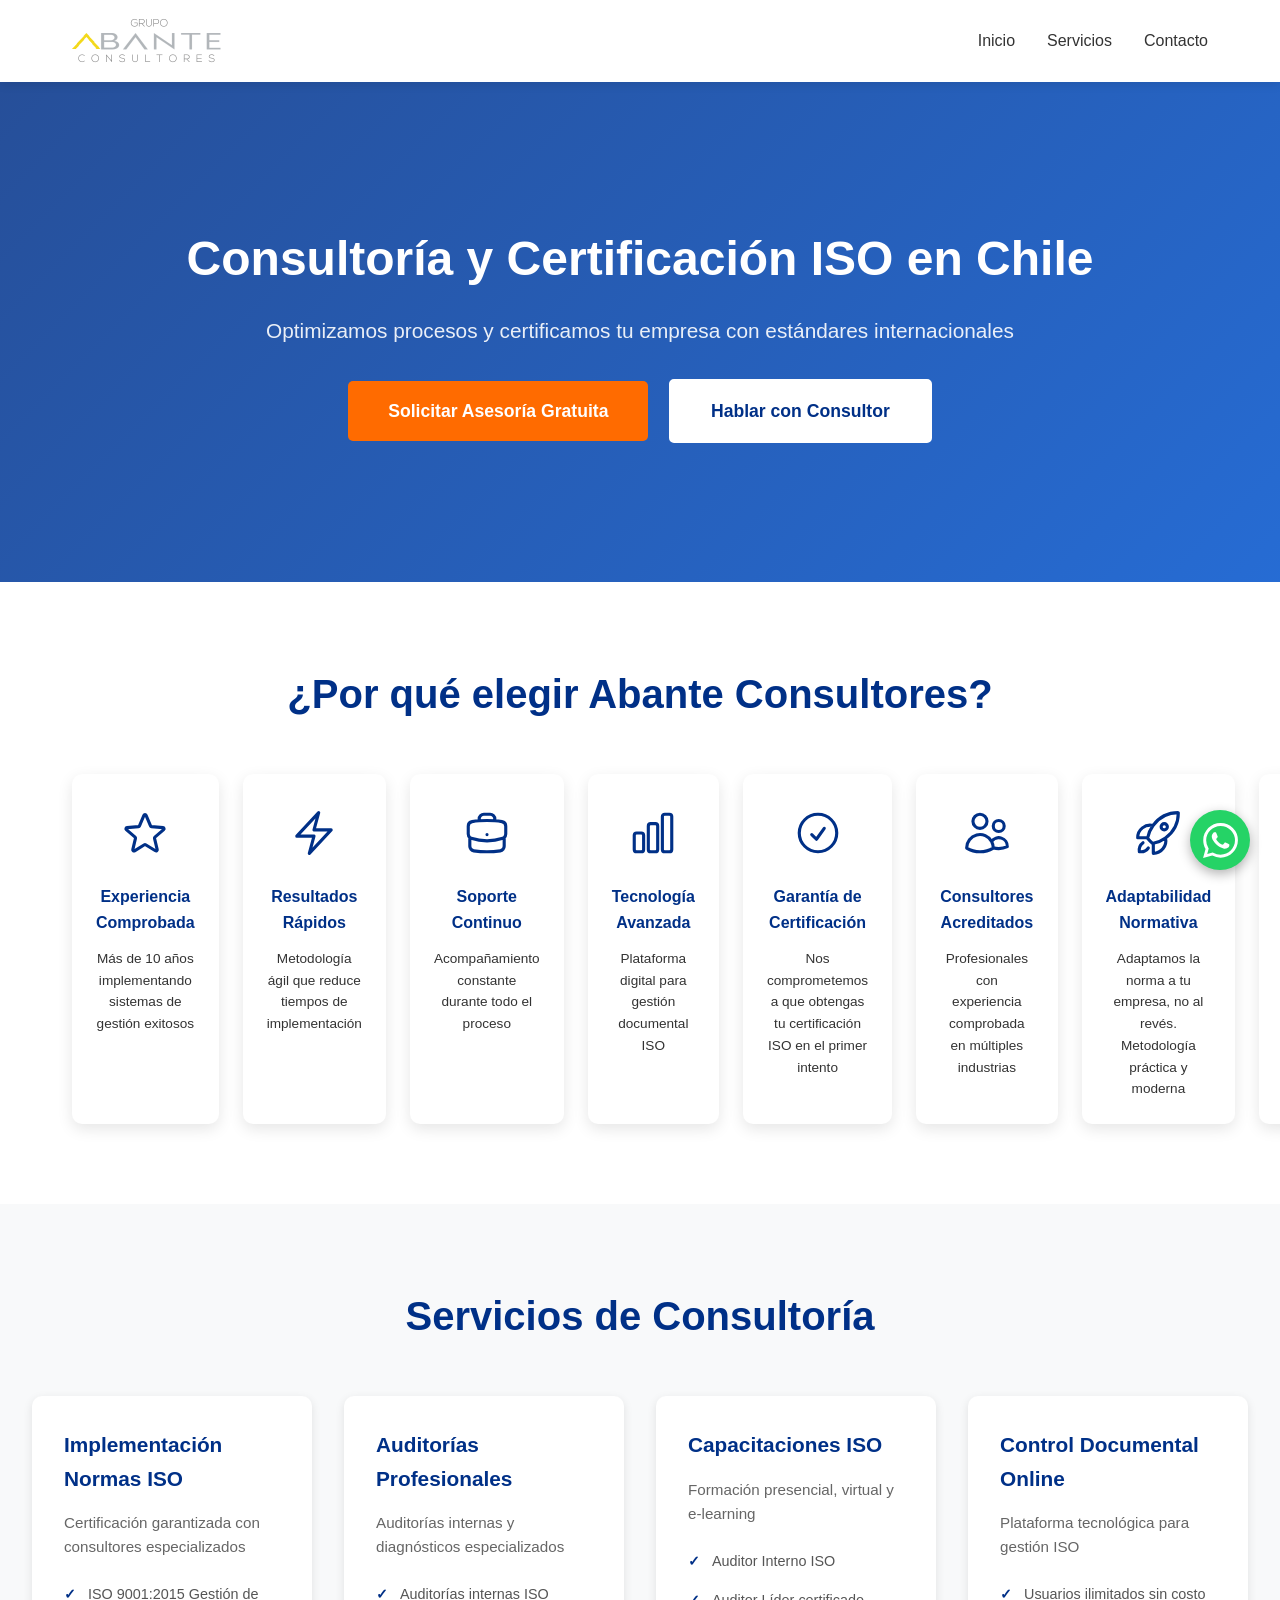
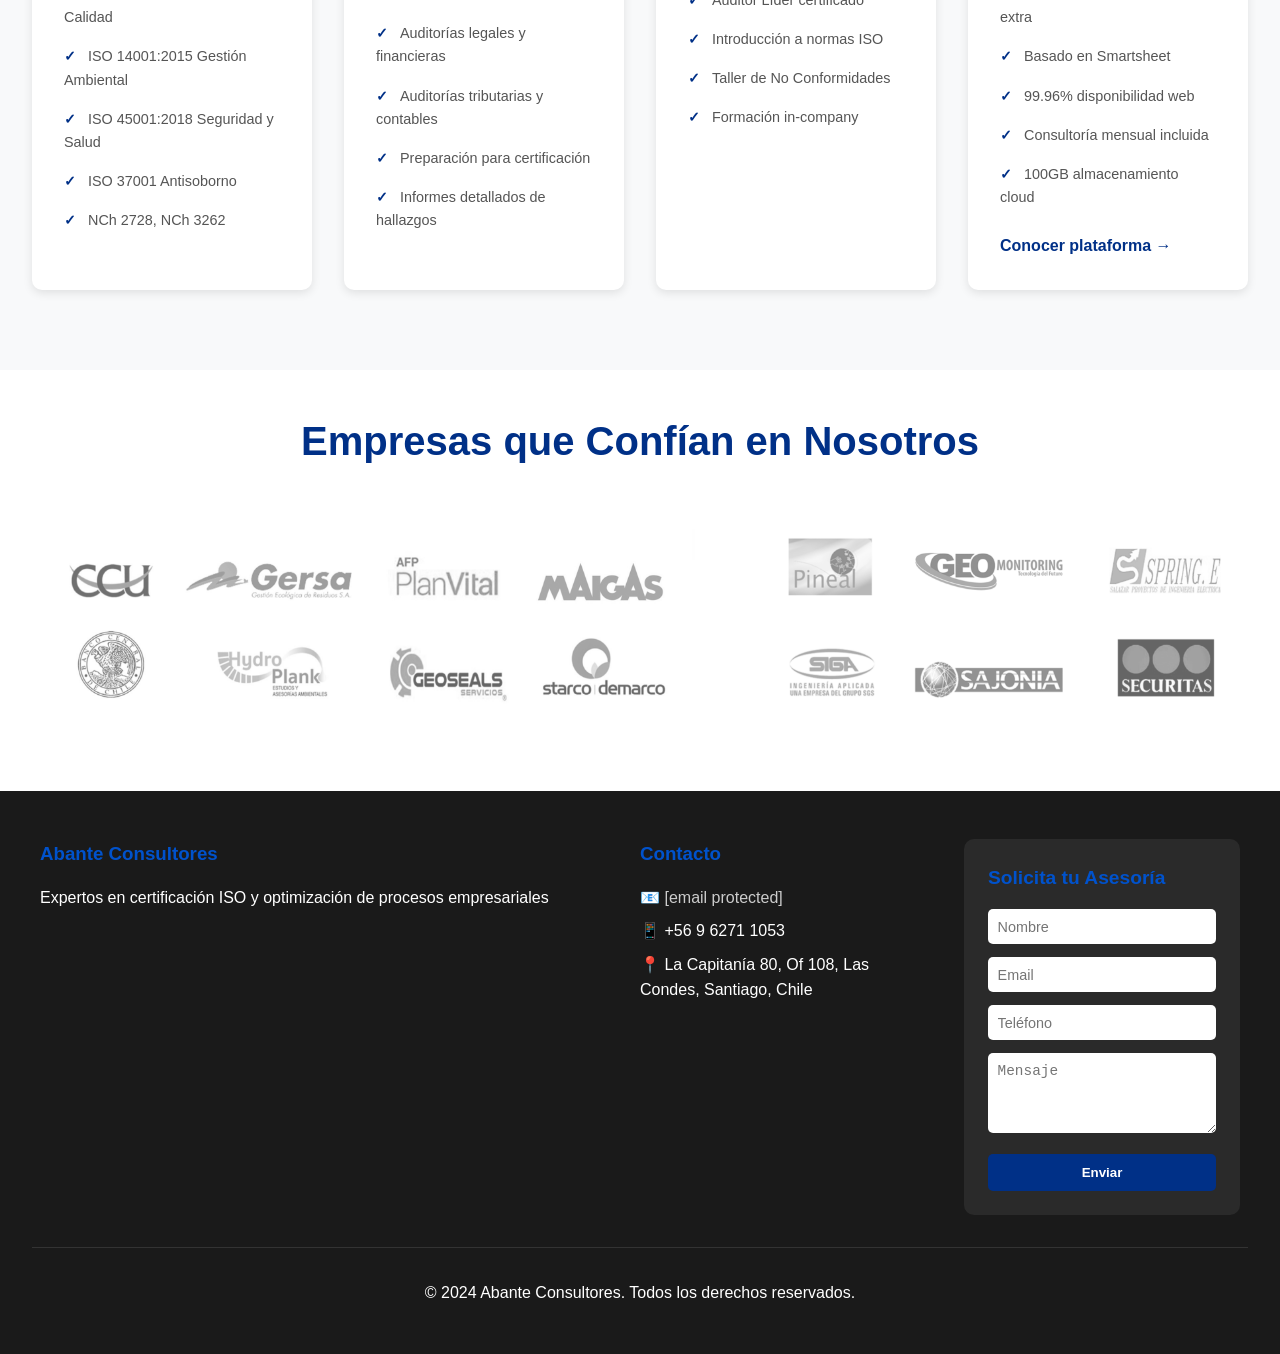
==== index.html @ 7c0e5fa6 "Update index.html" ====
<!DOCTYPE html>
<html lang="es">
<head>
    <meta charset="UTF-8">
    <meta name="viewport" content="width=device-width, initial-scale=1.0">
    
    <!-- SEO Meta Tags -->
    <title>Consultoría ISO Chile | Certificación ISO 9001, 14001, 45001 | Grupo Abante</title>
    <meta name="description" content="Consultoría y certificación ISO en Chile. Implementación garantizada de ISO 9001, 14001, 45001, 37001. Control documental online con usuarios ilimitados. Presencia en todo Chile.">
    <meta name="keywords" content="certificación ISO Chile, consultoría ISO, ISO 9001 Chile, ISO 14001, ISO 45001, control documental ISO, auditoría ISO, capacitación ISO, implementación normas ISO">
    <meta name="author" content="Grupo Abante">
    <meta name="robots" content="index, follow">
    <link rel="canonical" href="https://www.grupoabante.com/">
    
    <!-- Open Graph / Facebook -->
    <meta property="og:type" content="website">
    <meta property="og:url" content="https://www.grupoabante.com/">
    <meta property="og:title" content="Consultoría ISO Chile | Certificación ISO 9001, 14001, 45001 | Grupo Abante">
    <meta property="og:description" content="Consultoría y certificación ISO en Chile. Implementación garantizada de ISO 9001, 14001, 45001, 37001. Control documental online con usuarios ilimitados.">
    <meta property="og:image" content="https://www.grupoabante.com/images/logoabante.png">
    
    <!-- Twitter -->
    <meta property="twitter:card" content="summary_large_image">
    <meta property="twitter:url" content="https://www.grupoabante.com/">
    <meta property="twitter:title" content="Consultoría ISO Chile | Certificación ISO 9001, 14001, 45001 | Grupo Abante">
    <meta property="twitter:description" content="Consultoría y certificación ISO en Chile. Implementación garantizada de ISO 9001, 14001, 45001, 37001. Control documental online con usuarios ilimitados.">
    <meta property="twitter:image" content="https://www.grupoabante.com/images/logoabante.png">
    
    <!-- Geo Tags -->
    <meta name="geo.region" content="CL-RM">
    <meta name="geo.placename" content="Santiago, Chile">
    <meta name="geo.position" content="-33.4372;-70.6506">
    <meta name="ICBM" content="-33.4372, -70.6506">
    
    <!-- Schema.org Structured Data -->
    <script type="application/ld+json">
    {
      "@context": "https://schema.org",
      "@type": "ProfessionalService",
      "name": "Grupo Abante",
      "image": "https://www.grupoabante.com/images/logoabante.png",
      "url": "https://www.grupoabante.com",
      "telephone": "+56962711053",
      "email": "info@grupoabante.com",
      "address": {
        "@type": "PostalAddress",
        "streetAddress": "La Capitanía 80, Of 108",
        "addressLocality": "Las Condes",
        "addressRegion": "Santiago",
        "addressCountry": "CL"
      },
      "geo": {
        "@type": "GeoCoordinates",
        "latitude": -33.4372,
        "longitude": -70.6506
      },
      "priceRange": "$$",
      "description": "Consultoría y certificación ISO en Chile. Implementación garantizada de ISO 9001, 14001, 45001, 37001. Control documental online.",
      "areaServed": {
        "@type": "Country",
        "name": "Chile"
      },
      "serviceType": ["Consultoría ISO", "Certificación ISO", "Auditorías ISO", "Capacitación ISO", "Control Documental"],
      "aggregateRating": {
        "@type": "AggregateRating",
        "ratingValue": "4.8",
        "reviewCount": "127"
      }
    }
    </script>
    
    <style>
        * {
            margin: 0;
            padding: 0;
            box-sizing: border-box;
        }

        body {
            font-family: 'Segoe UI', Tahoma, Geneva, Verdana, sans-serif;
            line-height: 1.6;
            color: #333;
            overflow-x: hidden;
        }

        /* Animaciones */
        @keyframes fadeInUp {
            from {
                opacity: 0;
                transform: translateY(30px);
            }
            to {
                opacity: 1;
                transform: translateY(0);
            }
        }

        @keyframes fadeIn {
            from {
                opacity: 0;
            }
            to {
                opacity: 1;
            }
        }

        .fade-in-up {
            animation: fadeInUp 0.8s ease-out forwards;
        }

        .animate-on-scroll {
            opacity: 0;
            transform: translateY(30px);
            transition: opacity 0.8s ease-out, transform 0.8s ease-out;
        }

        .animate-on-scroll.visible {
            opacity: 1;
            transform: translateY(0);
        }

        /* Header */
        header {
            background: white;
            box-shadow: 0 2px 10px rgba(0,0,0,0.1);
            position: sticky;
            top: 0;
            z-index: 1000;
            animation: fadeIn 0.5s ease-out;
        }

        nav {
            max-width: 1200px;
            margin: 0 auto;
            display: flex;
            justify-content: space-between;
            align-items: center;
            padding: 1rem 2rem;
        }

        .logo {
            height: 50px;
            cursor: pointer;
        }

        .nav-links {
            display: flex;
            list-style: none;
            gap: 2rem;
        }

        .nav-links a {
            text-decoration: none;
            color: #333;
            font-weight: 500;
            transition: color 0.3s, transform 0.3s;
            display: inline-block;
        }

        .nav-links a:hover {
            color: #003087;
            transform: translateY(-2px);
        }

        /* Hero Section con Video */
        .hero {
            position: relative;
            color: white;
            padding: 6rem 2rem;
            text-align: center;
            overflow: hidden;
            min-height: 500px;
            display: flex;
            align-items: center;
            justify-content: center;
        }

        .hero-video {
            position: absolute;
            top: 0;
            left: 0;
            width: 100%;
            height: 100%;
            object-fit: cover;
            z-index: 0;
        }

        .hero-overlay {
            position: absolute;
            top: 0;
            left: 0;
            width: 100%;
            height: 100%;
            background: linear-gradient(135deg, rgba(0,48,135,0.85) 0%, rgba(0,82,204,0.85) 100%);
            z-index: 1;
        }

        .hero-content {
            position: relative;
            z-index: 2;
        }

        .hero h1 {
            font-size: 3rem;
            margin-bottom: 1rem;
            animation: fadeInUp 0.8s ease-out 0.2s backwards;
        }

        .hero p {
            font-size: 1.3rem;
            margin-bottom: 2rem;
            opacity: 0.9;
            animation: fadeInUp 0.8s ease-out 0.4s backwards;
        }

        .cta-button {
            background: #FF6B00;
            color: white;
            padding: 1rem 2.5rem;
            border: none;
            border-radius: 5px;
            font-size: 1.1rem;
            font-weight: bold;
            cursor: pointer;
            transition: transform 0.3s, box-shadow 0.3s;
            animation: fadeInUp 0.8s ease-out 0.6s backwards;
            text-decoration: none;
            display: inline-block;
        }

        .cta-button:hover {
            transform: translateY(-3px);
            box-shadow: 0 10px 20px rgba(255, 107, 0, 0.3);
        }

        .cta-button-secondary {
            background: white;
            color: #003087;
            padding: 1rem 2.5rem;
            border: 2px solid white;
            border-radius: 5px;
            font-size: 1.1rem;
            font-weight: bold;
            cursor: pointer;
            transition: transform 0.3s, box-shadow 0.3s;
            animation: fadeInUp 0.8s ease-out 0.6s backwards;
            text-decoration: none;
            display: inline-block;
            margin-left: 1rem;
        }

        .cta-button-secondary:hover {
            transform: translateY(-3px);
            box-shadow: 0 10px 20px rgba(255, 255, 255, 0.3);
        }

        /* Features Section */
        .features {
            padding: 5rem 2rem;
            max-width: 1200px;
            margin: 0 auto;
        }

        .features h2 {
            text-align: center;
            font-size: 2.5rem;
            color: #003087;
            margin-bottom: 3rem;
        }

        .features-grid {
            display: grid;
            grid-template-columns: repeat(8, 1fr);
            gap: 1.5rem;
        }

        .feature-card {
            text-align: center;
            padding: 1.5rem;
            background: white;
            border-radius: 10px;
            box-shadow: 0 5px 15px rgba(0,0,0,0.1);
            transition: transform 0.3s, box-shadow 0.3s;
        }

        .feature-card:hover {
            transform: translateY(-10px);
            box-shadow: 0 15px 30px rgba(0,0,0,0.15);
        }

        .feature-icon {
            width: 70px;
            height: 70px;
            margin: 0 auto 1rem;
            display: flex;
            align-items: center;
            justify-content: center;
        }

        .feature-icon svg {
            width: 50px;
            height: 50px;
            stroke: #003087;
            transition: transform 0.3s;
        }

        .feature-card:hover .feature-icon svg {
            transform: scale(1.1);
        }

        .feature-card h3 {
            color: #003087;
            margin-bottom: 0.8rem;
            font-size: 1rem;
        }

        .feature-card p {
            font-size: 0.85rem;
        }

        /* Services Section */
        .services {
            position: relative;
            padding: 5rem 2rem;
            overflow: hidden;
        }

        .services-video {
            position: absolute;
            top: 0;
            left: 0;
            width: 100%;
            height: 100%;
            object-fit: cover;
            z-index: 0;
        }

        .services-overlay {
            position: absolute;
            top: 0;
            left: 0;
            width: 100%;
            height: 100%;
            background: rgba(248, 249, 250, 0.92);
            z-index: 1;
        }

        .services-container {
            max-width: 1400px;
            margin: 0 auto;
            position: relative;
            z-index: 2;
        }

        .services h2 {
            text-align: center;
            font-size: 2.5rem;
            color: #003087;
            margin-bottom: 3rem;
        }

        .services-grid {
            display: grid;
            grid-template-columns: repeat(4, 1fr);
            gap: 2rem;
        }

        .service-card {
            background: white;
            padding: 2rem;
            border-radius: 10px;
            box-shadow: 0 3px 10px rgba(0,0,0,0.1);
            transition: transform 0.3s, box-shadow 0.3s;
        }

        .service-card:hover {
            transform: translateY(-5px);
            box-shadow: 0 8px 20px rgba(0,0,0,0.15);
        }

        .service-card h3 {
            color: #003087;
            margin-bottom: 1rem;
            font-size: 1.3rem;
        }

        .service-card p {
            color: #666;
            margin-bottom: 1rem;
            font-size: 0.95rem;
        }

        .service-card ul {
            list-style: none;
            padding: 0;
        }

        .service-card ul li {
            padding: 0.5rem 0;
            color: #555;
            font-size: 0.9rem;
        }

        .service-card ul li::before {
            content: "✓ ";
            color: #003087;
            font-weight: bold;
            margin-right: 0.5rem;
        }

        .service-link {
            display: inline-block;
            margin-top: 1rem;
            color: #003087;
            text-decoration: none;
            font-weight: 600;
            transition: transform 0.3s;
        }

        .service-link:hover {
            transform: translateX(5px);
        }

        /* Clients Section */
        .clients {
            padding: 2.4rem 2rem;
            max-width: 100%;
            margin: 0 auto;
            text-align: center;
            overflow: hidden;
            position: relative;
        }

        .clients h2 {
            font-size: 2.5rem;
            color: #003087;
            margin-bottom: 1.6rem;
            position: relative;
            z-index: 10;
        }

        .clients-carousel {
            position: relative;
            width: 100%;
            overflow: hidden;
            padding: 0.8rem 0;
        }

        .clients-track {
            display: flex;
            gap: 3rem;
            animation: scroll 42s linear infinite;
            width: fit-content;
        }

        .clients-track:hover {
            animation-play-state: paused;
        }

        @keyframes scroll {
            0% {
                transform: translateX(0);
            }
            100% {
                transform: translateX(-50%);
            }
        }

        .client-logo {
            flex-shrink: 0;
            padding: 0.8rem;
            filter: grayscale(100%);
            opacity: 0.6;
            transition: all 0.3s, transform 0.3s;
            display: flex;
            align-items: center;
            justify-content: center;
            min-height: 160px;
        }

        .client-logo:hover {
            filter: grayscale(0%);
            opacity: 1;
            transform: scale(1.05);
        }

        .client-logo img {
            max-width: 650px;
            max-height: 390px;
            height: auto;
            width: auto;
            object-fit: contain;
        }

        /* Contact Section */
        .contact {
            background: linear-gradient(135deg, #003087 0%, #0052CC 100%);
            color: white;
            padding: 5rem 2rem;
        }

        .contact-container {
            max-width: 800px;
            margin: 0 auto;
            text-align: center;
        }

        .contact h2 {
            font-size: 2.5rem;
            margin-bottom: 2rem;
        }

        .contact-form {
            display: grid;
            gap: 1.5rem;
            margin-top: 2rem;
        }

        .form-group {
            display: flex;
            flex-direction: column;
            text-align: left;
        }

        .form-group label {
            margin-bottom: 0.5rem;
            font-weight: 500;
        }

        .form-group input,
        .form-group textarea {
            padding: 0.8rem;
            border: none;
            border-radius: 5px;
            font-size: 1rem;
            transition: transform 0.2s;
        }

        .form-group input:focus,
        .form-group textarea:focus {
            transform: scale(1.02);
            outline: 2px solid #0052CC;
        }

        .form-group textarea {
            resize: vertical;
            min-height: 120px;
        }

        /* Footer */
        footer {
            background: #1a1a1a;
            color: white;
            padding: 3rem 2rem;
        }

        .footer-content {
            max-width: 1200px;
            margin: 0 auto;
            display: grid;
            grid-template-columns: 2fr 1fr 1fr;
            gap: 3rem;
            align-items: start;
        }

        .footer-section h3 {
            margin-bottom: 1rem;
            color: #0052CC;
        }

        .footer-section ul {
            list-style: none;
        }

        .footer-section ul li {
            margin-bottom: 0.5rem;
        }

        .footer-section a {
            color: #ccc;
            text-decoration: none;
            transition: color 0.3s;
        }

        .footer-section a:hover {
            color: white;
        }

        .footer-form {
            background: #2a2a2a;
            padding: 1.5rem;
            border-radius: 10px;
        }

        .footer-form h3 {
            font-size: 1.2rem;
            margin-bottom: 1rem;
        }

        .footer-form input {
            width: 100%;
            padding: 0.6rem;
            margin-bottom: 0.8rem;
            border: none;
            border-radius: 5px;
            font-size: 0.9rem;
        }

        .footer-form textarea {
            width: 100%;
            padding: 0.6rem;
            margin-bottom: 0.8rem;
            border: none;
            border-radius: 5px;
            font-size: 0.9rem;
            min-height: 80px;
            resize: vertical;
        }

        .footer-form button {
            width: 100%;
            padding: 0.7rem;
            background: #003087;
            color: white;
            border: none;
            border-radius: 5px;
            cursor: pointer;
            font-weight: bold;
            transition: background 0.3s;
        }

        .footer-form button:hover {
            background: #0052CC;
        }

        .footer-bottom {
            text-align: center;
            margin-top: 2rem;
            padding-top: 2rem;
            border-top: 1px solid #333;
        }

        .whatsapp-float {
            position: fixed;
            bottom: 30px;
            right: 30px;
            background: #25D366;
            color: white;
            width: 60px;
            height: 60px;
            border-radius: 50%;
            display: flex;
            align-items: center;
            justify-content: center;
            font-size: 30px;
            box-shadow: 0 4px 12px rgba(0,0,0,0.3);
            z-index: 1000;
            transition: transform 0.3s, box-shadow 0.3s;
            text-decoration: none;
        }

        .whatsapp-float:hover {
            transform: scale(1.1);
            box-shadow: 0 6px 20px rgba(0,0,0,0.4);
        }

        @media (max-width: 968px) {
            .services-grid {
                grid-template-columns: repeat(2, 1fr);
            }

            .features-grid {
                grid-template-columns: repeat(4, 1fr);
            }
        }

        @media (max-width: 768px) {
            .hero h1 {
                font-size: 2rem;
            }

            .nav-links {
                display: none;
            }

            .services-grid {
                grid-template-columns: 1fr;
            }

            .features-grid {
                grid-template-columns: repeat(2, 1fr);
            }

            .footer-content {
                grid-template-columns: 1fr;
            }

            .cta-button-secondary {
                margin-left: 0;
                margin-top: 1rem;
            }
        }
    </style>
</head>
<body>
    <!-- WhatsApp Float Button -->
    <a href="https://wa.me/56962711053" class="whatsapp-float" target="_blank" title="Contáctanos por WhatsApp">
        <svg xmlns="http://www.w3.org/2000/svg" viewBox="0 0 24 24" fill="currentColor" width="35" height="35">
            <path d="M17.472 14.382c-.297-.149-1.758-.867-2.03-.967-.273-.099-.471-.148-.67.15-.197.297-.767.966-.94 1.164-.173.199-.347.223-.644.075-.297-.15-1.255-.463-2.39-1.475-.883-.788-1.48-1.761-1.653-2.059-.173-.297-.018-.458.13-.606.134-.133.298-.347.446-.52.149-.174.198-.298.298-.497.099-.198.05-.371-.025-.52-.075-.149-.669-1.612-.916-2.207-.242-.579-.487-.5-.669-.51-.173-.008-.371-.01-.57-.01-.198 0-.52.074-.792.372-.272.297-1.04 1.016-1.04 2.479 0 1.462 1.065 2.875 1.213 3.074.149.198 2.096 3.2 5.077 4.487.709.306 1.262.489 1.694.625.712.227 1.36.195 1.871.118.571-.085 1.758-.719 2.006-1.413.248-.694.248-1.289.173-1.413-.074-.124-.272-.198-.57-.347m-5.421 7.403h-.004a9.87 9.87 0 01-5.031-1.378l-.361-.214-3.741.982.998-3.648-.235-.374a9.86 9.86 0 01-1.51-5.26c.001-5.45 4.436-9.884 9.888-9.884 2.64 0 5.122 1.03 6.988 2.898a9.825 9.825 0 012.893 6.994c-.003 5.45-4.437 9.884-9.885 9.884m8.413-18.297A11.815 11.815 0 0012.05 0C5.495 0 .16 5.335.157 11.892c0 2.096.547 4.142 1.588 5.945L.057 24l6.305-1.654a11.882 11.882 0 005.683 1.448h.005c6.554 0 11.89-5.335 11.893-11.893a11.821 11.821 0 00-3.48-8.413Z"/>
        </svg>
    </a>

    <!-- Header -->
    <header>
        <nav>
            <img src="images/logoabante.png" alt="Grupo Abante" class="logo" style="height: 50px;">
            <ul class="nav-links">
                <li><a href="#inicio">Inicio</a></li>
                <li><a href="#servicios">Servicios</a></li>
                <li><a href="#contacto">Contacto</a></li>
            </ul>
        </nav>
    </header>

    <!-- Hero Section con Video -->
    <section class="hero" id="inicio">
        <video class="hero-video" autoplay loop muted playsinline>
            <source src="images/video1.mp4" type="video/mp4">
        </video>
        <div class="hero-overlay"></div>
        <div class="hero-content">
            <h1>Consultoría y Certificación ISO en Chile</h1>
            <p>Optimizamos procesos y certificamos tu empresa con estándares internacionales</p>
            <div>
                <a href="#contacto" class="cta-button">Solicitar Asesoría Gratuita</a>
                <a href="https://wa.me/56962711053?text=Hola,%20quiero%20hablar%20con%20un%20consultor" class="cta-button-secondary" target="_blank">Hablar con Consultor</a>
            </div>
        </div>
    </section>

    <!-- Features Section -->
    <section class="features">
        <h2 class="animate-on-scroll">¿Por qué elegir Abante Consultores?</h2>
        <div class="features-grid">
            <div class="feature-card animate-on-scroll">
                <div class="feature-icon">
                    <svg xmlns="http://www.w3.org/2000/svg" fill="none" viewBox="0 0 24 24" stroke-width="1.5" stroke="currentColor">
                        <path stroke-linecap="round" stroke-linejoin="round" d="M11.48 3.499a.562.562 0 011.04 0l2.125 5.111a.563.563 0 00.475.345l5.518.442c.499.04.701.663.321.988l-4.204 3.602a.563.563 0 00-.182.557l1.285 5.385a.562.562 0 01-.84.61l-4.725-2.885a.563.563 0 00-.586 0L6.982 20.54a.562.562 0 01-.84-.61l1.285-5.386a.562.562 0 00-.182-.557l-4.204-3.602a.563.563 0 01.321-.988l5.518-.442a.563.563 0 00.475-.345L11.48 3.5z" />
                    </svg>
                </div>
                <h3>Experiencia Comprobada</h3>
                <p>Más de 10 años implementando sistemas de gestión exitosos</p>
            </div>
            <div class="feature-card animate-on-scroll">
                <div class="feature-icon">
                    <svg xmlns="http://www.w3.org/2000/svg" fill="none" viewBox="0 0 24 24" stroke-width="1.5" stroke="currentColor">
                        <path stroke-linecap="round" stroke-linejoin="round" d="M3.75 13.5l10.5-11.25L12 10.5h8.25L9.75 21.75 12 13.5H3.75z" />
                    </svg>
                </div>
                <h3>Resultados Rápidos</h3>
                <p>Metodología ágil que reduce tiempos de implementación</p>
            </div>
            <div class="feature-card animate-on-scroll">
                <div class="feature-icon">
                    <svg xmlns="http://www.w3.org/2000/svg" fill="none" viewBox="0 0 24 24" stroke-width="1.5" stroke="currentColor">
                        <path stroke-linecap="round" stroke-linejoin="round" d="M20.25 14.15v4.25c0 1.094-.787 2.036-1.872 2.18-2.087.277-4.216.42-6.378.42s-4.291-.143-6.378-.42c-1.085-.144-1.872-1.086-1.872-2.18v-4.25m16.5 0a2.18 2.18 0 00.75-1.661V8.706c0-1.081-.768-2.015-1.837-2.175a48.114 48.114 0 00-3.413-.387m4.5 8.006c-.194.165-.42.295-.673.38A23.978 23.978 0 0112 15.75c-2.648 0-5.195-.429-7.577-1.22a2.016 2.016 0 01-.673-.38m0 0A2.18 2.18 0 013 12.489V8.706c0-1.081.768-2.015 1.837-2.175a48.111 48.111 0 013.413-.387m7.5 0V5.25A2.25 2.25 0 0013.5 3h-3a2.25 2.25 0 00-2.25 2.25v.894m7.5 0a48.667 48.667 0 00-7.5 0M12 12.75h.008v.008H12v-.008z" />
                    </svg>
                </div>
                <h3>Soporte Continuo</h3>
                <p>Acompañamiento constante durante todo el proceso</p>
            </div>
            <div class="feature-card animate-on-scroll">
                <div class="feature-icon">
                    <svg xmlns="http://www.w3.org/2000/svg" fill="none" viewBox="0 0 24 24" stroke-width="1.5" stroke="currentColor">
                        <path stroke-linecap="round" stroke-linejoin="round" d="M3 13.125C3 12.504 3.504 12 4.125 12h2.25c.621 0 1.125.504 1.125 1.125v6.75C7.5 20.496 6.996 21 6.375 21h-2.25A1.125 1.125 0 013 19.875v-6.75zM9.75 8.625c0-.621.504-1.125 1.125-1.125h2.25c.621 0 1.125.504 1.125 1.125v11.25c0 .621-.504 1.125-1.125 1.125h-2.25a1.125 1.125 0 01-1.125-1.125V8.625zM16.5 4.125c0-.621.504-1.125 1.125-1.125h2.25C20.496 3 21 3.504 21 4.125v15.75c0 .621-.504 1.125-1.125 1.125h-2.25a1.125 1.125 0 01-1.125-1.125V4.125z" />
                    </svg>
                </div>
                <h3>Tecnología Avanzada</h3>
                <p>Plataforma digital para gestión documental ISO</p>
            </div>
            <div class="feature-card animate-on-scroll">
                <div class="feature-icon">
                    <svg xmlns="http://www.w3.org/2000/svg" fill="none" viewBox="0 0 24 24" stroke-width="1.5" stroke="currentColor">
                        <path stroke-linecap="round" stroke-linejoin="round" d="M9 12.75L11.25 15 15 9.75M21 12a9 9 0 11-18 0 9 9 0 0118 0z" />
                    </svg>
                </div>
                <h3>Garantía de Certificación</h3>
                <p>Nos comprometemos a que obtengas tu certificación ISO en el primer intento</p>
            </div>
            <div class="feature-card animate-on-scroll">
                <div class="feature-icon">
                    <svg xmlns="http://www.w3.org/2000/svg" fill="none" viewBox="0 0 24 24" stroke-width="1.5" stroke="currentColor">
                        <path stroke-linecap="round" stroke-linejoin="round" d="M15 19.128a9.38 9.38 0 002.625.372 9.337 9.337 0 004.121-.952 4.125 4.125 0 00-7.533-2.493M15 19.128v-.003c0-1.113-.285-2.16-.786-3.07M15 19.128v.106A12.318 12.318 0 018.624 21c-2.331 0-4.512-.645-6.374-1.766l-.001-.109a6.375 6.375 0 0111.964-3.07M12 6.375a3.375 3.375 0 11-6.75 0 3.375 3.375 0 016.75 0zm8.25 2.25a2.625 2.625 0 11-5.25 0 2.625 2.625 0 015.25 0z" />
                    </svg>
                </div>
                <h3>Consultores Acreditados</h3>
                <p>Profesionales con experiencia comprobada en múltiples industrias</p>
            </div>
            <div class="feature-card animate-on-scroll">
                <div class="feature-icon">
                    <svg xmlns="http://www.w3.org/2000/svg" fill="none" viewBox="0 0 24 24" stroke-width="1.5" stroke="currentColor">
                        <path stroke-linecap="round" stroke-linejoin="round" d="M15.59 14.37a6 6 0 01-5.84 7.38v-4.8m5.84-2.58a14.98 14.98 0 006.16-12.12A14.98 14.98 0 009.631 8.41m5.96 5.96a14.926 14.926 0 01-5.841 2.58m-.119-8.54a6 6 0 00-7.381 5.84h4.8m2.581-5.84a14.927 14.927 0 00-2.58 5.84m2.699 2.7c-.103.021-.207.041-.311.06a15.09 15.09 0 01-2.448-2.448 14.9 14.9 0 01.06-.312m-2.24 2.39a4.493 4.493 0 00-1.757 4.306 4.493 4.493 0 004.306-1.758M16.5 9a1.5 1.5 0 11-3 0 1.5 1.5 0 013 0z" />
                    </svg>
                </div>
                <h3>Adaptabilidad Normativa</h3>
                <p>Adaptamos la norma a tu empresa, no al revés. Metodología práctica y moderna</p>
            </div>
            <div class="feature-card animate-on-scroll">
                <div class="feature-icon">
                    <svg xmlns="http://www.w3.org/2000/svg" fill="none" viewBox="0 0 24 24" stroke-width="1.5" stroke="currentColor">
                        <path stroke-linecap="round" stroke-linejoin="round" d="M15 10.5a3 3 0 11-6 0 3 3 0 016 0z" />
                        <path stroke-linecap="round" stroke-linejoin="round" d="M19.5 10.5c0 7.142-7.5 11.25-7.5 11.25S4.5 17.642 4.5 10.5a7.5 7.5 0 1115 0z" />
                    </svg>
                </div>
                <h3>Presencia Nacional</h3>
                <p>Cobertura en todo Chile con oficinas en múltiples regiones</p>
            </div>
        </div>
    </section>

    <!-- Services Section -->
    <section class="services" id="servicios">
        <video class="services-video" autoplay loop muted playsinline>
            <source src="images/video2.mp4" type="video/mp4">
        </video>
        <div class="services-overlay"></div>
        <div class="services-container">
            <h2 class="animate-on-scroll">Servicios de Consultoría</h2>
            <div class="services-grid">
                <div class="service-card animate-on-scroll">
                    <h3>Implementación Normas ISO</h3>
                    <p>Certificación garantizada con consultores especializados</p>
                    <ul>
                        <li>ISO 9001:2015 Gestión de Calidad</li>
                        <li>ISO 14001:2015 Gestión Ambiental</li>
                        <li>ISO 45001:2018 Seguridad y Salud</li>
                        <li>ISO 37001 Antisoborno</li>
                        <li>NCh 2728, NCh 3262</li>
                    </ul>
                </div>
                <div class="service-card animate-on-scroll">
                    <h3>Auditorías Profesionales</h3>
                    <p>Auditorías internas y diagnósticos especializados</p>
                    <ul>
                        <li>Auditorías internas ISO</li>
                        <li>Auditorías legales y financieras</li>
                        <li>Auditorías tributarias y contables</li>
                        <li>Preparación para certificación</li>
                        <li>Informes detallados de hallazgos</li>
                    </ul>
                </div>
                <div class="service-card animate-on-scroll">
                    <h3>Capacitaciones ISO</h3>
                    <p>Formación presencial, virtual y e-learning</p>
                    <ul>
                        <li>Auditor Interno ISO</li>
                        <li>Auditor Líder certificado</li>
                        <li>Introducción a normas ISO</li>
                        <li>Taller de No Conformidades</li>
                        <li>Formación in-company</li>
                    </ul>
                </div>
                <div class="service-card animate-on-scroll">
                    <h3>Control Documental Online</h3>
                    <p>Plataforma tecnológica para gestión ISO</p>
                    <ul>
                        <li>Usuarios ilimitados sin costo extra</li>
                        <li>Basado en Smartsheet</li>
                        <li>99.96% disponibilidad web</li>
                        <li>Consultoría mensual incluida</li>
                        <li>100GB almacenamiento cloud</li>
                    </ul>
                    <a href="https://app.smartsheet.com/b/publish?EQBCT=b848cd99309d4bd2897c81e75253a9c5" class="service-link" target="_blank">Conocer plataforma →</a>
                </div>
            </div>
        </div>
    </section>

    <!-- Clients Section -->
    <section class="clients">
        <h2 class="animate-on-scroll">Empresas que Confían en Nosotros</h2>
        <div class="clients-carousel">
            <div class="clients-track">
                <div class="client-logo">
                    <img src="images/c1.jpg" alt="Cliente 1">
                </div>
                <div class="client-logo">
                    <img src="images/c2.png" alt="Cliente 2">
                </div>
                <div class="client-logo">
                    <img src="images/c3.png" alt="Cliente 3">
                </div>
                <!-- Duplicado para efecto infinito -->
                <div class="client-logo">
                    <img src="images/c1.jpg" alt="Cliente 1">
                </div>
                <div class="client-logo">
                    <img src="images/c2.png" alt="Cliente 2">
                </div>
                <div class="client-logo">
                    <img src="images/c3.png" alt="Cliente 3">
                </div>
            </div>
        </div>
    </section>

    <!-- Footer -->
    <footer id="contacto">
        <div class="footer-content">
            <div class="footer-section">
                <h3>Abante Consultores</h3>
                <p>Expertos en certificación ISO y optimización de procesos empresariales</p>
            </div>
            <div class="footer-section">
                <h3>Contacto</h3>
                <ul>
                    <li>📧 <a href="/cdn-cgi/l/email-protection" class="__cf_email__" data-cfemail="ed84838b82ad8a9f989d828c8f8c839988c38e8280">[email&#160;protected]</a></li>
                    <li>📱 +56 9 6271 1053</li>
                    <li>📍 La Capitanía 80, Of 108, Las Condes, Santiago, Chile</li>
                </ul>
            </div>
            <div class="footer-section">
                <div class="footer-form">
                    <h3>Solicita tu Asesoría</h3>
                    <form action="https://formsubmit.co/mrosas@grupoabante.com" method="POST">
                        <input type="hidden" name="_subject" value="Consulta Footer - Landing Abante">
                        <input type="hidden" name="_captcha" value="false">
                        <input type="text" name="nombre" placeholder="Nombre" required>
                        <input type="email" name="email" placeholder="Email" required>
                        <input type="tel" name="telefono" placeholder="Teléfono" required>
                        <textarea name="mensaje" placeholder="Mensaje" required></textarea>
                        <button type="submit">Enviar</button>
                    </form>
                </div>
            </div>
        </div>
        <div class="footer-bottom">
            <p>&copy; 2024 Abante Consultores. Todos los derechos reservados.</p>
        </div>
    </footer>

    <script>
        // Animaciones al hacer scroll
        const observerOptions = {
            threshold: 0.1,
            rootMargin: '0px 0px -50px 0px'
        };

        const observer = new IntersectionObserver((entries) => {
            entries.forEach(entry => {
                if (entry.isIntersecting) {
                    entry.target.classList.add('visible');
                }
            });
        }, observerOptions);

        document.querySelectorAll('.animate-on-scroll').forEach(el => {
            observer.observe(el);
        });
    </script>
</body>
</html>
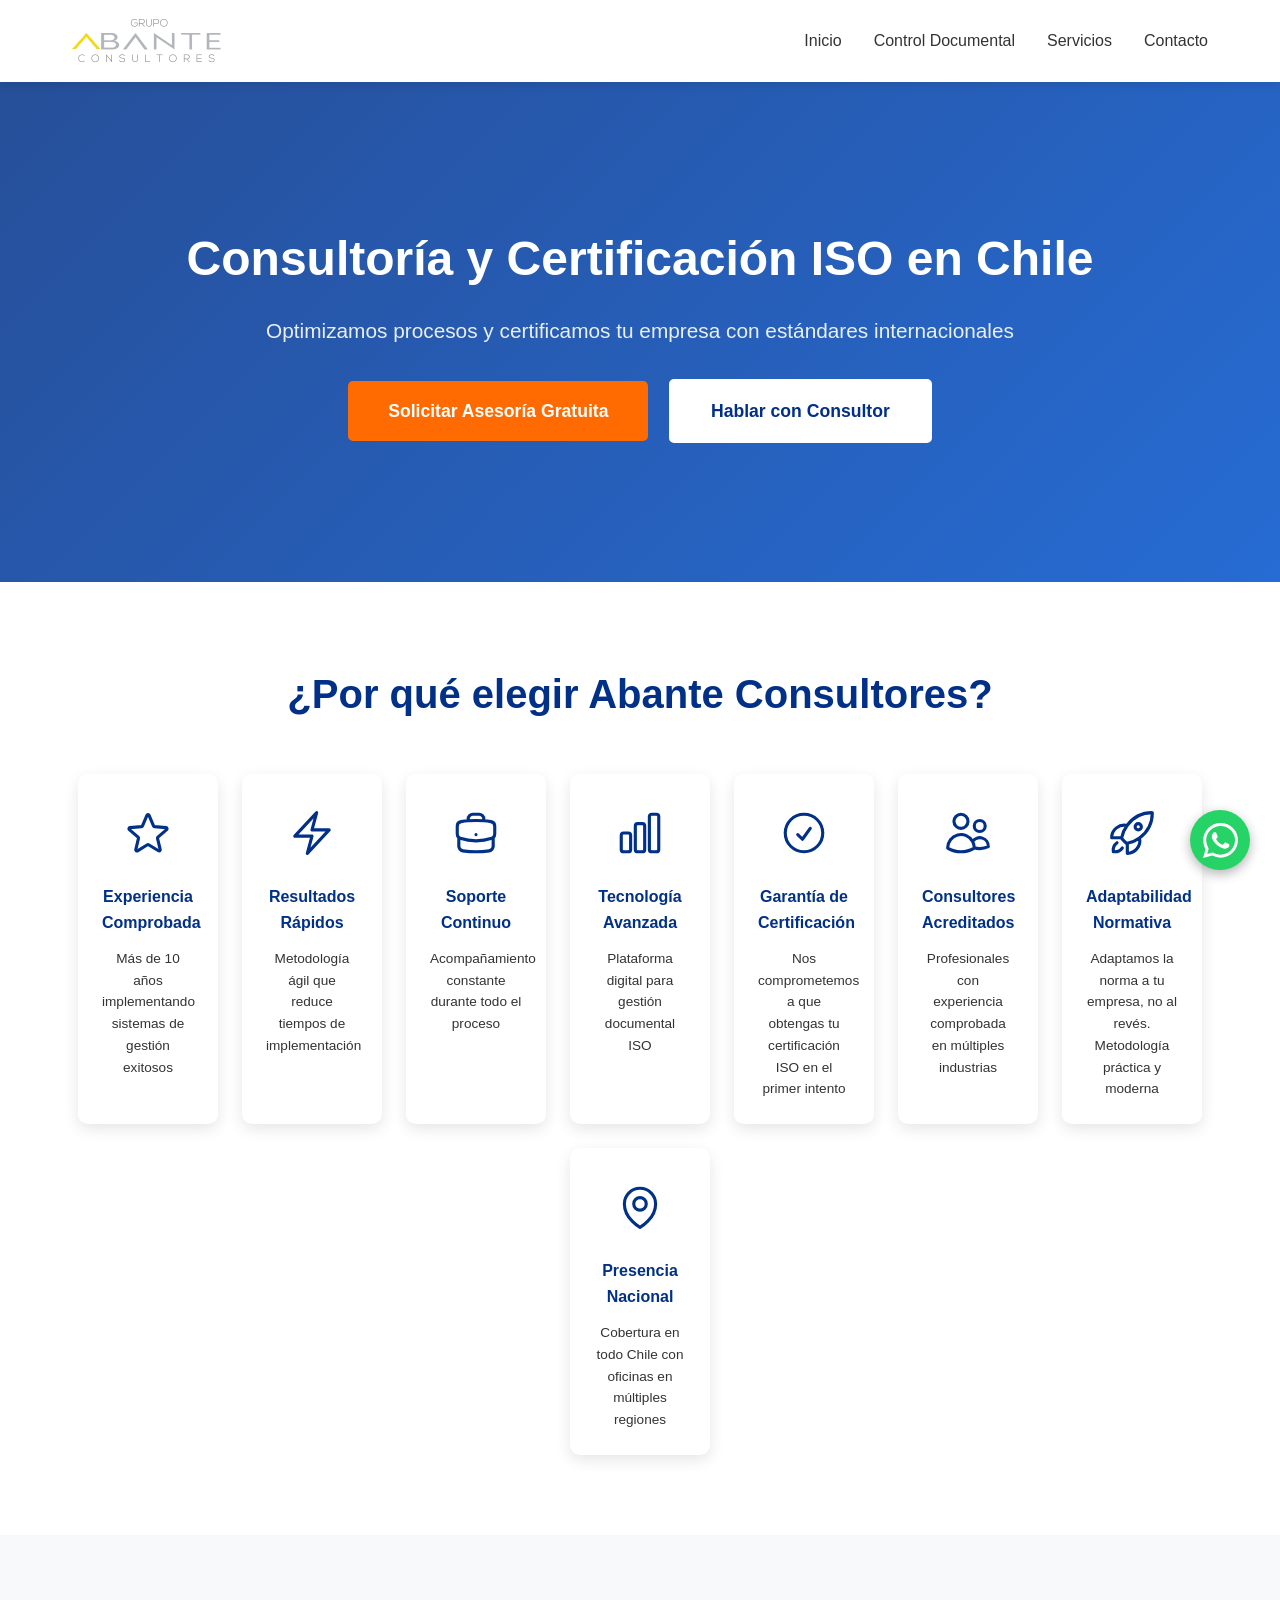
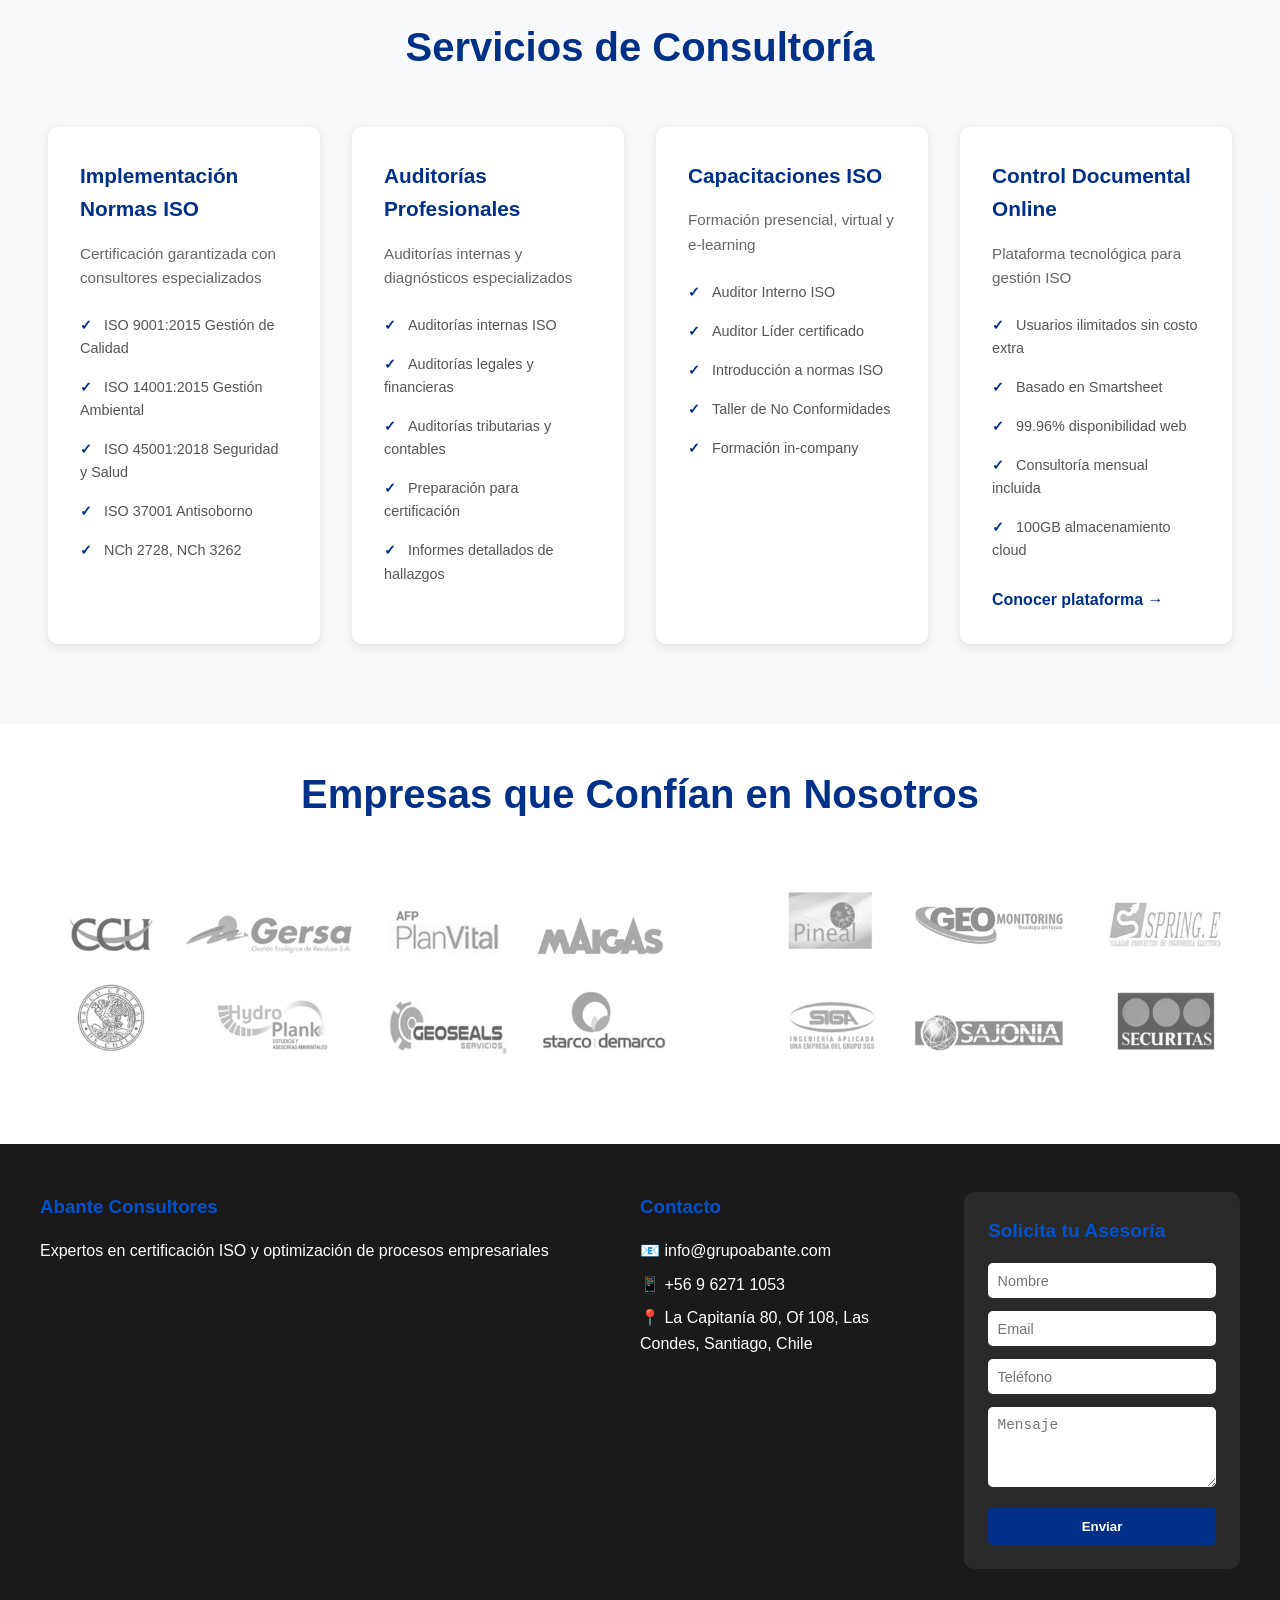
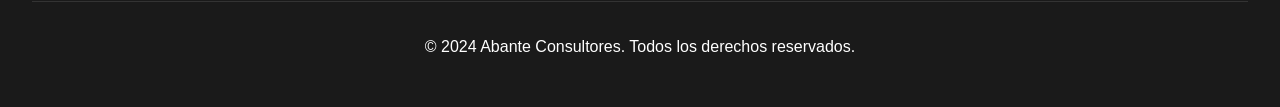
==== commit 67d821e4: "Update index.html" ====
--- a/index.html
+++ b/index.html
@@ -269,9 +269,11 @@
         }
 
         .features-grid {
-            display: grid;
-            grid-template-columns: repeat(8, 1fr);
+            display: flex;
+            justify-content: center;
+            flex-wrap: wrap;
             gap: 1.5rem;
+            max-width: 100%;
         }
 
         .feature-card {
@@ -281,6 +283,8 @@
             border-radius: 10px;
             box-shadow: 0 5px 15px rgba(0,0,0,0.1);
             transition: transform 0.3s, box-shadow 0.3s;
+            flex: 0 1 calc(12.5% - 1.5rem);
+            min-width: 140px;
         }
 
         .feature-card:hover {
@@ -360,9 +364,11 @@
         }
 
         .services-grid {
-            display: grid;
-            grid-template-columns: repeat(4, 1fr);
+            display: flex;
+            justify-content: center;
+            flex-wrap: wrap;
             gap: 2rem;
+            max-width: 100%;
         }
 
         .service-card {
@@ -371,6 +377,8 @@
             border-radius: 10px;
             box-shadow: 0 3px 10px rgba(0,0,0,0.1);
             transition: transform 0.3s, box-shadow 0.3s;
+            flex: 0 1 calc(25% - 2rem);
+            min-width: 250px;
         }
 
         .service-card:hover {
@@ -449,7 +457,7 @@
         .clients-track {
             display: flex;
             gap: 3rem;
-            animation: scroll 42s linear infinite;
+            animation: scroll 55s linear infinite;
             width: fit-content;
         }
 
@@ -665,12 +673,12 @@
         }
 
         @media (max-width: 968px) {
-            .services-grid {
-                grid-template-columns: repeat(2, 1fr);
-            }
-
-            .features-grid {
-                grid-template-columns: repeat(4, 1fr);
+            .services-grid .service-card {
+                flex: 0 1 calc(50% - 2rem);
+            }
+
+            .features-grid .feature-card {
+                flex: 0 1 calc(25% - 1.5rem);
             }
         }
 
@@ -683,12 +691,12 @@
                 display: none;
             }
 
-            .services-grid {
-                grid-template-columns: 1fr;
-            }
-
-            .features-grid {
-                grid-template-columns: repeat(2, 1fr);
+            .services-grid .service-card {
+                flex: 0 1 100%;
+            }
+
+            .features-grid .feature-card {
+                flex: 0 1 calc(50% - 1.5rem);
             }
 
             .footer-content {
@@ -716,6 +724,7 @@
             <img src="images/logoabante.png" alt="Grupo Abante" class="logo" style="height: 50px;">
             <ul class="nav-links">
                 <li><a href="#inicio">Inicio</a></li>
+                <li><a href="landing.html">Control Documental</a></li>
                 <li><a href="#servicios">Servicios</a></li>
                 <li><a href="#contacto">Contacto</a></li>
             </ul>
@@ -914,7 +923,7 @@
             <div class="footer-section">
                 <h3>Contacto</h3>
                 <ul>
-                    <li>📧 <a href="/cdn-cgi/l/email-protection" class="__cf_email__" data-cfemail="ed84838b82ad8a9f989d828c8f8c839988c38e8280">[email&#160;protected]</a></li>
+                    <li>📧 info@grupoabante.com</li>
                     <li>📱 +56 9 6271 1053</li>
                     <li>📍 La Capitanía 80, Of 108, Las Condes, Santiago, Chile</li>
                 </ul>
@@ -960,4 +969,3 @@
     </script>
 </body>
 </html>
-                    
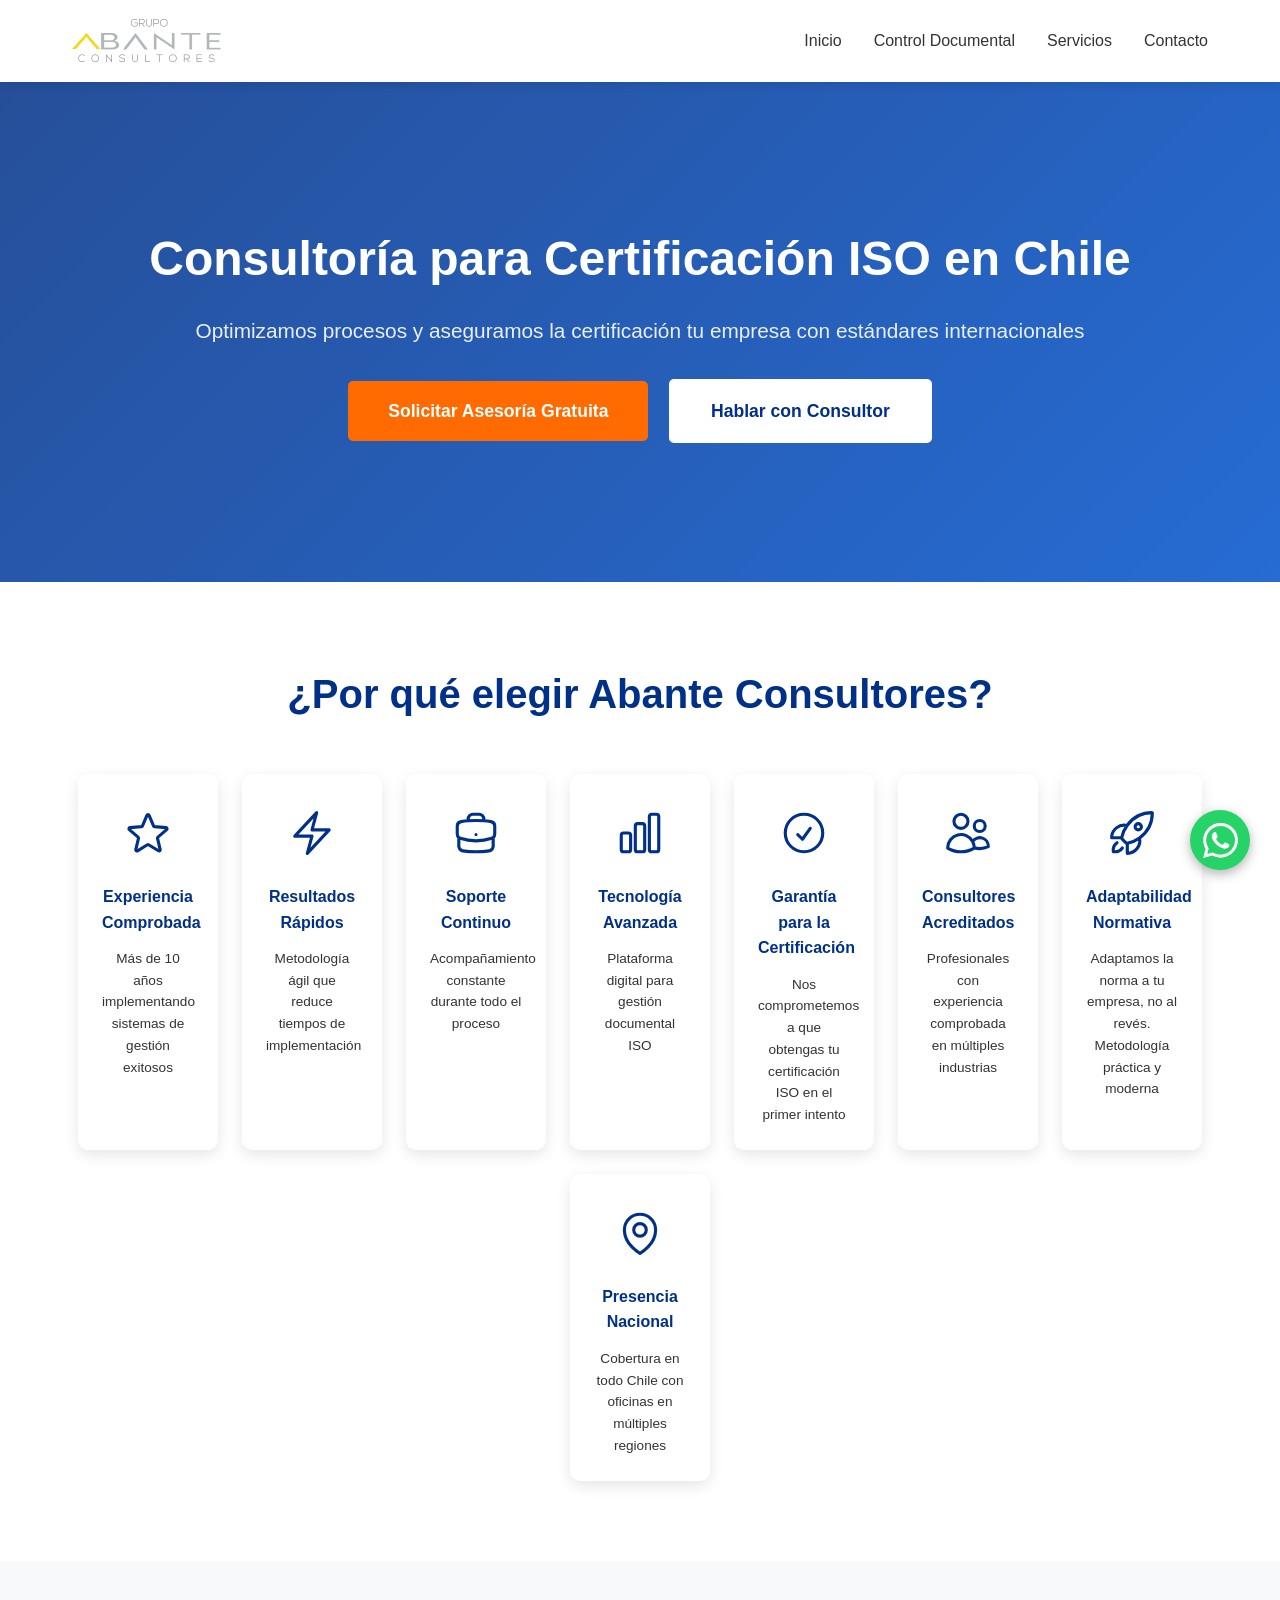
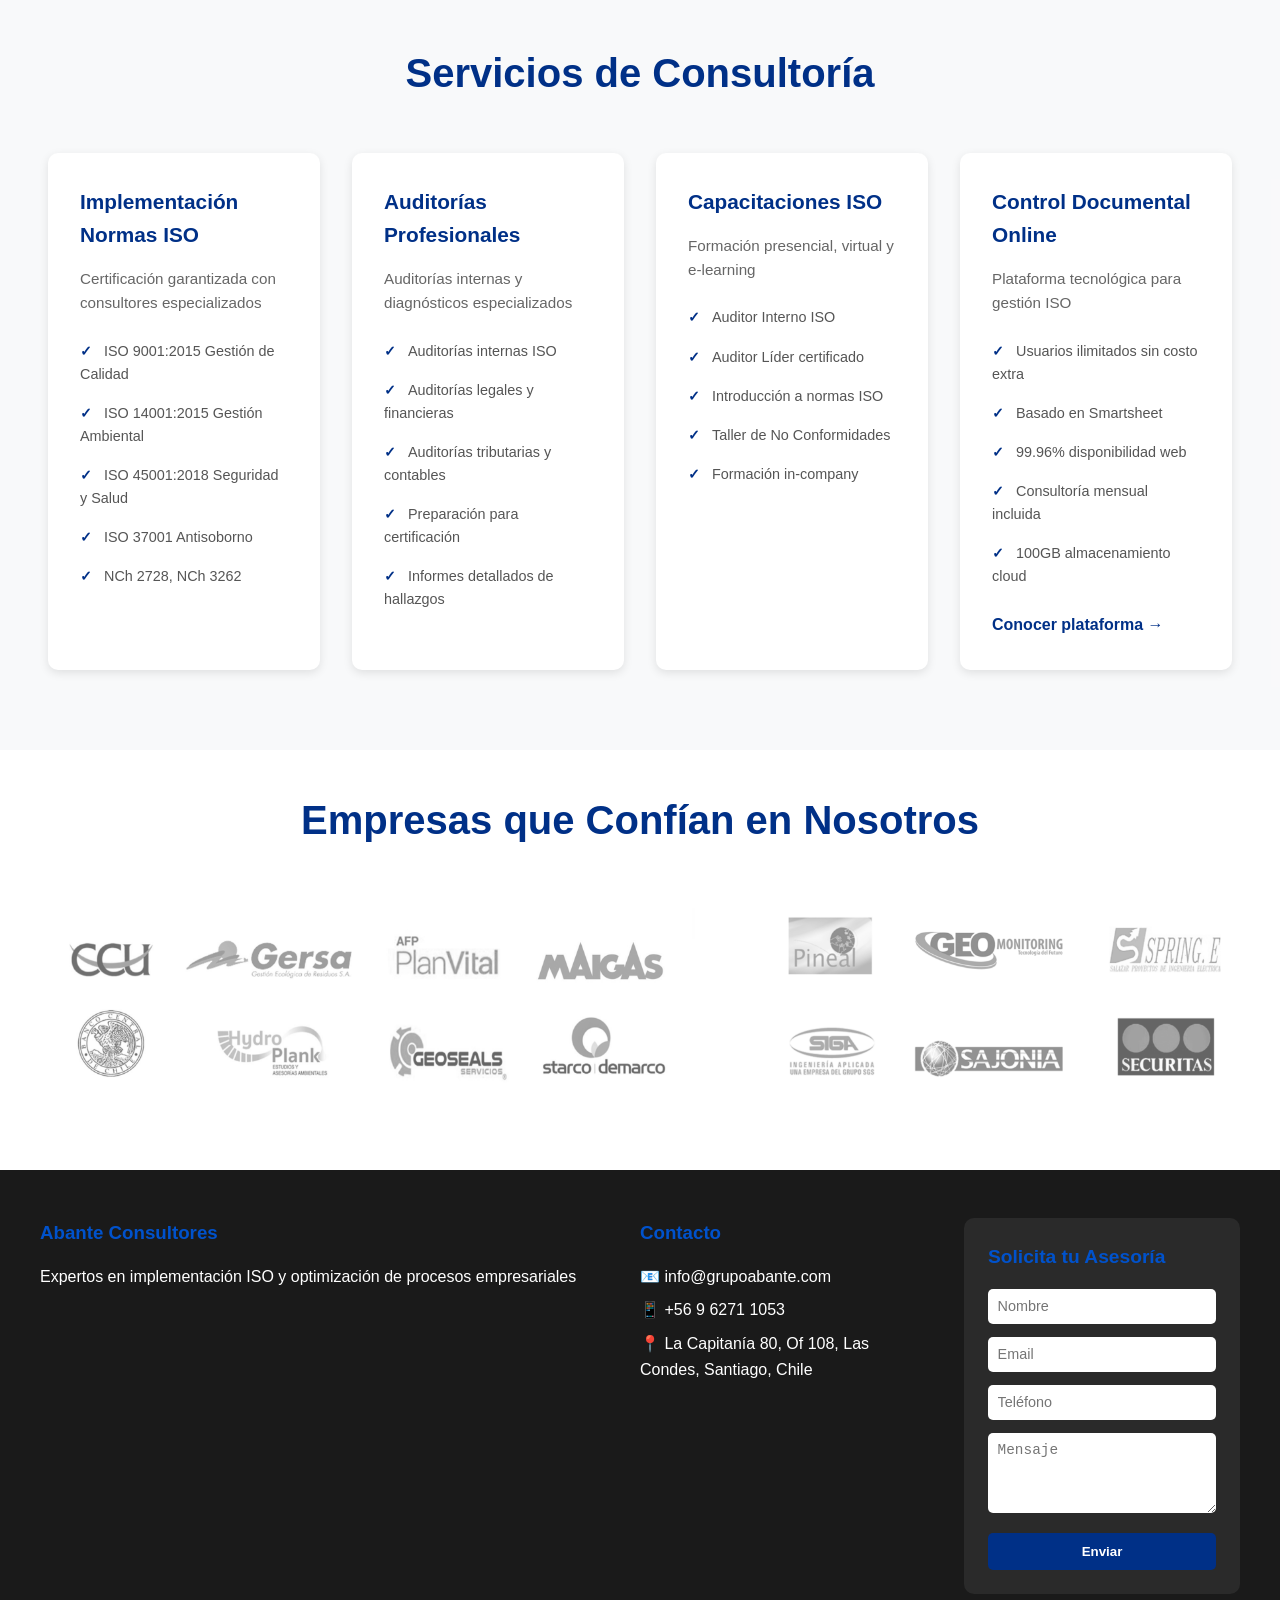
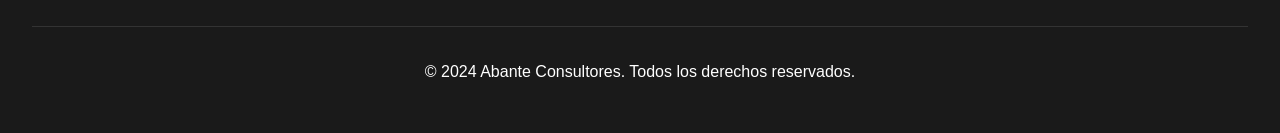
==== commit 8bca35b6: "Update index.html" ====
--- a/index.html
+++ b/index.html
@@ -6,8 +6,8 @@
     
     <!-- SEO Meta Tags -->
     <title>Consultoría ISO Chile | Certificación ISO 9001, 14001, 45001 | Grupo Abante</title>
-    <meta name="description" content="Consultoría y certificación ISO en Chile. Implementación garantizada de ISO 9001, 14001, 45001, 37001. Control documental online con usuarios ilimitados. Presencia en todo Chile.">
-    <meta name="keywords" content="certificación ISO Chile, consultoría ISO, ISO 9001 Chile, ISO 14001, ISO 45001, control documental ISO, auditoría ISO, capacitación ISO, implementación normas ISO">
+    <meta name="description" content="Consultoría para certificación ISO en Chile. Implementación garantizada de ISO 9001, 14001, 45001, 37001. Control documental online con usuarios ilimitados. Presencia en todo Chile.">
+    <meta name="keywords" content="sistema de gestión ISO Chile, consultoría ISO, ISO 9001 Chile, ISO 14001, ISO 45001, control documental ISO, auditoría ISO, capacitación ISO, implementación normas ISO">
     <meta name="author" content="Grupo Abante">
     <meta name="robots" content="index, follow">
     <link rel="canonical" href="https://www.grupoabante.com/">
@@ -15,15 +15,15 @@
     <!-- Open Graph / Facebook -->
     <meta property="og:type" content="website">
     <meta property="og:url" content="https://www.grupoabante.com/">
-    <meta property="og:title" content="Consultoría ISO Chile | Certificación ISO 9001, 14001, 45001 | Grupo Abante">
-    <meta property="og:description" content="Consultoría y certificación ISO en Chile. Implementación garantizada de ISO 9001, 14001, 45001, 37001. Control documental online con usuarios ilimitados.">
+    <meta property="og:title" content="Consultoría ISO Chile | Implementación ISO 9001, 14001, 45001 | Grupo Abante">
+    <meta property="og:description" content="Consultoría para certificación ISO en Chile. Implementación garantizada de ISO 9001, 14001, 45001, 37001. Control documental online con usuarios ilimitados.">
     <meta property="og:image" content="https://www.grupoabante.com/images/logoabante.png">
     
     <!-- Twitter -->
     <meta property="twitter:card" content="summary_large_image">
     <meta property="twitter:url" content="https://www.grupoabante.com/">
-    <meta property="twitter:title" content="Consultoría ISO Chile | Certificación ISO 9001, 14001, 45001 | Grupo Abante">
-    <meta property="twitter:description" content="Consultoría y certificación ISO en Chile. Implementación garantizada de ISO 9001, 14001, 45001, 37001. Control documental online con usuarios ilimitados.">
+    <meta property="twitter:title" content="Consultoría ISO Chile | Implementación ISO 9001, 14001, 45001 | Grupo Abante">
+    <meta property="twitter:description" content="Consultoría para certificación ISO en Chile. Implementación garantizada de ISO 9001, 14001, 45001, 37001. Control documental online con usuarios ilimitados.">
     <meta property="twitter:image" content="https://www.grupoabante.com/images/logoabante.png">
     
     <!-- Geo Tags -->
@@ -55,12 +55,12 @@
         "longitude": -70.6506
       },
       "priceRange": "$$",
-      "description": "Consultoría y certificación ISO en Chile. Implementación garantizada de ISO 9001, 14001, 45001, 37001. Control documental online.",
+      "description": "Consultoría para certificación ISO en Chile. Implementación garantizada de ISO 9001, 14001, 45001, 37001. Control documental online.",
       "areaServed": {
         "@type": "Country",
         "name": "Chile"
       },
-      "serviceType": ["Consultoría ISO", "Certificación ISO", "Auditorías ISO", "Capacitación ISO", "Control Documental"],
+      "serviceType": ["Consultoría ISO", "Implementacion ISO", "Auditorías ISO", "Capacitación ISO", "Control Documental"],
       "aggregateRating": {
         "@type": "AggregateRating",
         "ratingValue": "4.8",
@@ -738,8 +738,8 @@
         </video>
         <div class="hero-overlay"></div>
         <div class="hero-content">
-            <h1>Consultoría y Certificación ISO en Chile</h1>
-            <p>Optimizamos procesos y certificamos tu empresa con estándares internacionales</p>
+            <h1>Consultoría para Certificación ISO en Chile</h1>
+            <p>Optimizamos procesos y aseguramos la certificación tu empresa con estándares internacionales</p>
             <div>
                 <a href="#contacto" class="cta-button">Solicitar Asesoría Gratuita</a>
                 <a href="https://wa.me/56962711053?text=Hola,%20quiero%20hablar%20con%20un%20consultor" class="cta-button-secondary" target="_blank">Hablar con Consultor</a>
@@ -793,7 +793,7 @@
                         <path stroke-linecap="round" stroke-linejoin="round" d="M9 12.75L11.25 15 15 9.75M21 12a9 9 0 11-18 0 9 9 0 0118 0z" />
                     </svg>
                 </div>
-                <h3>Garantía de Certificación</h3>
+                <h3>Garantía para la Certificación</h3>
                 <p>Nos comprometemos a que obtengas tu certificación ISO en el primer intento</p>
             </div>
             <div class="feature-card animate-on-scroll">
@@ -918,7 +918,7 @@
         <div class="footer-content">
             <div class="footer-section">
                 <h3>Abante Consultores</h3>
-                <p>Expertos en certificación ISO y optimización de procesos empresariales</p>
+                <p>Expertos en implementación ISO y optimización de procesos empresariales</p>
             </div>
             <div class="footer-section">
                 <h3>Contacto</h3>
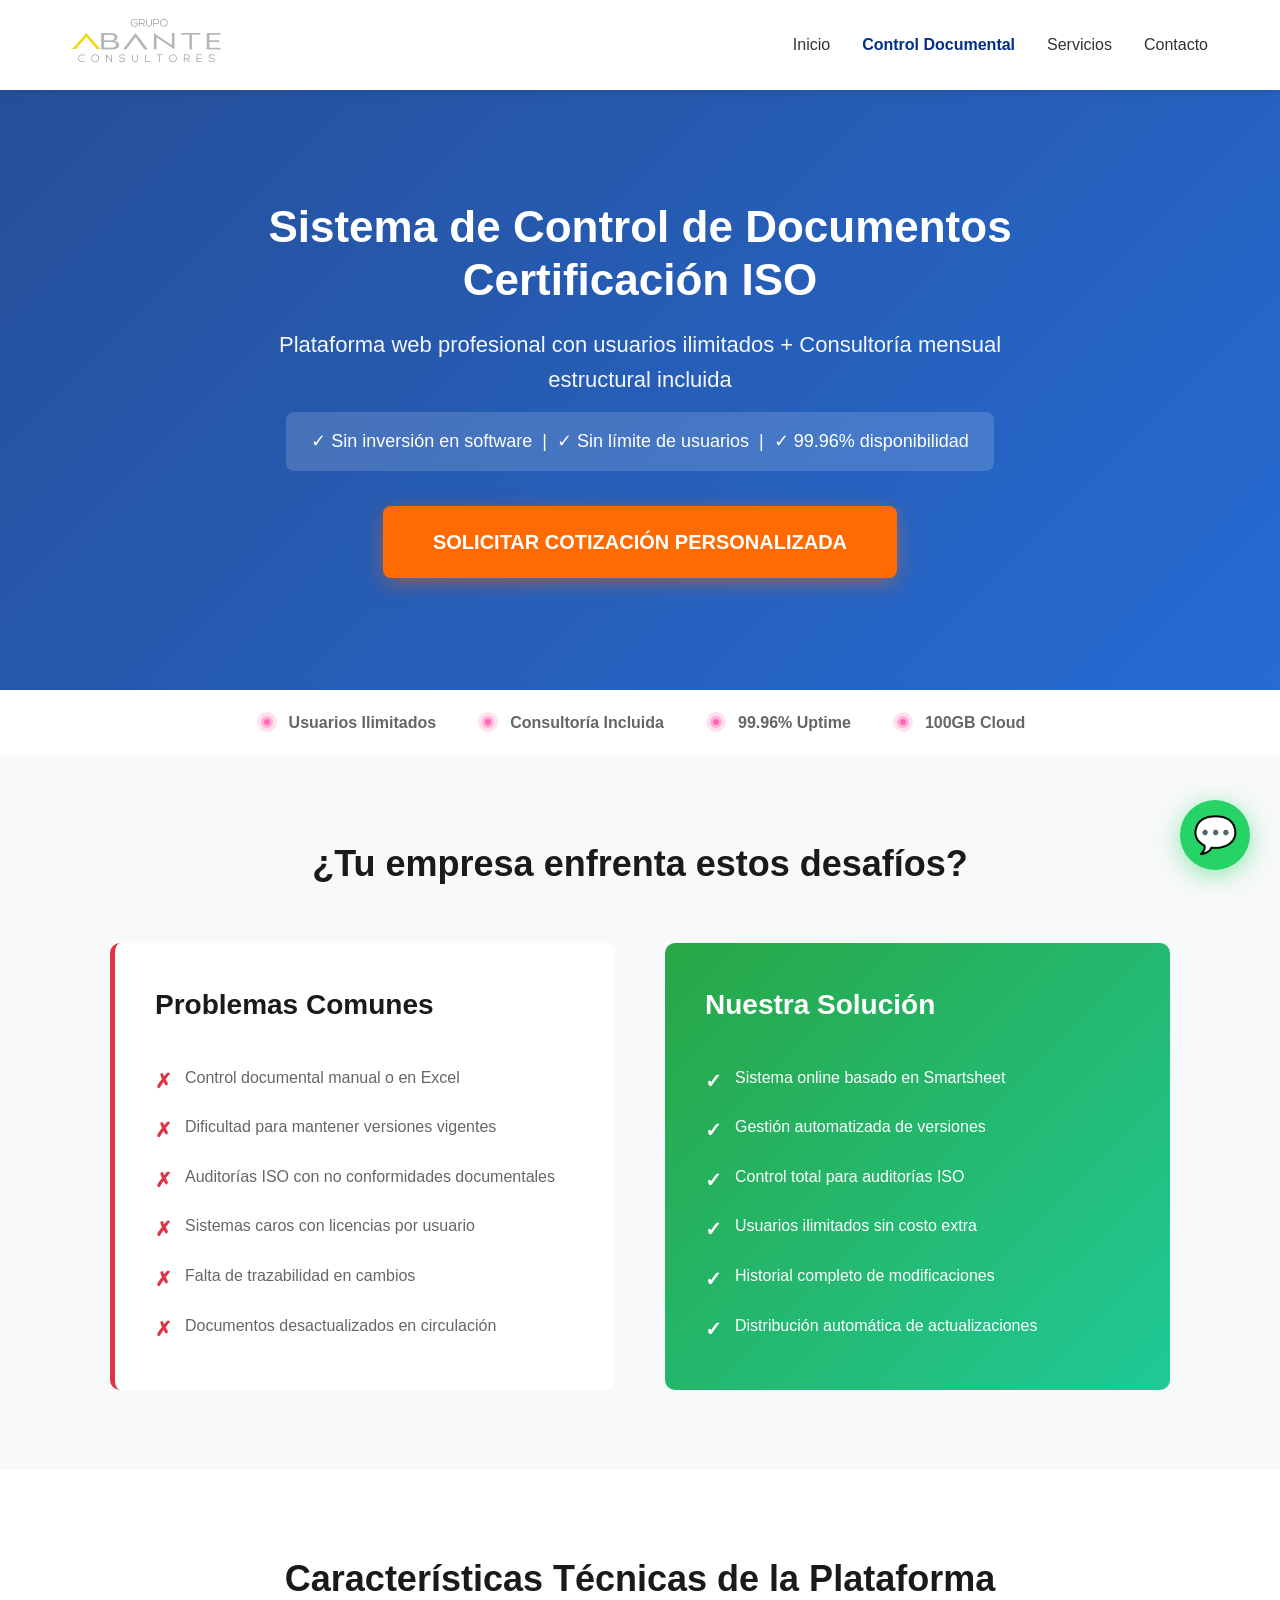
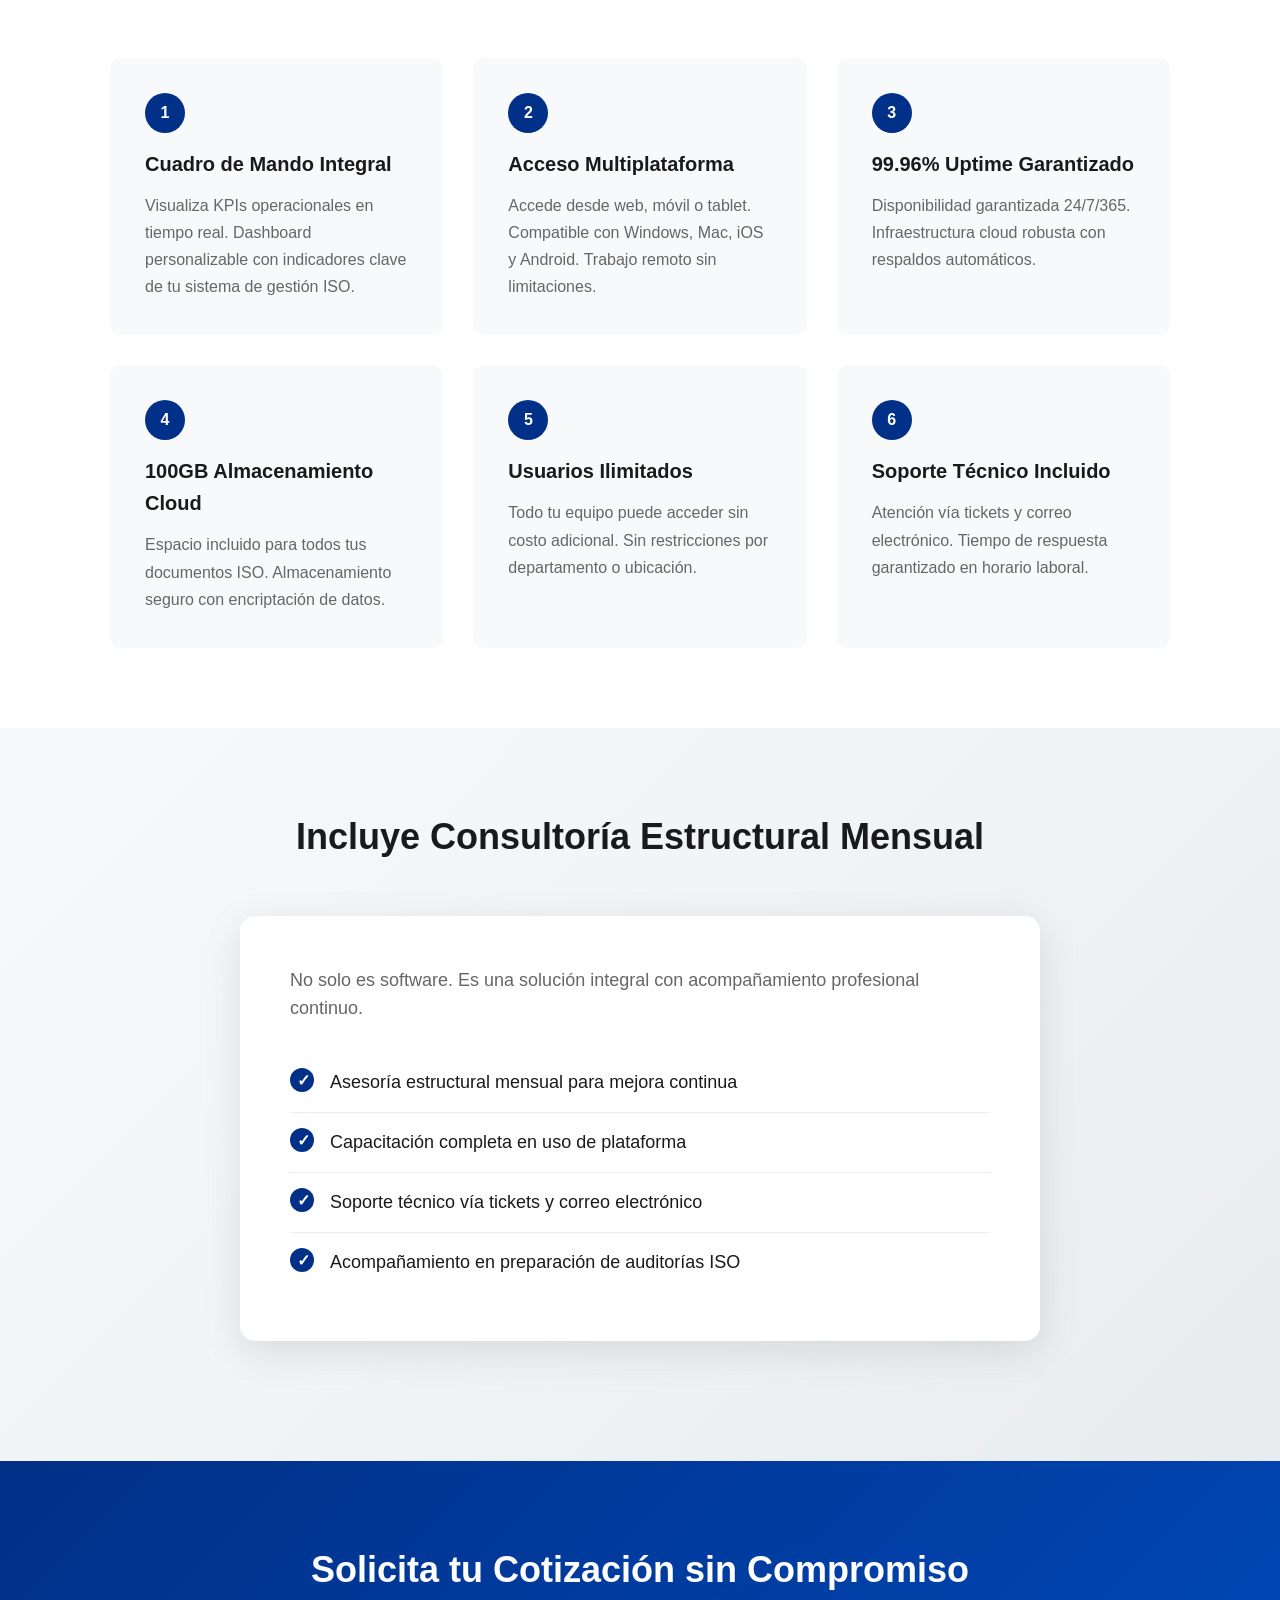
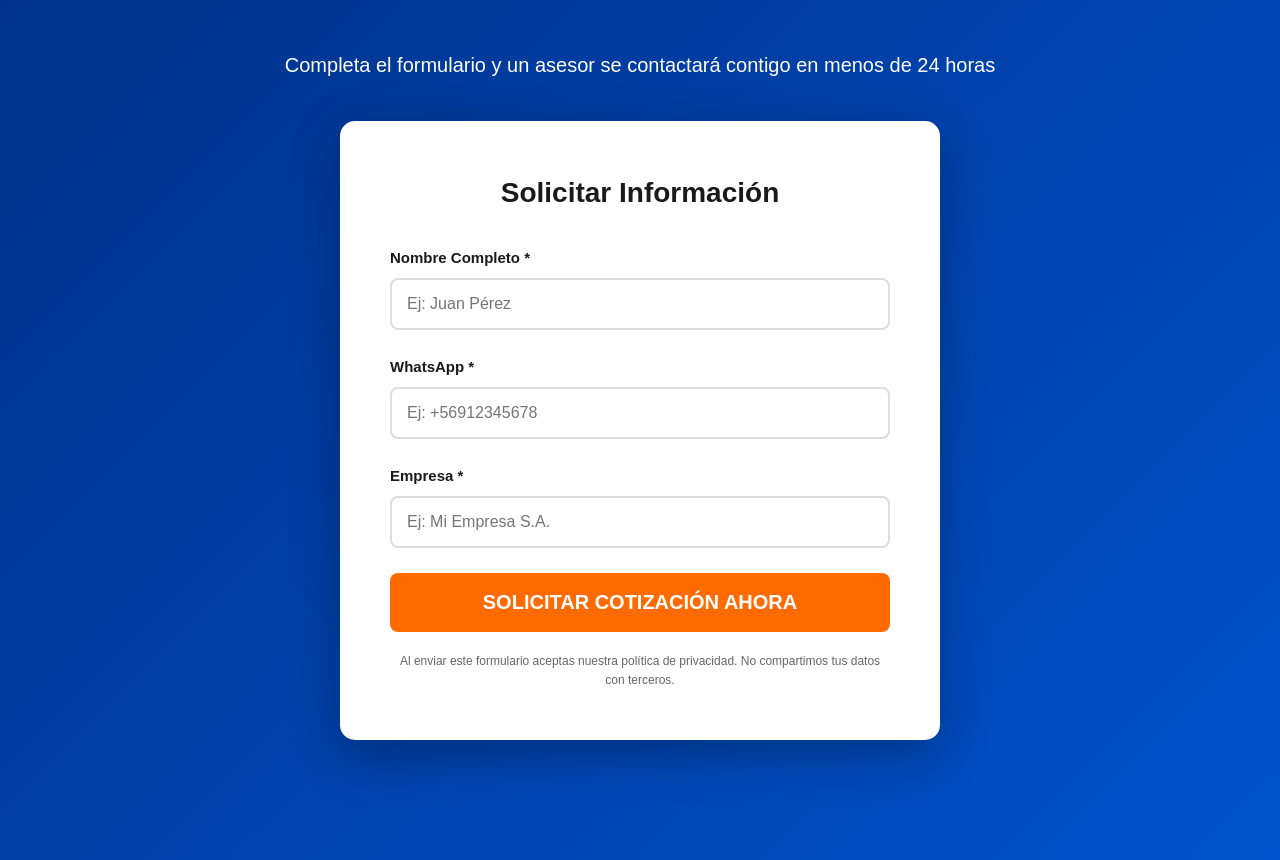
==== commit 99565a51: "Update index.html" ====
--- a/index.html
+++ b/index.html
@@ -5,67 +5,58 @@
     <meta name="viewport" content="width=device-width, initial-scale=1.0">
     
     <!-- SEO Meta Tags -->
-    <title>Consultoría ISO Chile | Certificación ISO 9001, 14001, 45001 | Grupo Abante</title>
-    <meta name="description" content="Consultoría para certificación ISO en Chile. Implementación garantizada de ISO 9001, 14001, 45001, 37001. Control documental online con usuarios ilimitados. Presencia en todo Chile.">
-    <meta name="keywords" content="sistema de gestión ISO Chile, consultoría ISO, ISO 9001 Chile, ISO 14001, ISO 45001, control documental ISO, auditoría ISO, capacitación ISO, implementación normas ISO">
+    <title>Control Documental ISO Chile | Plataforma Usuarios Ilimitados + Consultoría | Grupo Abante</title>
+    <meta name="description" content="Sistema control documental ISO con usuarios ilimitados, 99.96% disponibilidad y consultoría mensual incluida. Plataforma Smartsheet para certificación ISO en Chile. Solicita cotización sin compromiso.">
+    <meta name="keywords" content="control documental ISO Chile, sistema gestión documentos ISO, plataforma control documental, Smartsheet ISO, usuarios ilimitados ISO, consultoría ISO incluida, certificación ISO Chile, gestión documental certificación">
     <meta name="author" content="Grupo Abante">
     <meta name="robots" content="index, follow">
-    <link rel="canonical" href="https://www.grupoabante.com/">
+    <link rel="canonical" href="https://www.grupoabante.com/landing.html">
     
     <!-- Open Graph / Facebook -->
     <meta property="og:type" content="website">
-    <meta property="og:url" content="https://www.grupoabante.com/">
-    <meta property="og:title" content="Consultoría ISO Chile | Implementación ISO 9001, 14001, 45001 | Grupo Abante">
-    <meta property="og:description" content="Consultoría para certificación ISO en Chile. Implementación garantizada de ISO 9001, 14001, 45001, 37001. Control documental online con usuarios ilimitados.">
+    <meta property="og:url" content="https://www.grupoabante.com/landing.html">
+    <meta property="og:title" content="Control Documental ISO | Usuarios Ilimitados + Consultoría Incluida">
+    <meta property="og:description" content="Plataforma web profesional para control documental ISO. Usuarios ilimitados, 99.96% disponibilidad, consultoría mensual estructural incluida. Solicita cotización.">
     <meta property="og:image" content="https://www.grupoabante.com/images/logoabante.png">
     
     <!-- Twitter -->
     <meta property="twitter:card" content="summary_large_image">
-    <meta property="twitter:url" content="https://www.grupoabante.com/">
-    <meta property="twitter:title" content="Consultoría ISO Chile | Implementación ISO 9001, 14001, 45001 | Grupo Abante">
-    <meta property="twitter:description" content="Consultoría para certificación ISO en Chile. Implementación garantizada de ISO 9001, 14001, 45001, 37001. Control documental online con usuarios ilimitados.">
+    <meta property="twitter:url" content="https://www.grupoabante.com/landing.html">
+    <meta property="twitter:title" content="Control Documental ISO | Usuarios Ilimitados + Consultoría">
+    <meta property="twitter:description" content="Sistema control documental ISO con usuarios ilimitados y consultoría mensual incluida. Plataforma Smartsheet 99.96% disponibilidad.">
     <meta property="twitter:image" content="https://www.grupoabante.com/images/logoabante.png">
     
     <!-- Geo Tags -->
-    <meta name="geo.region" content="CL-RM">
-    <meta name="geo.placename" content="Santiago, Chile">
-    <meta name="geo.position" content="-33.4372;-70.6506">
-    <meta name="ICBM" content="-33.4372, -70.6506">
+    <meta name="geo.region" content="CL">
+    <meta name="geo.placename" content="Chile">
     
     <!-- Schema.org Structured Data -->
     <script type="application/ld+json">
     {
       "@context": "https://schema.org",
-      "@type": "ProfessionalService",
-      "name": "Grupo Abante",
-      "image": "https://www.grupoabante.com/images/logoabante.png",
-      "url": "https://www.grupoabante.com",
-      "telephone": "+56962711053",
-      "email": "info@grupoabante.com",
-      "address": {
-        "@type": "PostalAddress",
-        "streetAddress": "La Capitanía 80, Of 108",
-        "addressLocality": "Las Condes",
-        "addressRegion": "Santiago",
-        "addressCountry": "CL"
+      "@type": "SoftwareApplication",
+      "name": "Control Documental ISO - Grupo Abante",
+      "applicationCategory": "BusinessApplication",
+      "offers": {
+        "@type": "Offer",
+        "price": "0",
+        "priceCurrency": "CLP",
+        "availability": "https://schema.org/InStock",
+        "description": "Cotización gratuita para sistema de control documental ISO"
       },
-      "geo": {
-        "@type": "GeoCoordinates",
-        "latitude": -33.4372,
-        "longitude": -70.6506
-      },
-      "priceRange": "$$",
-      "description": "Consultoría para certificación ISO en Chile. Implementación garantizada de ISO 9001, 14001, 45001, 37001. Control documental online.",
-      "areaServed": {
-        "@type": "Country",
-        "name": "Chile"
-      },
-      "serviceType": ["Consultoría ISO", "Implementacion ISO", "Auditorías ISO", "Capacitación ISO", "Control Documental"],
       "aggregateRating": {
         "@type": "AggregateRating",
         "ratingValue": "4.8",
-        "reviewCount": "127"
-      }
+        "reviewCount": "89"
+      },
+      "provider": {
+        "@type": "Organization",
+        "name": "Grupo Abante",
+        "url": "https://www.grupoabante.com",
+        "telephone": "+56962711053",
+        "email": "info@grupoabante.com"
+      },
+      "featureList": "Usuarios ilimitados, Consultoría mensual incluida, 99.96% disponibilidad, 100GB almacenamiento cloud, Basado en Smartsheet"
     }
     </script>
     
@@ -75,104 +66,38 @@
             padding: 0;
             box-sizing: border-box;
         }
-
+        
+        :root {
+            --primary: #003087;
+            --secondary: #FF6B00;
+            --success: #28a745;
+            --dark: #1a1a1a;
+            --gray: #666;
+            --light: #f8f9fa;
+        }
+        
         body {
             font-family: 'Segoe UI', Tahoma, Geneva, Verdana, sans-serif;
             line-height: 1.6;
-            color: #333;
-            overflow-x: hidden;
-        }
-
-        /* Animaciones */
-        @keyframes fadeInUp {
-            from {
-                opacity: 0;
-                transform: translateY(30px);
-            }
-            to {
-                opacity: 1;
-                transform: translateY(0);
-            }
-        }
-
-        @keyframes fadeIn {
-            from {
-                opacity: 0;
-            }
-            to {
-                opacity: 1;
-            }
-        }
-
-        .fade-in-up {
-            animation: fadeInUp 0.8s ease-out forwards;
-        }
-
-        .animate-on-scroll {
-            opacity: 0;
-            transform: translateY(30px);
-            transition: opacity 0.8s ease-out, transform 0.8s ease-out;
-        }
-
-        .animate-on-scroll.visible {
-            opacity: 1;
-            transform: translateY(0);
-        }
-
-        /* Header */
-        header {
-            background: white;
-            box-shadow: 0 2px 10px rgba(0,0,0,0.1);
-            position: sticky;
-            top: 0;
-            z-index: 1000;
-            animation: fadeIn 0.5s ease-out;
-        }
-
-        nav {
-            max-width: 1200px;
+            color: var(--dark);
+        }
+        
+        .container {
+            max-width: 1100px;
             margin: 0 auto;
-            display: flex;
-            justify-content: space-between;
-            align-items: center;
-            padding: 1rem 2rem;
-        }
-
-        .logo {
-            height: 50px;
-            cursor: pointer;
-        }
-
-        .nav-links {
-            display: flex;
-            list-style: none;
-            gap: 2rem;
-        }
-
-        .nav-links a {
-            text-decoration: none;
-            color: #333;
-            font-weight: 500;
-            transition: color 0.3s, transform 0.3s;
-            display: inline-block;
-        }
-
-        .nav-links a:hover {
-            color: #003087;
-            transform: translateY(-2px);
-        }
-
-        /* Hero Section con Video */
+            padding: 0 20px;
+        }
+        
+        /* Hero Section */
         .hero {
             position: relative;
             color: white;
-            padding: 6rem 2rem;
+            padding: 60px 20px;
             text-align: center;
-            overflow: hidden;
-            min-height: 500px;
+            min-height: 600px;
             display: flex;
             align-items: center;
-            justify-content: center;
+            overflow: hidden;
         }
 
         .hero-video {
@@ -194,778 +119,612 @@
             background: linear-gradient(135deg, rgba(0,48,135,0.85) 0%, rgba(0,82,204,0.85) 100%);
             z-index: 1;
         }
-
+        
         .hero-content {
+            max-width: 800px;
+            margin: 0 auto;
             position: relative;
             z-index: 2;
         }
-
+        
         .hero h1 {
-            font-size: 3rem;
-            margin-bottom: 1rem;
-            animation: fadeInUp 0.8s ease-out 0.2s backwards;
-        }
-
-        .hero p {
-            font-size: 1.3rem;
-            margin-bottom: 2rem;
-            opacity: 0.9;
-            animation: fadeInUp 0.8s ease-out 0.4s backwards;
-        }
-
-        .cta-button {
-            background: #FF6B00;
+            font-size: 44px;
+            font-weight: 700;
+            margin-bottom: 20px;
+            line-height: 1.2;
+        }
+        
+        .hero-subtitle {
+            font-size: 22px;
+            margin-bottom: 15px;
+            opacity: 0.95;
+        }
+        
+        .hero-benefit {
+            font-size: 18px;
+            margin-bottom: 35px;
+            font-weight: 500;
+            background: rgba(255,255,255,0.15);
+            padding: 15px 25px;
+            border-radius: 8px;
+            display: inline-block;
+        }
+        
+        .cta-primary {
+            background: var(--secondary);
             color: white;
-            padding: 1rem 2.5rem;
+            padding: 20px 50px;
+            font-size: 20px;
+            font-weight: 700;
             border: none;
-            border-radius: 5px;
-            font-size: 1.1rem;
-            font-weight: bold;
+            border-radius: 8px;
             cursor: pointer;
-            transition: transform 0.3s, box-shadow 0.3s;
-            animation: fadeInUp 0.8s ease-out 0.6s backwards;
             text-decoration: none;
             display: inline-block;
-        }
-
-        .cta-button:hover {
+            transition: all 0.3s;
+            box-shadow: 0 5px 20px rgba(255, 107, 0, 0.4);
+        }
+        
+        .cta-primary:hover {
+            background: #ff7700;
             transform: translateY(-3px);
-            box-shadow: 0 10px 20px rgba(255, 107, 0, 0.3);
-        }
-
-        .cta-button-secondary {
+            box-shadow: 0 8px 30px rgba(255, 107, 0, 0.5);
+        }
+        
+        /* Trust Bar */
+        .trust-bar {
             background: white;
-            color: #003087;
-            padding: 1rem 2.5rem;
-            border: 2px solid white;
-            border-radius: 5px;
-            font-size: 1.1rem;
+            padding: 20px;
+            box-shadow: 0 2px 10px rgba(0,0,0,0.1);
+            text-align: center;
+        }
+        
+        .trust-items {
+            display: flex;
+            justify-content: center;
+            align-items: center;
+            gap: 40px;
+            flex-wrap: wrap;
+        }
+        
+        .trust-item {
+            display: flex;
+            align-items: center;
+            gap: 10px;
+            font-weight: 600;
+            color: var(--gray);
+        }
+        
+        .trust-icon {
+            width: 24px;
+            height: 24px;
+            fill: var(--success);
+        }
+        
+        /* Problem-Solution Section */
+        .problem-solution {
+            padding: 80px 20px;
+            background: var(--light);
+        }
+        
+        .two-columns {
+            display: grid;
+            grid-template-columns: 1fr 1fr;
+            gap: 50px;
+            margin-top: 40px;
+        }
+        
+        .problem-box, .solution-box {
+            padding: 40px;
+            border-radius: 10px;
+        }
+        
+        .problem-box {
+            background: white;
+            border-left: 5px solid #dc3545;
+        }
+        
+        .solution-box {
+            background: linear-gradient(135deg, #28a745 0%, #20c997 100%);
+            color: white;
+        }
+        
+        .problem-box h3, .solution-box h3 {
+            font-size: 28px;
+            margin-bottom: 25px;
+        }
+        
+        .problem-box ul, .solution-box ul {
+            list-style: none;
+        }
+        
+        .problem-box li {
+            padding: 12px 0;
+            padding-left: 30px;
+            position: relative;
+            color: var(--gray);
+        }
+        
+        .problem-box li:before {
+            content: "✗";
+            position: absolute;
+            left: 0;
+            color: #dc3545;
             font-weight: bold;
-            cursor: pointer;
-            transition: transform 0.3s, box-shadow 0.3s;
-            animation: fadeInUp 0.8s ease-out 0.6s backwards;
-            text-decoration: none;
-            display: inline-block;
-            margin-left: 1rem;
-        }
-
-        .cta-button-secondary:hover {
-            transform: translateY(-3px);
-            box-shadow: 0 10px 20px rgba(255, 255, 255, 0.3);
-        }
-
+            font-size: 20px;
+        }
+        
+        .solution-box li {
+            padding: 12px 0;
+            padding-left: 30px;
+            position: relative;
+        }
+        
+        .solution-box li:before {
+            content: "✓";
+            position: absolute;
+            left: 0;
+            font-weight: bold;
+            font-size: 20px;
+        }
+        
         /* Features Section */
         .features {
-            padding: 5rem 2rem;
-            max-width: 1200px;
-            margin: 0 auto;
-        }
-
-        .features h2 {
+            padding: 80px 20px;
+            background: white;
+        }
+        
+        .section-title {
             text-align: center;
-            font-size: 2.5rem;
-            color: #003087;
-            margin-bottom: 3rem;
-        }
-
+            font-size: 36px;
+            margin-bottom: 50px;
+            color: var(--dark);
+        }
+        
         .features-grid {
-            display: flex;
-            justify-content: center;
-            flex-wrap: wrap;
-            gap: 1.5rem;
-            max-width: 100%;
-        }
-
+            display: grid;
+            grid-template-columns: repeat(auto-fit, minmax(300px, 1fr));
+            gap: 30px;
+            margin-top: 40px;
+        }
+        
         .feature-card {
+            background: var(--light);
+            padding: 35px;
+            border-radius: 10px;
+            transition: all 0.3s;
+        }
+        
+        .feature-card:hover {
+            transform: translateY(-5px);
+            box-shadow: 0 10px 30px rgba(0,0,0,0.1);
+        }
+        
+        .feature-number {
+            display: inline-block;
+            width: 40px;
+            height: 40px;
+            background: var(--primary);
+            color: white;
+            border-radius: 50%;
             text-align: center;
-            padding: 1.5rem;
+            line-height: 40px;
+            font-weight: 700;
+            margin-bottom: 15px;
+        }
+        
+        .feature-card h4 {
+            font-size: 20px;
+            margin-bottom: 12px;
+            color: var(--dark);
+        }
+        
+        .feature-card p {
+            color: var(--gray);
+            line-height: 1.7;
+        }
+        
+        /* Consulting Section */
+        .consulting {
+            padding: 80px 20px;
+            background: linear-gradient(135deg, #f8f9fa 0%, #e9ecef 100%);
+        }
+        
+        .consulting-content {
+            max-width: 800px;
+            margin: 40px auto;
             background: white;
-            border-radius: 10px;
-            box-shadow: 0 5px 15px rgba(0,0,0,0.1);
-            transition: transform 0.3s, box-shadow 0.3s;
-            flex: 0 1 calc(12.5% - 1.5rem);
-            min-width: 140px;
-        }
-
-        .feature-card:hover {
-            transform: translateY(-10px);
-            box-shadow: 0 15px 30px rgba(0,0,0,0.15);
-        }
-
-        .feature-icon {
-            width: 70px;
-            height: 70px;
-            margin: 0 auto 1rem;
+            padding: 50px;
+            border-radius: 15px;
+            box-shadow: 0 10px 40px rgba(0,0,0,0.1);
+        }
+        
+        .consulting-list {
+            list-style: none;
+            margin-top: 30px;
+        }
+        
+        .consulting-list li {
+            padding: 15px 0;
+            padding-left: 40px;
+            position: relative;
+            font-size: 18px;
+            border-bottom: 1px solid #eee;
+        }
+        
+        .consulting-list li:last-child {
+            border-bottom: none;
+        }
+        
+        .consulting-list li:before {
+            content: "";
+            position: absolute;
+            left: 0;
+            width: 24px;
+            height: 24px;
+            background: var(--primary);
+            border-radius: 50%;
             display: flex;
             align-items: center;
             justify-content: center;
         }
-
-        .feature-icon svg {
-            width: 50px;
-            height: 50px;
-            stroke: #003087;
-            transition: transform 0.3s;
-        }
-
-        .feature-card:hover .feature-icon svg {
-            transform: scale(1.1);
-        }
-
-        .feature-card h3 {
-            color: #003087;
-            margin-bottom: 0.8rem;
-            font-size: 1rem;
-        }
-
-        .feature-card p {
-            font-size: 0.85rem;
-        }
-
-        /* Services Section */
-        .services {
-            position: relative;
-            padding: 5rem 2rem;
-            overflow: hidden;
-        }
-
-        .services-video {
+        
+        .consulting-list li:after {
+            content: "✓";
             position: absolute;
-            top: 0;
-            left: 0;
-            width: 100%;
-            height: 100%;
-            object-fit: cover;
-            z-index: 0;
-        }
-
-        .services-overlay {
-            position: absolute;
-            top: 0;
-            left: 0;
-            width: 100%;
-            height: 100%;
-            background: rgba(248, 249, 250, 0.92);
-            z-index: 1;
-        }
-
-        .services-container {
-            max-width: 1400px;
-            margin: 0 auto;
-            position: relative;
-            z-index: 2;
-        }
-
-        .services h2 {
-            text-align: center;
-            font-size: 2.5rem;
-            color: #003087;
-            margin-bottom: 3rem;
-        }
-
-        .services-grid {
-            display: flex;
-            justify-content: center;
-            flex-wrap: wrap;
-            gap: 2rem;
-            max-width: 100%;
-        }
-
-        .service-card {
-            background: white;
-            padding: 2rem;
-            border-radius: 10px;
-            box-shadow: 0 3px 10px rgba(0,0,0,0.1);
-            transition: transform 0.3s, box-shadow 0.3s;
-            flex: 0 1 calc(25% - 2rem);
-            min-width: 250px;
-        }
-
-        .service-card:hover {
-            transform: translateY(-5px);
-            box-shadow: 0 8px 20px rgba(0,0,0,0.15);
-        }
-
-        .service-card h3 {
-            color: #003087;
-            margin-bottom: 1rem;
-            font-size: 1.3rem;
-        }
-
-        .service-card p {
-            color: #666;
-            margin-bottom: 1rem;
-            font-size: 0.95rem;
-        }
-
-        .service-card ul {
-            list-style: none;
-            padding: 0;
-        }
-
-        .service-card ul li {
-            padding: 0.5rem 0;
-            color: #555;
-            font-size: 0.9rem;
-        }
-
-        .service-card ul li::before {
-            content: "✓ ";
-            color: #003087;
+            left: 7px;
+            top: 15px;
+            color: white;
+            font-size: 16px;
             font-weight: bold;
-            margin-right: 0.5rem;
-        }
-
-        .service-link {
-            display: inline-block;
-            margin-top: 1rem;
-            color: #003087;
-            text-decoration: none;
-            font-weight: 600;
-            transition: transform 0.3s;
-        }
-
-        .service-link:hover {
-            transform: translateX(5px);
-        }
-
-        /* Clients Section */
-        .clients {
-            padding: 2.4rem 2rem;
-            max-width: 100%;
-            margin: 0 auto;
-            text-align: center;
-            overflow: hidden;
-            position: relative;
-        }
-
-        .clients h2 {
-            font-size: 2.5rem;
-            color: #003087;
-            margin-bottom: 1.6rem;
-            position: relative;
-            z-index: 10;
-        }
-
-        .clients-carousel {
-            position: relative;
-            width: 100%;
-            overflow: hidden;
-            padding: 0.8rem 0;
-        }
-
-        .clients-track {
-            display: flex;
-            gap: 3rem;
-            animation: scroll 55s linear infinite;
-            width: fit-content;
-        }
-
-        .clients-track:hover {
-            animation-play-state: paused;
-        }
-
-        @keyframes scroll {
-            0% {
-                transform: translateX(0);
-            }
-            100% {
-                transform: translateX(-50%);
-            }
-        }
-
-        .client-logo {
-            flex-shrink: 0;
-            padding: 0.8rem;
-            filter: grayscale(100%);
-            opacity: 0.6;
-            transition: all 0.3s, transform 0.3s;
-            display: flex;
-            align-items: center;
-            justify-content: center;
-            min-height: 160px;
-        }
-
-        .client-logo:hover {
-            filter: grayscale(0%);
-            opacity: 1;
-            transform: scale(1.05);
-        }
-
-        .client-logo img {
-            max-width: 650px;
-            max-height: 390px;
-            height: auto;
-            width: auto;
-            object-fit: contain;
-        }
-
-        /* Contact Section */
-        .contact {
+        }
+        
+        /* CTA Form Section */
+        .cta-form-section {
+            padding: 80px 20px;
             background: linear-gradient(135deg, #003087 0%, #0052CC 100%);
             color: white;
-            padding: 5rem 2rem;
-        }
-
-        .contact-container {
-            max-width: 800px;
-            margin: 0 auto;
+        }
+        
+        .form-container {
+            max-width: 600px;
+            margin: 40px auto;
+            background: white;
+            padding: 50px;
+            border-radius: 15px;
+            box-shadow: 0 15px 50px rgba(0,0,0,0.3);
+        }
+        
+        .form-container h3 {
+            color: var(--dark);
+            font-size: 28px;
+            margin-bottom: 30px;
             text-align: center;
         }
-
-        .contact h2 {
-            font-size: 2.5rem;
-            margin-bottom: 2rem;
-        }
-
-        .contact-form {
-            display: grid;
-            gap: 1.5rem;
-            margin-top: 2rem;
-        }
-
+        
         .form-group {
-            display: flex;
-            flex-direction: column;
-            text-align: left;
-        }
-
+            margin-bottom: 25px;
+        }
+        
         .form-group label {
-            margin-bottom: 0.5rem;
-            font-weight: 500;
-        }
-
-        .form-group input,
-        .form-group textarea {
-            padding: 0.8rem;
-            border: none;
-            border-radius: 5px;
-            font-size: 1rem;
-            transition: transform 0.2s;
-        }
-
-        .form-group input:focus,
-        .form-group textarea:focus {
-            transform: scale(1.02);
-            outline: 2px solid #0052CC;
-        }
-
-        .form-group textarea {
-            resize: vertical;
-            min-height: 120px;
-        }
-
-        /* Footer */
-        footer {
-            background: #1a1a1a;
-            color: white;
-            padding: 3rem 2rem;
-        }
-
-        .footer-content {
-            max-width: 1200px;
-            margin: 0 auto;
-            display: grid;
-            grid-template-columns: 2fr 1fr 1fr;
-            gap: 3rem;
-            align-items: start;
-        }
-
-        .footer-section h3 {
-            margin-bottom: 1rem;
-            color: #0052CC;
-        }
-
-        .footer-section ul {
-            list-style: none;
-        }
-
-        .footer-section ul li {
-            margin-bottom: 0.5rem;
-        }
-
-        .footer-section a {
-            color: #ccc;
-            text-decoration: none;
-            transition: color 0.3s;
-        }
-
-        .footer-section a:hover {
-            color: white;
-        }
-
-        .footer-form {
-            background: #2a2a2a;
-            padding: 1.5rem;
-            border-radius: 10px;
-        }
-
-        .footer-form h3 {
-            font-size: 1.2rem;
-            margin-bottom: 1rem;
-        }
-
-        .footer-form input {
+            display: block;
+            margin-bottom: 8px;
+            font-weight: 600;
+            color: var(--dark);
+            font-size: 15px;
+        }
+        
+        .form-group input {
             width: 100%;
-            padding: 0.6rem;
-            margin-bottom: 0.8rem;
-            border: none;
-            border-radius: 5px;
-            font-size: 0.9rem;
-        }
-
-        .footer-form textarea {
+            padding: 15px;
+            border: 2px solid #ddd;
+            border-radius: 8px;
+            font-size: 16px;
+            transition: all 0.3s;
+        }
+        
+        .form-group input:focus {
+            outline: none;
+            border-color: var(--primary);
+            box-shadow: 0 0 0 3px rgba(0, 48, 135, 0.1);
+        }
+        
+        .btn-submit {
             width: 100%;
-            padding: 0.6rem;
-            margin-bottom: 0.8rem;
-            border: none;
-            border-radius: 5px;
-            font-size: 0.9rem;
-            min-height: 80px;
-            resize: vertical;
-        }
-
-        .footer-form button {
-            width: 100%;
-            padding: 0.7rem;
-            background: #003087;
+            padding: 18px;
+            background: var(--secondary);
             color: white;
             border: none;
-            border-radius: 5px;
+            border-radius: 8px;
+            font-size: 20px;
+            font-weight: 700;
             cursor: pointer;
-            font-weight: bold;
-            transition: background 0.3s;
-        }
-
-        .footer-form button:hover {
-            background: #0052CC;
-        }
-
-        .footer-bottom {
+            transition: all 0.3s;
+        }
+        
+        .btn-submit:hover {
+            background: #ff7700;
+            transform: translateY(-2px);
+            box-shadow: 0 5px 20px rgba(255, 107, 0, 0.4);
+        }
+        
+        .form-privacy {
+            margin-top: 20px;
+            font-size: 12px;
+            color: var(--gray);
             text-align: center;
-            margin-top: 2rem;
-            padding-top: 2rem;
-            border-top: 1px solid #333;
-        }
-
+        }
+        
+        /* Trust Section */
+        .trust-section {
+            padding: 60px 20px;
+            background: white;
+            text-align: center;
+        }
+        
+        .coverage-text {
+            font-size: 16px;
+            color: var(--gray);
+            margin-top: 30px;
+            font-weight: 500;
+        }
+        
+        /* WhatsApp Float */
         .whatsapp-float {
             position: fixed;
             bottom: 30px;
             right: 30px;
             background: #25D366;
             color: white;
-            width: 60px;
-            height: 60px;
+            width: 70px;
+            height: 70px;
             border-radius: 50%;
             display: flex;
             align-items: center;
             justify-content: center;
-            font-size: 30px;
-            box-shadow: 0 4px 12px rgba(0,0,0,0.3);
-            z-index: 1000;
-            transition: transform 0.3s, box-shadow 0.3s;
+            font-size: 36px;
+            box-shadow: 0 5px 25px rgba(37, 211, 102, 0.5);
+            z-index: 999;
             text-decoration: none;
-        }
-
+            animation: pulse 2s infinite;
+        }
+        
+        @keyframes pulse {
+            0% { box-shadow: 0 5px 25px rgba(37, 211, 102, 0.5); }
+            50% { box-shadow: 0 5px 35px rgba(37, 211, 102, 0.7); }
+            100% { box-shadow: 0 5px 25px rgba(37, 211, 102, 0.5); }
+        }
+        
         .whatsapp-float:hover {
             transform: scale(1.1);
-            box-shadow: 0 6px 20px rgba(0,0,0,0.4);
-        }
-
-        @media (max-width: 968px) {
-            .services-grid .service-card {
-                flex: 0 1 calc(50% - 2rem);
-            }
-
-            .features-grid .feature-card {
-                flex: 0 1 calc(25% - 1.5rem);
-            }
-        }
-
+        }
+        
+        /* Responsive */
         @media (max-width: 768px) {
             .hero h1 {
-                font-size: 2rem;
+                font-size: 32px;
             }
-
-            .nav-links {
-                display: none;
+            
+            .hero-subtitle {
+                font-size: 18px;
             }
-
-            .services-grid .service-card {
-                flex: 0 1 100%;
-            }
-
-            .features-grid .feature-card {
-                flex: 0 1 calc(50% - 1.5rem);
-            }
-
-            .footer-content {
+            
+            .two-columns {
                 grid-template-columns: 1fr;
             }
-
-            .cta-button-secondary {
-                margin-left: 0;
-                margin-top: 1rem;
+            
+            .features-grid {
+                grid-template-columns: 1fr;
+            }
+            
+            .form-container,
+            .consulting-content {
+                padding: 30px 20px;
+            }
+            
+            .cta-primary {
+                padding: 18px 40px;
+                font-size: 18px;
             }
         }
     </style>
 </head>
 <body>
-    <!-- WhatsApp Float Button -->
-    <a href="https://wa.me/56962711053" class="whatsapp-float" target="_blank" title="Contáctanos por WhatsApp">
-        <svg xmlns="http://www.w3.org/2000/svg" viewBox="0 0 24 24" fill="currentColor" width="35" height="35">
-            <path d="M17.472 14.382c-.297-.149-1.758-.867-2.03-.967-.273-.099-.471-.148-.67.15-.197.297-.767.966-.94 1.164-.173.199-.347.223-.644.075-.297-.15-1.255-.463-2.39-1.475-.883-.788-1.48-1.761-1.653-2.059-.173-.297-.018-.458.13-.606.134-.133.298-.347.446-.52.149-.174.198-.298.298-.497.099-.198.05-.371-.025-.52-.075-.149-.669-1.612-.916-2.207-.242-.579-.487-.5-.669-.51-.173-.008-.371-.01-.57-.01-.198 0-.52.074-.792.372-.272.297-1.04 1.016-1.04 2.479 0 1.462 1.065 2.875 1.213 3.074.149.198 2.096 3.2 5.077 4.487.709.306 1.262.489 1.694.625.712.227 1.36.195 1.871.118.571-.085 1.758-.719 2.006-1.413.248-.694.248-1.289.173-1.413-.074-.124-.272-.198-.57-.347m-5.421 7.403h-.004a9.87 9.87 0 01-5.031-1.378l-.361-.214-3.741.982.998-3.648-.235-.374a9.86 9.86 0 01-1.51-5.26c.001-5.45 4.436-9.884 9.888-9.884 2.64 0 5.122 1.03 6.988 2.898a9.825 9.825 0 012.893 6.994c-.003 5.45-4.437 9.884-9.885 9.884m8.413-18.297A11.815 11.815 0 0012.05 0C5.495 0 .16 5.335.157 11.892c0 2.096.547 4.142 1.588 5.945L.057 24l6.305-1.654a11.882 11.882 0 005.683 1.448h.005c6.554 0 11.89-5.335 11.893-11.893a11.821 11.821 0 00-3.48-8.413Z"/>
-        </svg>
-    </a>
-
     <!-- Header -->
-    <header>
-        <nav>
-            <img src="images/logoabante.png" alt="Grupo Abante" class="logo" style="height: 50px;">
-            <ul class="nav-links">
-                <li><a href="#inicio">Inicio</a></li>
-                <li><a href="landing.html">Control Documental</a></li>
-                <li><a href="#servicios">Servicios</a></li>
-                <li><a href="#contacto">Contacto</a></li>
+    <header style="background: white; box-shadow: 0 2px 10px rgba(0,0,0,0.1); position: sticky; top: 0; z-index: 1000;">
+        <nav style="max-width: 1200px; margin: 0 auto; display: flex; justify-content: space-between; align-items: center; padding: 1rem 2rem;">
+            <a href="index.html"><img src="images/logoabante.png" alt="Grupo Abante" style="height: 50px; cursor: pointer;"></a>
+            <ul style="display: flex; list-style: none; gap: 2rem; margin: 0;">
+                <li><a href="index.html#inicio" style="text-decoration: none; color: #333; font-weight: 500;">Inicio</a></li>
+                <li><a href="landing.html" style="text-decoration: none; color: #003087; font-weight: 600;">Control Documental</a></li>
+                <li><a href="index.html#servicios" style="text-decoration: none; color: #333; font-weight: 500;">Servicios</a></li>
+                <li><a href="index.html#contacto" style="text-decoration: none; color: #333; font-weight: 500;">Contacto</a></li>
             </ul>
         </nav>
     </header>
 
-    <!-- Hero Section con Video -->
-    <section class="hero" id="inicio">
+    <!-- Hero Section -->
+    <section class="hero">
         <video class="hero-video" autoplay loop muted playsinline>
-            <source src="images/video1.mp4" type="video/mp4">
+            <source src="images/video3.mp4" type="video/mp4">
         </video>
         <div class="hero-overlay"></div>
         <div class="hero-content">
-            <h1>Consultoría para Certificación ISO en Chile</h1>
-            <p>Optimizamos procesos y aseguramos la certificación tu empresa con estándares internacionales</p>
-            <div>
-                <a href="#contacto" class="cta-button">Solicitar Asesoría Gratuita</a>
-                <a href="https://wa.me/56962711053?text=Hola,%20quiero%20hablar%20con%20un%20consultor" class="cta-button-secondary" target="_blank">Hablar con Consultor</a>
-            </div>
+            <h1>Sistema de Control de Documentos Certificación ISO</h1>
+            <p class="hero-subtitle">Plataforma web profesional con usuarios ilimitados + Consultoría mensual estructural incluida</p>
+            <div class="hero-benefit">
+                ✓ Sin inversión en software &nbsp;|&nbsp; ✓ Sin límite de usuarios &nbsp;|&nbsp; ✓ 99.96% disponibilidad
+            </div>
+            <a href="#formulario" class="cta-primary">SOLICITAR COTIZACIÓN PERSONALIZADA</a>
         </div>
     </section>
 
+    <!-- Trust Bar -->
+    <div class="trust-bar">
+        <div class="trust-items">
+            <div class="trust-item">
+                <svg class="trust-icon" viewBox="0 0 24 24" fill="none" xmlns="http://www.w3.org/2000/svg">
+                    <circle cx="12" cy="12" r="10" fill="#FF69B4" opacity="0.2"/>
+                    <circle cx="12" cy="12" r="6" fill="#FF69B4" opacity="0.4"/>
+                    <circle cx="12" cy="12" r="3" fill="#FF69B4"/>
+                </svg>
+                <span>Usuarios Ilimitados</span>
+            </div>
+            <div class="trust-item">
+                <svg class="trust-icon" viewBox="0 0 24 24" fill="none" xmlns="http://www.w3.org/2000/svg">
+                    <circle cx="12" cy="12" r="10" fill="#FF69B4" opacity="0.2"/>
+                    <circle cx="12" cy="12" r="6" fill="#FF69B4" opacity="0.4"/>
+                    <circle cx="12" cy="12" r="3" fill="#FF69B4"/>
+                </svg>
+                <span>Consultoría Incluida</span>
+            </div>
+            <div class="trust-item">
+                <svg class="trust-icon" viewBox="0 0 24 24" fill="none" xmlns="http://www.w3.org/2000/svg">
+                    <circle cx="12" cy="12" r="10" fill="#FF69B4" opacity="0.2"/>
+                    <circle cx="12" cy="12" r="6" fill="#FF69B4" opacity="0.4"/>
+                    <circle cx="12" cy="12" r="3" fill="#FF69B4"/>
+                </svg>
+                <span>99.96% Uptime</span>
+            </div>
+            <div class="trust-item">
+                <svg class="trust-icon" viewBox="0 0 24 24" fill="none" xmlns="http://www.w3.org/2000/svg">
+                    <circle cx="12" cy="12" r="10" fill="#FF69B4" opacity="0.2"/>
+                    <circle cx="12" cy="12" r="6" fill="#FF69B4" opacity="0.4"/>
+                    <circle cx="12" cy="12" r="3" fill="#FF69B4"/>
+                </svg>
+                <span>100GB Cloud</span>
+            </div>
+        </div>
+    </div>
+
+    <!-- Problem-Solution Section -->
+    <section class="problem-solution">
+        <div class="container">
+            <h2 class="section-title">¿Tu empresa enfrenta estos desafíos?</h2>
+            <div class="two-columns">
+                <div class="problem-box">
+                    <h3>Problemas Comunes</h3>
+                    <ul>
+                        <li>Control documental manual o en Excel</li>
+                        <li>Dificultad para mantener versiones vigentes</li>
+                        <li>Auditorías ISO con no conformidades documentales</li>
+                        <li>Sistemas caros con licencias por usuario</li>
+                        <li>Falta de trazabilidad en cambios</li>
+                        <li>Documentos desactualizados en circulación</li>
+                    </ul>
+                </div>
+                <div class="solution-box">
+                    <h3>Nuestra Solución</h3>
+                    <ul>
+                        <li>Sistema online basado en Smartsheet</li>
+                        <li>Gestión automatizada de versiones</li>
+                        <li>Control total para auditorías ISO</li>
+                        <li>Usuarios ilimitados sin costo extra</li>
+                        <li>Historial completo de modificaciones</li>
+                        <li>Distribución automática de actualizaciones</li>
+                    </ul>
+                </div>
+            </div>
+        </div>
+    </section>
+
     <!-- Features Section -->
     <section class="features">
-        <h2 class="animate-on-scroll">¿Por qué elegir Abante Consultores?</h2>
-        <div class="features-grid">
-            <div class="feature-card animate-on-scroll">
-                <div class="feature-icon">
-                    <svg xmlns="http://www.w3.org/2000/svg" fill="none" viewBox="0 0 24 24" stroke-width="1.5" stroke="currentColor">
-                        <path stroke-linecap="round" stroke-linejoin="round" d="M11.48 3.499a.562.562 0 011.04 0l2.125 5.111a.563.563 0 00.475.345l5.518.442c.499.04.701.663.321.988l-4.204 3.602a.563.563 0 00-.182.557l1.285 5.385a.562.562 0 01-.84.61l-4.725-2.885a.563.563 0 00-.586 0L6.982 20.54a.562.562 0 01-.84-.61l1.285-5.386a.562.562 0 00-.182-.557l-4.204-3.602a.563.563 0 01.321-.988l5.518-.442a.563.563 0 00.475-.345L11.48 3.5z" />
-                    </svg>
+        <div class="container">
+            <h2 class="section-title">Características Técnicas de la Plataforma</h2>
+            <div class="features-grid">
+                <div class="feature-card">
+                    <div class="feature-number">1</div>
+                    <h4>Cuadro de Mando Integral</h4>
+                    <p>Visualiza KPIs operacionales en tiempo real. Dashboard personalizable con indicadores clave de tu sistema de gestión ISO.</p>
                 </div>
-                <h3>Experiencia Comprobada</h3>
-                <p>Más de 10 años implementando sistemas de gestión exitosos</p>
-            </div>
-            <div class="feature-card animate-on-scroll">
-                <div class="feature-icon">
-                    <svg xmlns="http://www.w3.org/2000/svg" fill="none" viewBox="0 0 24 24" stroke-width="1.5" stroke="currentColor">
-                        <path stroke-linecap="round" stroke-linejoin="round" d="M3.75 13.5l10.5-11.25L12 10.5h8.25L9.75 21.75 12 13.5H3.75z" />
-                    </svg>
+                <div class="feature-card">
+                    <div class="feature-number">2</div>
+                    <h4>Acceso Multiplataforma</h4>
+                    <p>Accede desde web, móvil o tablet. Compatible con Windows, Mac, iOS y Android. Trabajo remoto sin limitaciones.</p>
                 </div>
-                <h3>Resultados Rápidos</h3>
-                <p>Metodología ágil que reduce tiempos de implementación</p>
-            </div>
-            <div class="feature-card animate-on-scroll">
-                <div class="feature-icon">
-                    <svg xmlns="http://www.w3.org/2000/svg" fill="none" viewBox="0 0 24 24" stroke-width="1.5" stroke="currentColor">
-                        <path stroke-linecap="round" stroke-linejoin="round" d="M20.25 14.15v4.25c0 1.094-.787 2.036-1.872 2.18-2.087.277-4.216.42-6.378.42s-4.291-.143-6.378-.42c-1.085-.144-1.872-1.086-1.872-2.18v-4.25m16.5 0a2.18 2.18 0 00.75-1.661V8.706c0-1.081-.768-2.015-1.837-2.175a48.114 48.114 0 00-3.413-.387m4.5 8.006c-.194.165-.42.295-.673.38A23.978 23.978 0 0112 15.75c-2.648 0-5.195-.429-7.577-1.22a2.016 2.016 0 01-.673-.38m0 0A2.18 2.18 0 013 12.489V8.706c0-1.081.768-2.015 1.837-2.175a48.111 48.111 0 013.413-.387m7.5 0V5.25A2.25 2.25 0 0013.5 3h-3a2.25 2.25 0 00-2.25 2.25v.894m7.5 0a48.667 48.667 0 00-7.5 0M12 12.75h.008v.008H12v-.008z" />
-                    </svg>
+                <div class="feature-card">
+                    <div class="feature-number">3</div>
+                    <h4>99.96% Uptime Garantizado</h4>
+                    <p>Disponibilidad garantizada 24/7/365. Infraestructura cloud robusta con respaldos automáticos.</p>
                 </div>
-                <h3>Soporte Continuo</h3>
-                <p>Acompañamiento constante durante todo el proceso</p>
-            </div>
-            <div class="feature-card animate-on-scroll">
-                <div class="feature-icon">
-                    <svg xmlns="http://www.w3.org/2000/svg" fill="none" viewBox="0 0 24 24" stroke-width="1.5" stroke="currentColor">
-                        <path stroke-linecap="round" stroke-linejoin="round" d="M3 13.125C3 12.504 3.504 12 4.125 12h2.25c.621 0 1.125.504 1.125 1.125v6.75C7.5 20.496 6.996 21 6.375 21h-2.25A1.125 1.125 0 013 19.875v-6.75zM9.75 8.625c0-.621.504-1.125 1.125-1.125h2.25c.621 0 1.125.504 1.125 1.125v11.25c0 .621-.504 1.125-1.125 1.125h-2.25a1.125 1.125 0 01-1.125-1.125V8.625zM16.5 4.125c0-.621.504-1.125 1.125-1.125h2.25C20.496 3 21 3.504 21 4.125v15.75c0 .621-.504 1.125-1.125 1.125h-2.25a1.125 1.125 0 01-1.125-1.125V4.125z" />
-                    </svg>
+                <div class="feature-card">
+                    <div class="feature-number">4</div>
+                    <h4>100GB Almacenamiento Cloud</h4>
+                    <p>Espacio incluido para todos tus documentos ISO. Almacenamiento seguro con encriptación de datos.</p>
                 </div>
-                <h3>Tecnología Avanzada</h3>
-                <p>Plataforma digital para gestión documental ISO</p>
-            </div>
-            <div class="feature-card animate-on-scroll">
-                <div class="feature-icon">
-                    <svg xmlns="http://www.w3.org/2000/svg" fill="none" viewBox="0 0 24 24" stroke-width="1.5" stroke="currentColor">
-                        <path stroke-linecap="round" stroke-linejoin="round" d="M9 12.75L11.25 15 15 9.75M21 12a9 9 0 11-18 0 9 9 0 0118 0z" />
-                    </svg>
+                <div class="feature-card">
+                    <div class="feature-number">5</div>
+                    <h4>Usuarios Ilimitados</h4>
+                    <p>Todo tu equipo puede acceder sin costo adicional. Sin restricciones por departamento o ubicación.</p>
                 </div>
-                <h3>Garantía para la Certificación</h3>
-                <p>Nos comprometemos a que obtengas tu certificación ISO en el primer intento</p>
-            </div>
-            <div class="feature-card animate-on-scroll">
-                <div class="feature-icon">
-                    <svg xmlns="http://www.w3.org/2000/svg" fill="none" viewBox="0 0 24 24" stroke-width="1.5" stroke="currentColor">
-                        <path stroke-linecap="round" stroke-linejoin="round" d="M15 19.128a9.38 9.38 0 002.625.372 9.337 9.337 0 004.121-.952 4.125 4.125 0 00-7.533-2.493M15 19.128v-.003c0-1.113-.285-2.16-.786-3.07M15 19.128v.106A12.318 12.318 0 018.624 21c-2.331 0-4.512-.645-6.374-1.766l-.001-.109a6.375 6.375 0 0111.964-3.07M12 6.375a3.375 3.375 0 11-6.75 0 3.375 3.375 0 016.75 0zm8.25 2.25a2.625 2.625 0 11-5.25 0 2.625 2.625 0 015.25 0z" />
-                    </svg>
+                <div class="feature-card">
+                    <div class="feature-number">6</div>
+                    <h4>Soporte Técnico Incluido</h4>
+                    <p>Atención vía tickets y correo electrónico. Tiempo de respuesta garantizado en horario laboral.</p>
                 </div>
-                <h3>Consultores Acreditados</h3>
-                <p>Profesionales con experiencia comprobada en múltiples industrias</p>
-            </div>
-            <div class="feature-card animate-on-scroll">
-                <div class="feature-icon">
-                    <svg xmlns="http://www.w3.org/2000/svg" fill="none" viewBox="0 0 24 24" stroke-width="1.5" stroke="currentColor">
-                        <path stroke-linecap="round" stroke-linejoin="round" d="M15.59 14.37a6 6 0 01-5.84 7.38v-4.8m5.84-2.58a14.98 14.98 0 006.16-12.12A14.98 14.98 0 009.631 8.41m5.96 5.96a14.926 14.926 0 01-5.841 2.58m-.119-8.54a6 6 0 00-7.381 5.84h4.8m2.581-5.84a14.927 14.927 0 00-2.58 5.84m2.699 2.7c-.103.021-.207.041-.311.06a15.09 15.09 0 01-2.448-2.448 14.9 14.9 0 01.06-.312m-2.24 2.39a4.493 4.493 0 00-1.757 4.306 4.493 4.493 0 004.306-1.758M16.5 9a1.5 1.5 0 11-3 0 1.5 1.5 0 013 0z" />
-                    </svg>
-                </div>
-                <h3>Adaptabilidad Normativa</h3>
-                <p>Adaptamos la norma a tu empresa, no al revés. Metodología práctica y moderna</p>
-            </div>
-            <div class="feature-card animate-on-scroll">
-                <div class="feature-icon">
-                    <svg xmlns="http://www.w3.org/2000/svg" fill="none" viewBox="0 0 24 24" stroke-width="1.5" stroke="currentColor">
-                        <path stroke-linecap="round" stroke-linejoin="round" d="M15 10.5a3 3 0 11-6 0 3 3 0 016 0z" />
-                        <path stroke-linecap="round" stroke-linejoin="round" d="M19.5 10.5c0 7.142-7.5 11.25-7.5 11.25S4.5 17.642 4.5 10.5a7.5 7.5 0 1115 0z" />
-                    </svg>
-                </div>
-                <h3>Presencia Nacional</h3>
-                <p>Cobertura en todo Chile con oficinas en múltiples regiones</p>
             </div>
         </div>
     </section>
 
-    <!-- Services Section -->
-    <section class="services" id="servicios">
-        <video class="services-video" autoplay loop muted playsinline>
-            <source src="images/video2.mp4" type="video/mp4">
-        </video>
-        <div class="services-overlay"></div>
-        <div class="services-container">
-            <h2 class="animate-on-scroll">Servicios de Consultoría</h2>
-            <div class="services-grid">
-                <div class="service-card animate-on-scroll">
-                    <h3>Implementación Normas ISO</h3>
-                    <p>Certificación garantizada con consultores especializados</p>
-                    <ul>
-                        <li>ISO 9001:2015 Gestión de Calidad</li>
-                        <li>ISO 14001:2015 Gestión Ambiental</li>
-                        <li>ISO 45001:2018 Seguridad y Salud</li>
-                        <li>ISO 37001 Antisoborno</li>
-                        <li>NCh 2728, NCh 3262</li>
-                    </ul>
-                </div>
-                <div class="service-card animate-on-scroll">
-                    <h3>Auditorías Profesionales</h3>
-                    <p>Auditorías internas y diagnósticos especializados</p>
-                    <ul>
-                        <li>Auditorías internas ISO</li>
-                        <li>Auditorías legales y financieras</li>
-                        <li>Auditorías tributarias y contables</li>
-                        <li>Preparación para certificación</li>
-                        <li>Informes detallados de hallazgos</li>
-                    </ul>
-                </div>
-                <div class="service-card animate-on-scroll">
-                    <h3>Capacitaciones ISO</h3>
-                    <p>Formación presencial, virtual y e-learning</p>
-                    <ul>
-                        <li>Auditor Interno ISO</li>
-                        <li>Auditor Líder certificado</li>
-                        <li>Introducción a normas ISO</li>
-                        <li>Taller de No Conformidades</li>
-                        <li>Formación in-company</li>
-                    </ul>
-                </div>
-                <div class="service-card animate-on-scroll">
-                    <h3>Control Documental Online</h3>
-                    <p>Plataforma tecnológica para gestión ISO</p>
-                    <ul>
-                        <li>Usuarios ilimitados sin costo extra</li>
-                        <li>Basado en Smartsheet</li>
-                        <li>99.96% disponibilidad web</li>
-                        <li>Consultoría mensual incluida</li>
-                        <li>100GB almacenamiento cloud</li>
-                    </ul>
-                    <a href="https://app.smartsheet.com/b/publish?EQBCT=b848cd99309d4bd2897c81e75253a9c5" class="service-link" target="_blank">Conocer plataforma →</a>
-                </div>
+    <!-- Consulting Section -->
+    <section class="consulting">
+        <div class="container">
+            <h2 class="section-title">Incluye Consultoría Estructural Mensual</h2>
+            <div class="consulting-content">
+                <p style="font-size: 18px; color: var(--gray); margin-bottom: 30px;">
+                    No solo es software. Es una solución integral con acompañamiento profesional continuo.
+                </p>
+                <ul class="consulting-list">
+                    <li>Asesoría estructural mensual para mejora continua</li>
+                    <li>Capacitación completa en uso de plataforma</li>
+                    <li>Soporte técnico vía tickets y correo electrónico</li>
+                    <li>Acompañamiento en preparación de auditorías ISO</li>
+                </ul>
             </div>
         </div>
     </section>
 
-    <!-- Clients Section -->
-    <section class="clients">
-        <h2 class="animate-on-scroll">Empresas que Confían en Nosotros</h2>
-        <div class="clients-carousel">
-            <div class="clients-track">
-                <div class="client-logo">
-                    <img src="images/c1.jpg" alt="Cliente 1">
-                </div>
-                <div class="client-logo">
-                    <img src="images/c2.png" alt="Cliente 2">
-                </div>
-                <div class="client-logo">
-                    <img src="images/c3.png" alt="Cliente 3">
-                </div>
-                <!-- Duplicado para efecto infinito -->
-                <div class="client-logo">
-                    <img src="images/c1.jpg" alt="Cliente 1">
-                </div>
-                <div class="client-logo">
-                    <img src="images/c2.png" alt="Cliente 2">
-                </div>
-                <div class="client-logo">
-                    <img src="images/c3.png" alt="Cliente 3">
-                </div>
+    <!-- CTA Form Section -->
+    <section class="cta-form-section" id="formulario">
+        <div class="container">
+            <h2 class="section-title" style="color: white;">Solicita tu Cotización sin Compromiso</h2>
+            <p style="text-align: center; font-size: 20px; margin-bottom: 20px;">
+                Completa el formulario y un asesor se contactará contigo en menos de 24 horas
+            </p>
+            
+            <div class="form-container">
+                <h3>Solicitar Información</h3>
+                <form action="https://formsubmit.co/mrosas@grupoabante.com" method="POST">
+                    <input type="hidden" name="_subject" value="Nueva solicitud desde Landing Control Documental">
+                    <input type="hidden" name="_captcha" value="false">
+                    <input type="hidden" name="_next" value="https://www.grupoabante.com/gracias.html">
+                    
+                    <div class="form-group">
+                        <label for="nombre">Nombre Completo *</label>
+                        <input type="text" id="nombre" name="nombre" required placeholder="Ej: Juan Pérez">
+                    </div>
+                    <div class="form-group">
+                        <label for="whatsapp">WhatsApp *</label>
+                        <input type="tel" id="whatsapp" name="whatsapp" required placeholder="Ej: +56912345678">
+                    </div>
+                    <div class="form-group">
+                        <label for="empresa">Empresa *</label>
+                        <input type="text" id="empresa" name="empresa" required placeholder="Ej: Mi Empresa S.A.">
+                    </div>
+                    <button type="submit" class="btn-submit">SOLICITAR COTIZACIÓN AHORA</button>
+                    <p class="form-privacy">
+                        Al enviar este formulario aceptas nuestra política de privacidad. 
+                        No compartimos tus datos con terceros.
+                    </p>
+                </form>
             </div>
         </div>
     </section>
 
-    <!-- Footer -->
-    <footer id="contacto">
-        <div class="footer-content">
-            <div class="footer-section">
-                <h3>Abante Consultores</h3>
-                <p>Expertos en implementación ISO y optimización de procesos empresariales</p>
-            </div>
-            <div class="footer-section">
-                <h3>Contacto</h3>
-                <ul>
-                    <li>📧 info@grupoabante.com</li>
-                    <li>📱 +56 9 6271 1053</li>
-                    <li>📍 La Capitanía 80, Of 108, Las Condes, Santiago, Chile</li>
-                </ul>
-            </div>
-            <div class="footer-section">
-                <div class="footer-form">
-                    <h3>Solicita tu Asesoría</h3>
-                    <form action="https://formsubmit.co/mrosas@grupoabante.com" method="POST">
-                        <input type="hidden" name="_subject" value="Consulta Footer - Landing Abante">
-                        <input type="hidden" name="_captcha" value="false">
-                        <input type="text" name="nombre" placeholder="Nombre" required>
-                        <input type="email" name="email" placeholder="Email" required>
-                        <input type="tel" name="telefono" placeholder="Teléfono" required>
-                        <textarea name="mensaje" placeholder="Mensaje" required></textarea>
-                        <button type="submit">Enviar</button>
-                    </form>
-                </div>
-            </div>
-        </div>
-        <div class="footer-bottom">
-            <p>&copy; 2024 Abante Consultores. Todos los derechos reservados.</p>
-        </div>
-    </footer>
-
-    <script>
-        // Animaciones al hacer scroll
-        const observerOptions = {
-            threshold: 0.1,
-            rootMargin: '0px 0px -50px 0px'
-        };
-
-        const observer = new IntersectionObserver((entries) => {
-            entries.forEach(entry => {
-                if (entry.isIntersecting) {
-                    entry.target.classList.add('visible');
-                }
-            });
-        }, observerOptions);
-
-        document.querySelectorAll('.animate-on-scroll').forEach(el => {
-            observer.observe(el);
-        });
-    </script>
+    <!-- WhatsApp Float Button -->
+    <a href="https://wa.me/56962711053?text=Hola,%20quiero%20información%20sobre%20control%20documental%20ISO" class="whatsapp-float" target="_blank" aria-label="Contactar por WhatsApp">
+        💬
+    </a>
 </body>
 </html>
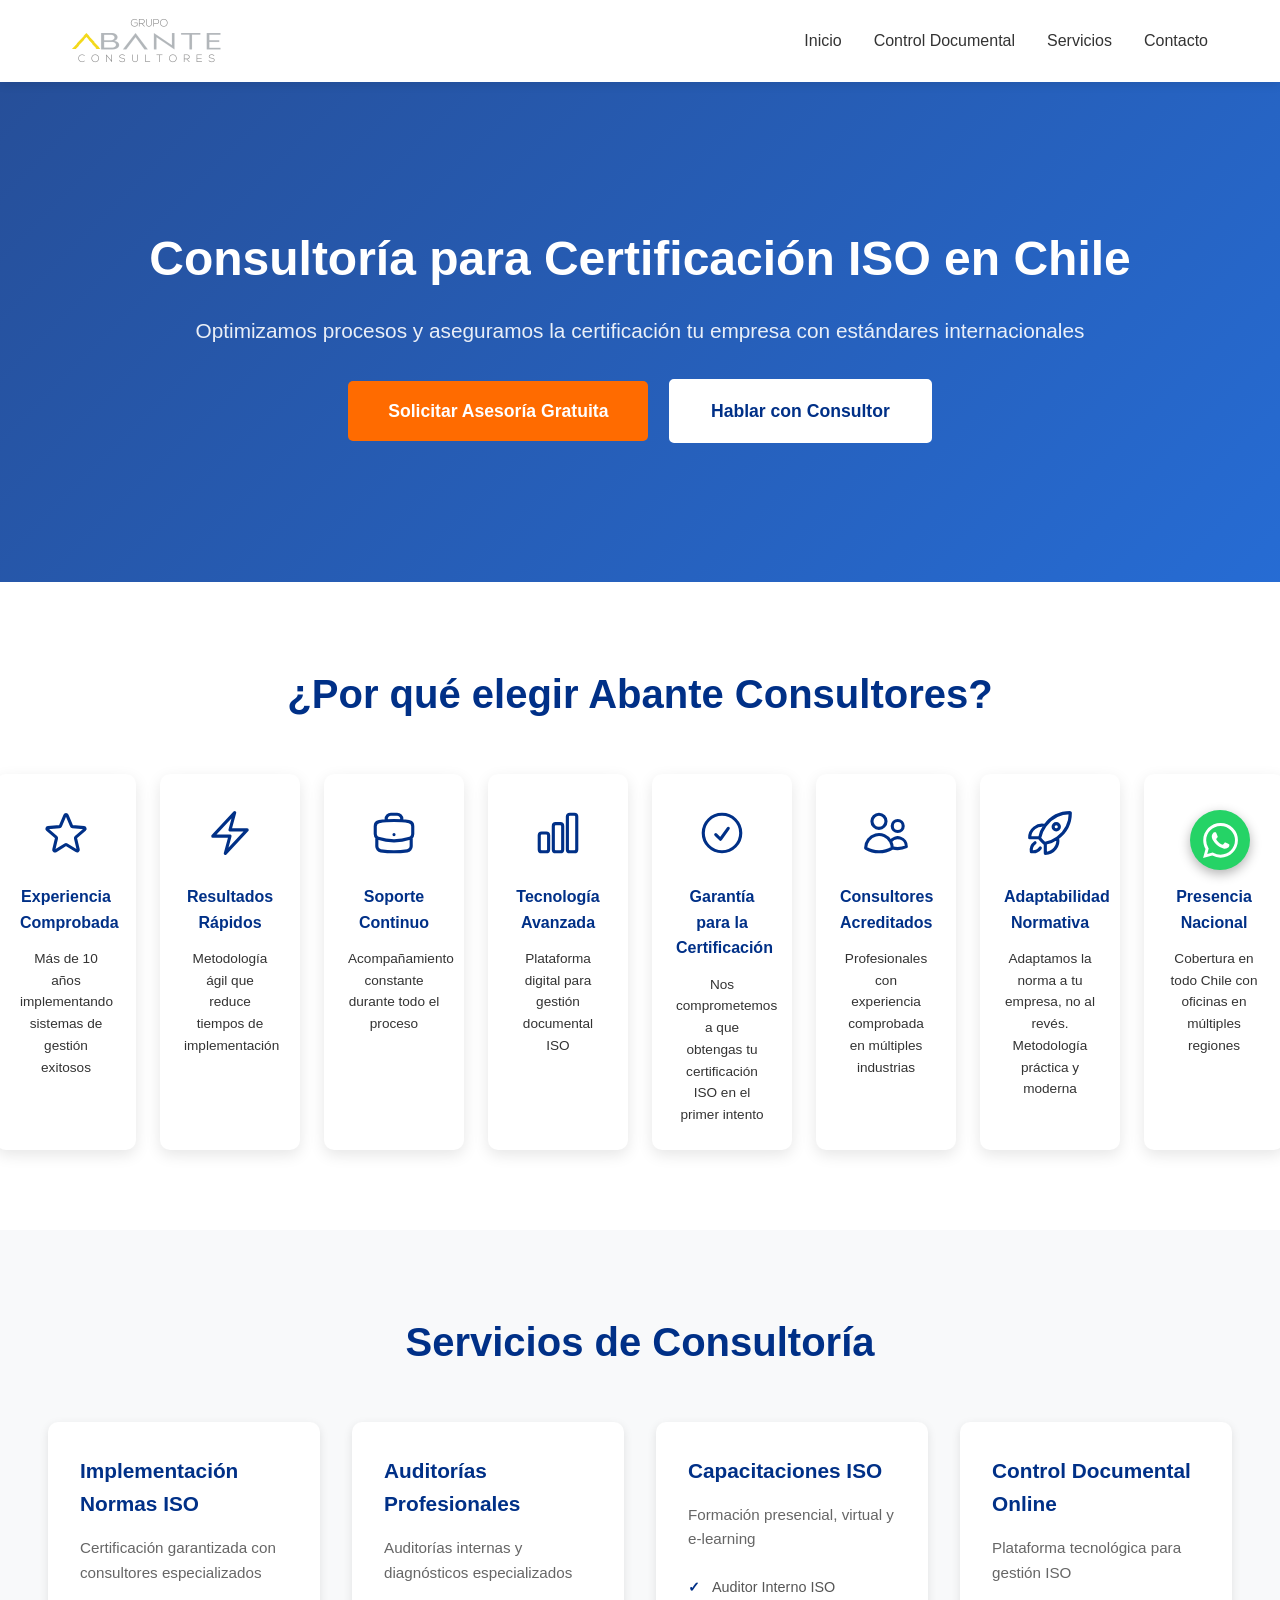
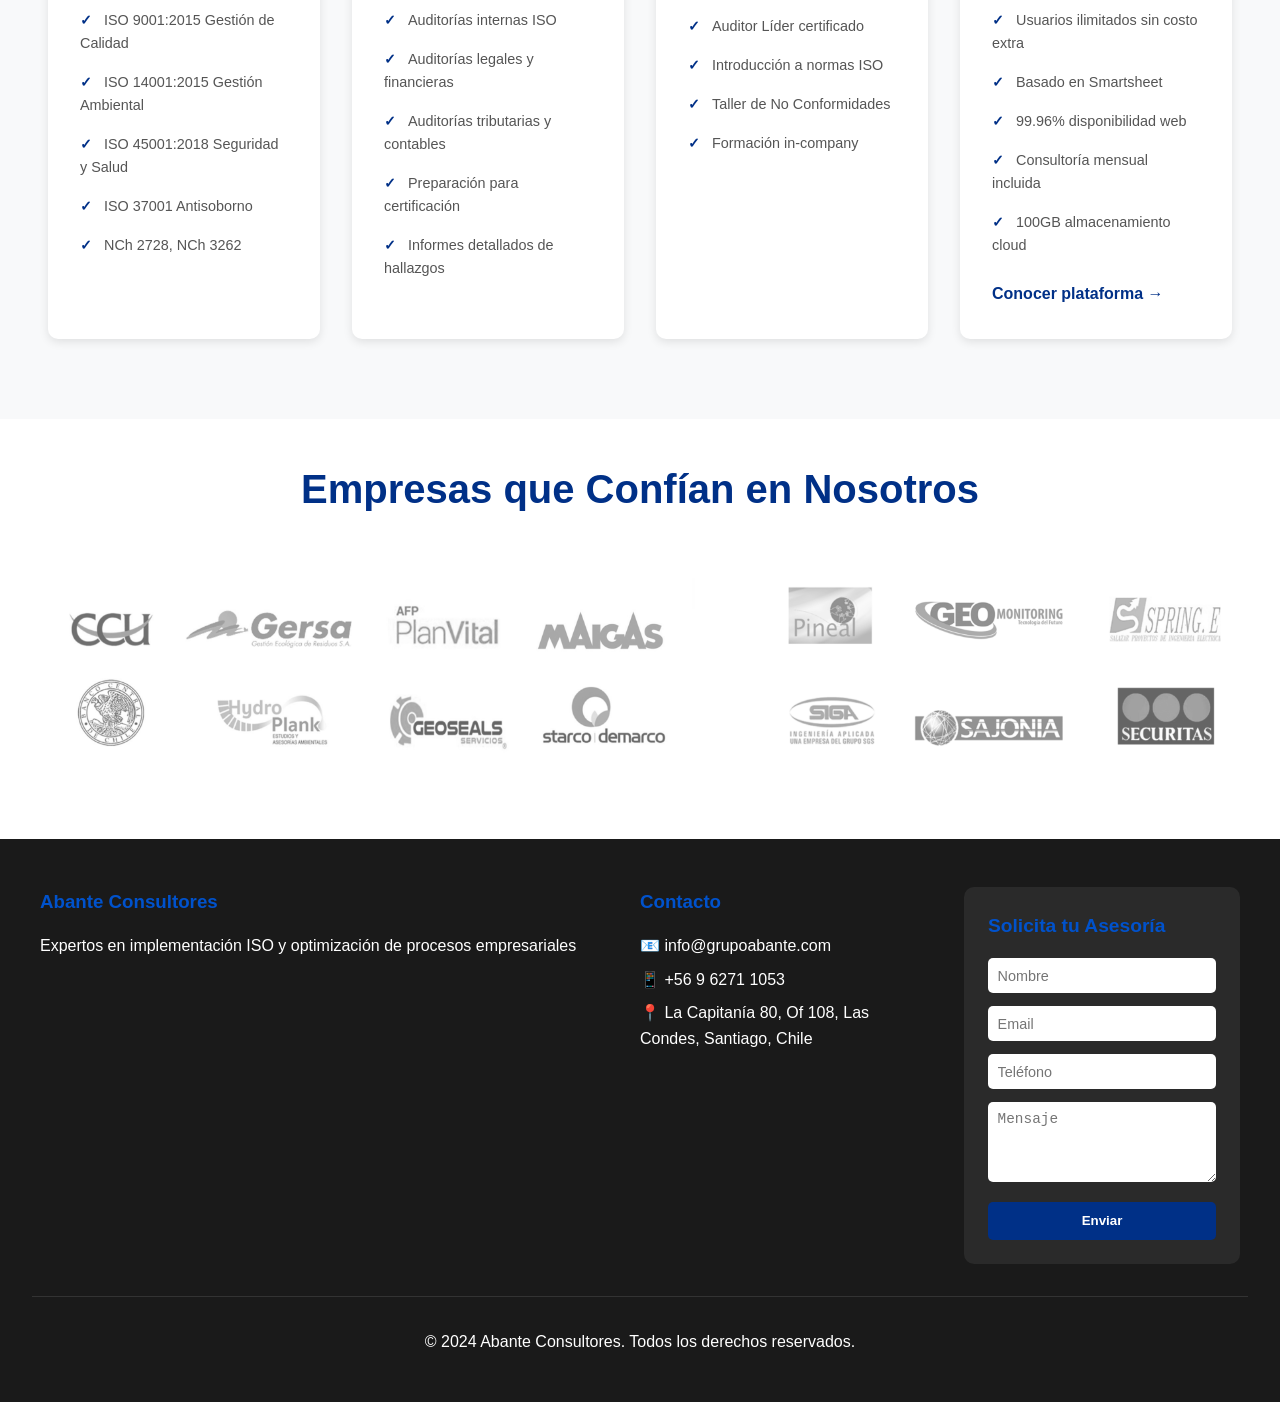
==== commit 5e3b7af4: "Update index.html" ====
--- a/index.html
+++ b/index.html
@@ -5,58 +5,67 @@
     <meta name="viewport" content="width=device-width, initial-scale=1.0">
     
     <!-- SEO Meta Tags -->
-    <title>Control Documental ISO Chile | Plataforma Usuarios Ilimitados + Consultoría | Grupo Abante</title>
-    <meta name="description" content="Sistema control documental ISO con usuarios ilimitados, 99.96% disponibilidad y consultoría mensual incluida. Plataforma Smartsheet para certificación ISO en Chile. Solicita cotización sin compromiso.">
-    <meta name="keywords" content="control documental ISO Chile, sistema gestión documentos ISO, plataforma control documental, Smartsheet ISO, usuarios ilimitados ISO, consultoría ISO incluida, certificación ISO Chile, gestión documental certificación">
+    <title>Consultoría ISO Chile | Certificación ISO 9001, 14001, 45001 | Grupo Abante</title>
+    <meta name="description" content="Consultoría para certificación ISO en Chile. Implementación garantizada de ISO 9001, 14001, 45001, 37001. Control documental online con usuarios ilimitados. Presencia en todo Chile.">
+    <meta name="keywords" content="sistema de gestión ISO Chile, consultoría ISO, ISO 9001 Chile, ISO 14001, ISO 45001, control documental ISO, auditoría ISO, capacitación ISO, implementación normas ISO">
     <meta name="author" content="Grupo Abante">
     <meta name="robots" content="index, follow">
-    <link rel="canonical" href="https://www.grupoabante.com/landing.html">
+    <link rel="canonical" href="https://www.grupoabante.com/">
     
     <!-- Open Graph / Facebook -->
     <meta property="og:type" content="website">
-    <meta property="og:url" content="https://www.grupoabante.com/landing.html">
-    <meta property="og:title" content="Control Documental ISO | Usuarios Ilimitados + Consultoría Incluida">
-    <meta property="og:description" content="Plataforma web profesional para control documental ISO. Usuarios ilimitados, 99.96% disponibilidad, consultoría mensual estructural incluida. Solicita cotización.">
+    <meta property="og:url" content="https://www.grupoabante.com/">
+    <meta property="og:title" content="Consultoría ISO Chile | Implementación ISO 9001, 14001, 45001 | Grupo Abante">
+    <meta property="og:description" content="Consultoría para certificación ISO en Chile. Implementación garantizada de ISO 9001, 14001, 45001, 37001. Control documental online con usuarios ilimitados.">
     <meta property="og:image" content="https://www.grupoabante.com/images/logoabante.png">
     
     <!-- Twitter -->
     <meta property="twitter:card" content="summary_large_image">
-    <meta property="twitter:url" content="https://www.grupoabante.com/landing.html">
-    <meta property="twitter:title" content="Control Documental ISO | Usuarios Ilimitados + Consultoría">
-    <meta property="twitter:description" content="Sistema control documental ISO con usuarios ilimitados y consultoría mensual incluida. Plataforma Smartsheet 99.96% disponibilidad.">
+    <meta property="twitter:url" content="https://www.grupoabante.com/">
+    <meta property="twitter:title" content="Consultoría ISO Chile | Implementación ISO 9001, 14001, 45001 | Grupo Abante">
+    <meta property="twitter:description" content="Consultoría para certificación ISO en Chile. Implementación garantizada de ISO 9001, 14001, 45001, 37001. Control documental online con usuarios ilimitados.">
     <meta property="twitter:image" content="https://www.grupoabante.com/images/logoabante.png">
     
     <!-- Geo Tags -->
-    <meta name="geo.region" content="CL">
-    <meta name="geo.placename" content="Chile">
+    <meta name="geo.region" content="CL-RM">
+    <meta name="geo.placename" content="Santiago, Chile">
+    <meta name="geo.position" content="-33.4372;-70.6506">
+    <meta name="ICBM" content="-33.4372, -70.6506">
     
     <!-- Schema.org Structured Data -->
     <script type="application/ld+json">
     {
       "@context": "https://schema.org",
-      "@type": "SoftwareApplication",
-      "name": "Control Documental ISO - Grupo Abante",
-      "applicationCategory": "BusinessApplication",
-      "offers": {
-        "@type": "Offer",
-        "price": "0",
-        "priceCurrency": "CLP",
-        "availability": "https://schema.org/InStock",
-        "description": "Cotización gratuita para sistema de control documental ISO"
+      "@type": "ProfessionalService",
+      "name": "Grupo Abante",
+      "image": "https://www.grupoabante.com/images/logoabante.png",
+      "url": "https://www.grupoabante.com",
+      "telephone": "+56962711053",
+      "email": "info@grupoabante.com",
+      "address": {
+        "@type": "PostalAddress",
+        "streetAddress": "La Capitanía 80, Of 108",
+        "addressLocality": "Las Condes",
+        "addressRegion": "Santiago",
+        "addressCountry": "CL"
       },
+      "geo": {
+        "@type": "GeoCoordinates",
+        "latitude": -33.4372,
+        "longitude": -70.6506
+      },
+      "priceRange": "$$",
+      "description": "Consultoría para certificación ISO en Chile. Implementación garantizada de ISO 9001, 14001, 45001, 37001. Control documental online.",
+      "areaServed": {
+        "@type": "Country",
+        "name": "Chile"
+      },
+      "serviceType": ["Consultoría ISO", "Implementacion ISO", "Auditorías ISO", "Capacitación ISO", "Control Documental"],
       "aggregateRating": {
         "@type": "AggregateRating",
         "ratingValue": "4.8",
-        "reviewCount": "89"
-      },
-      "provider": {
-        "@type": "Organization",
-        "name": "Grupo Abante",
-        "url": "https://www.grupoabante.com",
-        "telephone": "+56962711053",
-        "email": "info@grupoabante.com"
-      },
-      "featureList": "Usuarios ilimitados, Consultoría mensual incluida, 99.96% disponibilidad, 100GB almacenamiento cloud, Basado en Smartsheet"
+        "reviewCount": "127"
+      }
     }
     </script>
     
@@ -66,38 +75,104 @@
             padding: 0;
             box-sizing: border-box;
         }
-        
-        :root {
-            --primary: #003087;
-            --secondary: #FF6B00;
-            --success: #28a745;
-            --dark: #1a1a1a;
-            --gray: #666;
-            --light: #f8f9fa;
-        }
-        
+
         body {
             font-family: 'Segoe UI', Tahoma, Geneva, Verdana, sans-serif;
             line-height: 1.6;
-            color: var(--dark);
-        }
-        
-        .container {
-            max-width: 1100px;
+            color: #333;
+            overflow-x: hidden;
+        }
+
+        /* Animaciones */
+        @keyframes fadeInUp {
+            from {
+                opacity: 0;
+                transform: translateY(30px);
+            }
+            to {
+                opacity: 1;
+                transform: translateY(0);
+            }
+        }
+
+        @keyframes fadeIn {
+            from {
+                opacity: 0;
+            }
+            to {
+                opacity: 1;
+            }
+        }
+
+        .fade-in-up {
+            animation: fadeInUp 0.8s ease-out forwards;
+        }
+
+        .animate-on-scroll {
+            opacity: 0;
+            transform: translateY(30px);
+            transition: opacity 0.8s ease-out, transform 0.8s ease-out;
+        }
+
+        .animate-on-scroll.visible {
+            opacity: 1;
+            transform: translateY(0);
+        }
+
+        /* Header */
+        header {
+            background: white;
+            box-shadow: 0 2px 10px rgba(0,0,0,0.1);
+            position: sticky;
+            top: 0;
+            z-index: 1000;
+            animation: fadeIn 0.5s ease-out;
+        }
+
+        nav {
+            max-width: 1200px;
             margin: 0 auto;
-            padding: 0 20px;
-        }
-        
-        /* Hero Section */
+            display: flex;
+            justify-content: space-between;
+            align-items: center;
+            padding: 1rem 2rem;
+        }
+
+        .logo {
+            height: 50px;
+            cursor: pointer;
+        }
+
+        .nav-links {
+            display: flex;
+            list-style: none;
+            gap: 2rem;
+        }
+
+        .nav-links a {
+            text-decoration: none;
+            color: #333;
+            font-weight: 500;
+            transition: color 0.3s, transform 0.3s;
+            display: inline-block;
+        }
+
+        .nav-links a:hover {
+            color: #003087;
+            transform: translateY(-2px);
+        }
+
+        /* Hero Section con Video */
         .hero {
             position: relative;
             color: white;
-            padding: 60px 20px;
+            padding: 6rem 2rem;
             text-align: center;
-            min-height: 600px;
+            overflow: hidden;
+            min-height: 500px;
             display: flex;
             align-items: center;
-            overflow: hidden;
+            justify-content: center;
         }
 
         .hero-video {
@@ -119,612 +194,731 @@
             background: linear-gradient(135deg, rgba(0,48,135,0.85) 0%, rgba(0,82,204,0.85) 100%);
             z-index: 1;
         }
-        
+
         .hero-content {
-            max-width: 800px;
+            position: relative;
+            z-index: 2;
+        }
+
+        .hero h1 {
+            font-size: 3rem;
+            margin-bottom: 1rem;
+            animation: fadeInUp 0.8s ease-out 0.2s backwards;
+        }
+
+        .hero p {
+            font-size: 1.3rem;
+            margin-bottom: 2rem;
+            opacity: 0.9;
+            animation: fadeInUp 0.8s ease-out 0.4s backwards;
+        }
+
+        .cta-button {
+            background: #FF6B00;
+            color: white;
+            padding: 1rem 2.5rem;
+            border: none;
+            border-radius: 5px;
+            font-size: 1.1rem;
+            font-weight: bold;
+            cursor: pointer;
+            transition: transform 0.3s, box-shadow 0.3s;
+            animation: fadeInUp 0.8s ease-out 0.6s backwards;
+            text-decoration: none;
+            display: inline-block;
+        }
+
+        .cta-button:hover {
+            transform: translateY(-3px);
+            box-shadow: 0 10px 20px rgba(255, 107, 0, 0.3);
+        }
+
+        .cta-button-secondary {
+            background: white;
+            color: #003087;
+            padding: 1rem 2.5rem;
+            border: 2px solid white;
+            border-radius: 5px;
+            font-size: 1.1rem;
+            font-weight: bold;
+            cursor: pointer;
+            transition: transform 0.3s, box-shadow 0.3s;
+            animation: fadeInUp 0.8s ease-out 0.6s backwards;
+            text-decoration: none;
+            display: inline-block;
+            margin-left: 1rem;
+        }
+
+        .cta-button-secondary:hover {
+            transform: translateY(-3px);
+            box-shadow: 0 10px 20px rgba(255, 255, 255, 0.3);
+        }
+
+        /* Features Section */
+        .features {
+            padding: 5rem 2rem;
+            max-width: 1400px;
+            margin: 0 auto;
+        }
+
+        .features h2 {
+            text-align: center;
+            font-size: 2.5rem;
+            color: #003087;
+            margin-bottom: 3rem;
+        }
+
+        .features-grid {
+            display: flex;
+            justify-content: center;
+            align-items: stretch;
+            gap: 1.5rem;
+            flex-wrap: nowrap;
+        }
+
+        .feature-card {
+            text-align: center;
+            padding: 1.5rem;
+            background: white;
+            border-radius: 10px;
+            box-shadow: 0 5px 15px rgba(0,0,0,0.1);
+            transition: transform 0.3s, box-shadow 0.3s;
+            flex: 0 0 calc(12.5% - 1.5rem);
+            min-width: 140px;
+        }
+
+        .feature-card:hover {
+            transform: translateY(-10px);
+            box-shadow: 0 15px 30px rgba(0,0,0,0.15);
+        }
+
+        .feature-icon {
+            width: 70px;
+            height: 70px;
+            margin: 0 auto 1rem;
+            display: flex;
+            align-items: center;
+            justify-content: center;
+        }
+
+        .feature-icon svg {
+            width: 50px;
+            height: 50px;
+            stroke: #003087;
+            transition: transform 0.3s;
+        }
+
+        .feature-card:hover .feature-icon svg {
+            transform: scale(1.1);
+        }
+
+        .feature-card h3 {
+            color: #003087;
+            margin-bottom: 0.8rem;
+            font-size: 1rem;
+        }
+
+        .feature-card p {
+            font-size: 0.85rem;
+        }
+
+        /* Services Section */
+        .services {
+            position: relative;
+            padding: 5rem 2rem;
+            overflow: hidden;
+        }
+
+        .services-video {
+            position: absolute;
+            top: 0;
+            left: 0;
+            width: 100%;
+            height: 100%;
+            object-fit: cover;
+            z-index: 0;
+        }
+
+        .services-overlay {
+            position: absolute;
+            top: 0;
+            left: 0;
+            width: 100%;
+            height: 100%;
+            background: rgba(248, 249, 250, 0.92);
+            z-index: 1;
+        }
+
+        .services-container {
+            max-width: 1400px;
             margin: 0 auto;
             position: relative;
             z-index: 2;
         }
-        
-        .hero h1 {
-            font-size: 44px;
-            font-weight: 700;
-            margin-bottom: 20px;
-            line-height: 1.2;
-        }
-        
-        .hero-subtitle {
-            font-size: 22px;
-            margin-bottom: 15px;
-            opacity: 0.95;
-        }
-        
-        .hero-benefit {
-            font-size: 18px;
-            margin-bottom: 35px;
-            font-weight: 500;
-            background: rgba(255,255,255,0.15);
-            padding: 15px 25px;
-            border-radius: 8px;
-            display: inline-block;
-        }
-        
-        .cta-primary {
-            background: var(--secondary);
-            color: white;
-            padding: 20px 50px;
-            font-size: 20px;
-            font-weight: 700;
-            border: none;
-            border-radius: 8px;
-            cursor: pointer;
-            text-decoration: none;
-            display: inline-block;
-            transition: all 0.3s;
-            box-shadow: 0 5px 20px rgba(255, 107, 0, 0.4);
-        }
-        
-        .cta-primary:hover {
-            background: #ff7700;
-            transform: translateY(-3px);
-            box-shadow: 0 8px 30px rgba(255, 107, 0, 0.5);
-        }
-        
-        /* Trust Bar */
-        .trust-bar {
-            background: white;
-            padding: 20px;
-            box-shadow: 0 2px 10px rgba(0,0,0,0.1);
+
+        .services h2 {
             text-align: center;
-        }
-        
-        .trust-items {
+            font-size: 2.5rem;
+            color: #003087;
+            margin-bottom: 3rem;
+        }
+
+        .services-grid {
             display: flex;
             justify-content: center;
-            align-items: center;
-            gap: 40px;
-            flex-wrap: wrap;
-        }
-        
-        .trust-item {
+            align-items: stretch;
+            gap: 2rem;
+            flex-wrap: nowrap;
+        }
+
+        .service-card {
+            background: white;
+            padding: 2rem;
+            border-radius: 10px;
+            box-shadow: 0 3px 10px rgba(0,0,0,0.1);
+            transition: transform 0.3s, box-shadow 0.3s;
+            flex: 0 0 calc(25% - 2rem);
+            min-width: 250px;
+        }
+
+        .service-card:hover {
+            transform: translateY(-5px);
+            box-shadow: 0 8px 20px rgba(0,0,0,0.15);
+        }
+
+        .service-card h3 {
+            color: #003087;
+            margin-bottom: 1rem;
+            font-size: 1.3rem;
+        }
+
+        .service-card p {
+            color: #666;
+            margin-bottom: 1rem;
+            font-size: 0.95rem;
+        }
+
+        .service-card ul {
+            list-style: none;
+            padding: 0;
+        }
+
+        .service-card ul li {
+            padding: 0.5rem 0;
+            color: #555;
+            font-size: 0.9rem;
+        }
+
+        .service-card ul li::before {
+            content: "✓ ";
+            color: #003087;
+            font-weight: bold;
+            margin-right: 0.5rem;
+        }
+
+        .service-link {
+            display: inline-block;
+            margin-top: 1rem;
+            color: #003087;
+            text-decoration: none;
+            font-weight: 600;
+            transition: transform 0.3s;
+        }
+
+        .service-link:hover {
+            transform: translateX(5px);
+        }
+
+        /* Clients Section */
+        .clients {
+            padding: 2.4rem 2rem;
+            max-width: 100%;
+            margin: 0 auto;
+            text-align: center;
+            overflow: hidden;
+            position: relative;
+        }
+
+        .clients h2 {
+            font-size: 2.5rem;
+            color: #003087;
+            margin-bottom: 1.6rem;
+            position: relative;
+            z-index: 10;
+        }
+
+        .clients-carousel {
+            position: relative;
+            width: 100%;
+            overflow: hidden;
+            padding: 0.8rem 0;
+        }
+
+        .clients-track {
             display: flex;
-            align-items: center;
-            gap: 10px;
-            font-weight: 600;
-            color: var(--gray);
-        }
-        
-        .trust-icon {
-            width: 24px;
-            height: 24px;
-            fill: var(--success);
-        }
-        
-        /* Problem-Solution Section */
-        .problem-solution {
-            padding: 80px 20px;
-            background: var(--light);
-        }
-        
-        .two-columns {
-            display: grid;
-            grid-template-columns: 1fr 1fr;
-            gap: 50px;
-            margin-top: 40px;
-        }
-        
-        .problem-box, .solution-box {
-            padding: 40px;
-            border-radius: 10px;
-        }
-        
-        .problem-box {
-            background: white;
-            border-left: 5px solid #dc3545;
-        }
-        
-        .solution-box {
-            background: linear-gradient(135deg, #28a745 0%, #20c997 100%);
-            color: white;
-        }
-        
-        .problem-box h3, .solution-box h3 {
-            font-size: 28px;
-            margin-bottom: 25px;
-        }
-        
-        .problem-box ul, .solution-box ul {
-            list-style: none;
-        }
-        
-        .problem-box li {
-            padding: 12px 0;
-            padding-left: 30px;
-            position: relative;
-            color: var(--gray);
-        }
-        
-        .problem-box li:before {
-            content: "✗";
-            position: absolute;
-            left: 0;
-            color: #dc3545;
-            font-weight: bold;
-            font-size: 20px;
-        }
-        
-        .solution-box li {
-            padding: 12px 0;
-            padding-left: 30px;
-            position: relative;
-        }
-        
-        .solution-box li:before {
-            content: "✓";
-            position: absolute;
-            left: 0;
-            font-weight: bold;
-            font-size: 20px;
-        }
-        
-        /* Features Section */
-        .features {
-            padding: 80px 20px;
-            background: white;
-        }
-        
-        .section-title {
-            text-align: center;
-            font-size: 36px;
-            margin-bottom: 50px;
-            color: var(--dark);
-        }
-        
-        .features-grid {
-            display: grid;
-            grid-template-columns: repeat(auto-fit, minmax(300px, 1fr));
-            gap: 30px;
-            margin-top: 40px;
-        }
-        
-        .feature-card {
-            background: var(--light);
-            padding: 35px;
-            border-radius: 10px;
-            transition: all 0.3s;
-        }
-        
-        .feature-card:hover {
-            transform: translateY(-5px);
-            box-shadow: 0 10px 30px rgba(0,0,0,0.1);
-        }
-        
-        .feature-number {
-            display: inline-block;
-            width: 40px;
-            height: 40px;
-            background: var(--primary);
-            color: white;
-            border-radius: 50%;
-            text-align: center;
-            line-height: 40px;
-            font-weight: 700;
-            margin-bottom: 15px;
-        }
-        
-        .feature-card h4 {
-            font-size: 20px;
-            margin-bottom: 12px;
-            color: var(--dark);
-        }
-        
-        .feature-card p {
-            color: var(--gray);
-            line-height: 1.7;
-        }
-        
-        /* Consulting Section */
-        .consulting {
-            padding: 80px 20px;
-            background: linear-gradient(135deg, #f8f9fa 0%, #e9ecef 100%);
-        }
-        
-        .consulting-content {
-            max-width: 800px;
-            margin: 40px auto;
-            background: white;
-            padding: 50px;
-            border-radius: 15px;
-            box-shadow: 0 10px 40px rgba(0,0,0,0.1);
-        }
-        
-        .consulting-list {
-            list-style: none;
-            margin-top: 30px;
-        }
-        
-        .consulting-list li {
-            padding: 15px 0;
-            padding-left: 40px;
-            position: relative;
-            font-size: 18px;
-            border-bottom: 1px solid #eee;
-        }
-        
-        .consulting-list li:last-child {
-            border-bottom: none;
-        }
-        
-        .consulting-list li:before {
-            content: "";
-            position: absolute;
-            left: 0;
-            width: 24px;
-            height: 24px;
-            background: var(--primary);
-            border-radius: 50%;
+            gap: 3rem;
+            animation: scroll 55s linear infinite;
+            width: fit-content;
+        }
+
+        .clients-track:hover {
+            animation-play-state: paused;
+        }
+
+        @keyframes scroll {
+            0% {
+                transform: translateX(0);
+            }
+            100% {
+                transform: translateX(-50%);
+            }
+        }
+
+        .client-logo {
+            flex-shrink: 0;
+            padding: 0.8rem;
+            filter: grayscale(100%);
+            opacity: 0.6;
+            transition: all 0.3s, transform 0.3s;
             display: flex;
             align-items: center;
             justify-content: center;
-        }
-        
-        .consulting-list li:after {
-            content: "✓";
-            position: absolute;
-            left: 7px;
-            top: 15px;
+            min-height: 160px;
+        }
+
+        .client-logo:hover {
+            filter: grayscale(0%);
+            opacity: 1;
+            transform: scale(1.05);
+        }
+
+        .client-logo img {
+            max-width: 650px;
+            max-height: 390px;
+            height: auto;
+            width: auto;
+            object-fit: contain;
+        }
+
+        /* Footer */
+        footer {
+            background: #1a1a1a;
             color: white;
-            font-size: 16px;
-            font-weight: bold;
-        }
-        
-        /* CTA Form Section */
-        .cta-form-section {
-            padding: 80px 20px;
-            background: linear-gradient(135deg, #003087 0%, #0052CC 100%);
+            padding: 3rem 2rem;
+        }
+
+        .footer-content {
+            max-width: 1200px;
+            margin: 0 auto;
+            display: grid;
+            grid-template-columns: 2fr 1fr 1fr;
+            gap: 3rem;
+            align-items: start;
+        }
+
+        .footer-section h3 {
+            margin-bottom: 1rem;
+            color: #0052CC;
+        }
+
+        .footer-section ul {
+            list-style: none;
+        }
+
+        .footer-section ul li {
+            margin-bottom: 0.5rem;
+        }
+
+        .footer-section a {
+            color: #ccc;
+            text-decoration: none;
+            transition: color 0.3s;
+        }
+
+        .footer-section a:hover {
             color: white;
         }
-        
-        .form-container {
-            max-width: 600px;
-            margin: 40px auto;
-            background: white;
-            padding: 50px;
-            border-radius: 15px;
-            box-shadow: 0 15px 50px rgba(0,0,0,0.3);
-        }
-        
-        .form-container h3 {
-            color: var(--dark);
-            font-size: 28px;
-            margin-bottom: 30px;
-            text-align: center;
-        }
-        
-        .form-group {
-            margin-bottom: 25px;
-        }
-        
-        .form-group label {
-            display: block;
-            margin-bottom: 8px;
-            font-weight: 600;
-            color: var(--dark);
-            font-size: 15px;
-        }
-        
-        .form-group input {
+
+        .footer-form {
+            background: #2a2a2a;
+            padding: 1.5rem;
+            border-radius: 10px;
+        }
+
+        .footer-form h3 {
+            font-size: 1.2rem;
+            margin-bottom: 1rem;
+        }
+
+        .footer-form input {
             width: 100%;
-            padding: 15px;
-            border: 2px solid #ddd;
-            border-radius: 8px;
-            font-size: 16px;
-            transition: all 0.3s;
-        }
-        
-        .form-group input:focus {
-            outline: none;
-            border-color: var(--primary);
-            box-shadow: 0 0 0 3px rgba(0, 48, 135, 0.1);
-        }
-        
-        .btn-submit {
+            padding: 0.6rem;
+            margin-bottom: 0.8rem;
+            border: none;
+            border-radius: 5px;
+            font-size: 0.9rem;
+        }
+
+        .footer-form textarea {
             width: 100%;
-            padding: 18px;
-            background: var(--secondary);
+            padding: 0.6rem;
+            margin-bottom: 0.8rem;
+            border: none;
+            border-radius: 5px;
+            font-size: 0.9rem;
+            min-height: 80px;
+            resize: vertical;
+        }
+
+        .footer-form button {
+            width: 100%;
+            padding: 0.7rem;
+            background: #003087;
             color: white;
             border: none;
-            border-radius: 8px;
-            font-size: 20px;
-            font-weight: 700;
+            border-radius: 5px;
             cursor: pointer;
-            transition: all 0.3s;
-        }
-        
-        .btn-submit:hover {
-            background: #ff7700;
-            transform: translateY(-2px);
-            box-shadow: 0 5px 20px rgba(255, 107, 0, 0.4);
-        }
-        
-        .form-privacy {
-            margin-top: 20px;
-            font-size: 12px;
-            color: var(--gray);
+            font-weight: bold;
+            transition: background 0.3s;
+        }
+
+        .footer-form button:hover {
+            background: #0052CC;
+        }
+
+        .footer-bottom {
             text-align: center;
-        }
-        
-        /* Trust Section */
-        .trust-section {
-            padding: 60px 20px;
-            background: white;
-            text-align: center;
-        }
-        
-        .coverage-text {
-            font-size: 16px;
-            color: var(--gray);
-            margin-top: 30px;
-            font-weight: 500;
-        }
-        
-        /* WhatsApp Float */
+            margin-top: 2rem;
+            padding-top: 2rem;
+            border-top: 1px solid #333;
+        }
+
         .whatsapp-float {
             position: fixed;
             bottom: 30px;
             right: 30px;
             background: #25D366;
             color: white;
-            width: 70px;
-            height: 70px;
+            width: 60px;
+            height: 60px;
             border-radius: 50%;
             display: flex;
             align-items: center;
             justify-content: center;
-            font-size: 36px;
-            box-shadow: 0 5px 25px rgba(37, 211, 102, 0.5);
-            z-index: 999;
+            font-size: 30px;
+            box-shadow: 0 4px 12px rgba(0,0,0,0.3);
+            z-index: 1000;
+            transition: transform 0.3s, box-shadow 0.3s;
             text-decoration: none;
-            animation: pulse 2s infinite;
-        }
-        
-        @keyframes pulse {
-            0% { box-shadow: 0 5px 25px rgba(37, 211, 102, 0.5); }
-            50% { box-shadow: 0 5px 35px rgba(37, 211, 102, 0.7); }
-            100% { box-shadow: 0 5px 25px rgba(37, 211, 102, 0.5); }
-        }
-        
+        }
+
         .whatsapp-float:hover {
             transform: scale(1.1);
-        }
-        
-        /* Responsive */
+            box-shadow: 0 6px 20px rgba(0,0,0,0.4);
+        }
+
+        @media (max-width: 968px) {
+            .services-grid {
+                flex-wrap: wrap;
+            }
+            
+            .services-grid .service-card {
+                flex: 0 1 calc(50% - 2rem);
+            }
+
+            .features-grid {
+                flex-wrap: wrap;
+            }
+            
+            .features-grid .feature-card {
+                flex: 0 1 calc(25% - 1.5rem);
+            }
+        }
+
         @media (max-width: 768px) {
             .hero h1 {
-                font-size: 32px;
-            }
-            
-            .hero-subtitle {
-                font-size: 18px;
-            }
-            
-            .two-columns {
+                font-size: 2rem;
+            }
+
+            .nav-links {
+                display: none;
+            }
+
+            .services-grid .service-card {
+                flex: 0 1 100%;
+            }
+
+            .features-grid .feature-card {
+                flex: 0 1 calc(50% - 1.5rem);
+            }
+
+            .footer-content {
                 grid-template-columns: 1fr;
             }
-            
-            .features-grid {
-                grid-template-columns: 1fr;
-            }
-            
-            .form-container,
-            .consulting-content {
-                padding: 30px 20px;
-            }
-            
-            .cta-primary {
-                padding: 18px 40px;
-                font-size: 18px;
+
+            .cta-button-secondary {
+                margin-left: 0;
+                margin-top: 1rem;
             }
         }
     </style>
 </head>
 <body>
+    <!-- WhatsApp Float Button -->
+    <a href="https://wa.me/56962711053" class="whatsapp-float" target="_blank" title="Contáctanos por WhatsApp">
+        <svg xmlns="http://www.w3.org/2000/svg" viewBox="0 0 24 24" fill="currentColor" width="35" height="35">
+            <path d="M17.472 14.382c-.297-.149-1.758-.867-2.03-.967-.273-.099-.471-.148-.67.15-.197.297-.767.966-.94 1.164-.173.199-.347.223-.644.075-.297-.15-1.255-.463-2.39-1.475-.883-.788-1.48-1.761-1.653-2.059-.173-.297-.018-.458.13-.606.134-.133.298-.347.446-.52.149-.174.198-.298.298-.497.099-.198.05-.371-.025-.52-.075-.149-.669-1.612-.916-2.207-.242-.579-.487-.5-.669-.51-.173-.008-.371-.01-.57-.01-.198 0-.52.074-.792.372-.272.297-1.04 1.016-1.04 2.479 0 1.462 1.065 2.875 1.213 3.074.149.198 2.096 3.2 5.077 4.487.709.306 1.262.489 1.694.625.712.227 1.36.195 1.871.118.571-.085 1.758-.719 2.006-1.413.248-.694.248-1.289.173-1.413-.074-.124-.272-.198-.57-.347m-5.421 7.403h-.004a9.87 9.87 0 01-5.031-1.378l-.361-.214-3.741.982.998-3.648-.235-.374a9.86 9.86 0 01-1.51-5.26c.001-5.45 4.436-9.884 9.888-9.884 2.64 0 5.122 1.03 6.988 2.898a9.825 9.825 0 012.893 6.994c-.003 5.45-4.437 9.884-9.885 9.884m8.413-18.297A11.815 11.815 0 0012.05 0C5.495 0 .16 5.335.157 11.892c0 2.096.547 4.142 1.588 5.945L.057 24l6.305-1.654a11.882 11.882 0 005.683 1.448h.005c6.554 0 11.89-5.335 11.893-11.893a11.821 11.821 0 00-3.48-8.413Z"/>
+        </svg>
+    </a>
+
     <!-- Header -->
-    <header style="background: white; box-shadow: 0 2px 10px rgba(0,0,0,0.1); position: sticky; top: 0; z-index: 1000;">
-        <nav style="max-width: 1200px; margin: 0 auto; display: flex; justify-content: space-between; align-items: center; padding: 1rem 2rem;">
-            <a href="index.html"><img src="images/logoabante.png" alt="Grupo Abante" style="height: 50px; cursor: pointer;"></a>
-            <ul style="display: flex; list-style: none; gap: 2rem; margin: 0;">
-                <li><a href="index.html#inicio" style="text-decoration: none; color: #333; font-weight: 500;">Inicio</a></li>
-                <li><a href="landing.html" style="text-decoration: none; color: #003087; font-weight: 600;">Control Documental</a></li>
-                <li><a href="index.html#servicios" style="text-decoration: none; color: #333; font-weight: 500;">Servicios</a></li>
-                <li><a href="index.html#contacto" style="text-decoration: none; color: #333; font-weight: 500;">Contacto</a></li>
+    <header>
+        <nav>
+            <img src="images/logoabante.png" alt="Grupo Abante" class="logo" style="height: 50px;">
+            <ul class="nav-links">
+                <li><a href="#inicio">Inicio</a></li>
+                <li><a href="landing.html">Control Documental</a></li>
+                <li><a href="#servicios">Servicios</a></li>
+                <li><a href="#contacto">Contacto</a></li>
             </ul>
         </nav>
     </header>
 
-    <!-- Hero Section -->
-    <section class="hero">
+    <!-- Hero Section con Video -->
+    <section class="hero" id="inicio">
         <video class="hero-video" autoplay loop muted playsinline>
-            <source src="images/video3.mp4" type="video/mp4">
+            <source src="images/video1.mp4" type="video/mp4">
         </video>
         <div class="hero-overlay"></div>
         <div class="hero-content">
-            <h1>Sistema de Control de Documentos Certificación ISO</h1>
-            <p class="hero-subtitle">Plataforma web profesional con usuarios ilimitados + Consultoría mensual estructural incluida</p>
-            <div class="hero-benefit">
-                ✓ Sin inversión en software &nbsp;|&nbsp; ✓ Sin límite de usuarios &nbsp;|&nbsp; ✓ 99.96% disponibilidad
-            </div>
-            <a href="#formulario" class="cta-primary">SOLICITAR COTIZACIÓN PERSONALIZADA</a>
+            <h1>Consultoría para Certificación ISO en Chile</h1>
+            <p>Optimizamos procesos y aseguramos la certificación tu empresa con estándares internacionales</p>
+            <div>
+                <a href="#contacto" class="cta-button">Solicitar Asesoría Gratuita</a>
+                <a href="https://wa.me/56962711053?text=Hola,%20quiero%20hablar%20con%20un%20consultor" class="cta-button-secondary" target="_blank">Hablar con Consultor</a>
+            </div>
         </div>
     </section>
 
-    <!-- Trust Bar -->
-    <div class="trust-bar">
-        <div class="trust-items">
-            <div class="trust-item">
-                <svg class="trust-icon" viewBox="0 0 24 24" fill="none" xmlns="http://www.w3.org/2000/svg">
-                    <circle cx="12" cy="12" r="10" fill="#FF69B4" opacity="0.2"/>
-                    <circle cx="12" cy="12" r="6" fill="#FF69B4" opacity="0.4"/>
-                    <circle cx="12" cy="12" r="3" fill="#FF69B4"/>
-                </svg>
-                <span>Usuarios Ilimitados</span>
-            </div>
-            <div class="trust-item">
-                <svg class="trust-icon" viewBox="0 0 24 24" fill="none" xmlns="http://www.w3.org/2000/svg">
-                    <circle cx="12" cy="12" r="10" fill="#FF69B4" opacity="0.2"/>
-                    <circle cx="12" cy="12" r="6" fill="#FF69B4" opacity="0.4"/>
-                    <circle cx="12" cy="12" r="3" fill="#FF69B4"/>
-                </svg>
-                <span>Consultoría Incluida</span>
-            </div>
-            <div class="trust-item">
-                <svg class="trust-icon" viewBox="0 0 24 24" fill="none" xmlns="http://www.w3.org/2000/svg">
-                    <circle cx="12" cy="12" r="10" fill="#FF69B4" opacity="0.2"/>
-                    <circle cx="12" cy="12" r="6" fill="#FF69B4" opacity="0.4"/>
-                    <circle cx="12" cy="12" r="3" fill="#FF69B4"/>
-                </svg>
-                <span>99.96% Uptime</span>
-            </div>
-            <div class="trust-item">
-                <svg class="trust-icon" viewBox="0 0 24 24" fill="none" xmlns="http://www.w3.org/2000/svg">
-                    <circle cx="12" cy="12" r="10" fill="#FF69B4" opacity="0.2"/>
-                    <circle cx="12" cy="12" r="6" fill="#FF69B4" opacity="0.4"/>
-                    <circle cx="12" cy="12" r="3" fill="#FF69B4"/>
-                </svg>
-                <span>100GB Cloud</span>
-            </div>
-        </div>
-    </div>
-
-    <!-- Problem-Solution Section -->
-    <section class="problem-solution">
-        <div class="container">
-            <h2 class="section-title">¿Tu empresa enfrenta estos desafíos?</h2>
-            <div class="two-columns">
-                <div class="problem-box">
-                    <h3>Problemas Comunes</h3>
-                    <ul>
-                        <li>Control documental manual o en Excel</li>
-                        <li>Dificultad para mantener versiones vigentes</li>
-                        <li>Auditorías ISO con no conformidades documentales</li>
-                        <li>Sistemas caros con licencias por usuario</li>
-                        <li>Falta de trazabilidad en cambios</li>
-                        <li>Documentos desactualizados en circulación</li>
-                    </ul>
-                </div>
-                <div class="solution-box">
-                    <h3>Nuestra Solución</h3>
-                    <ul>
-                        <li>Sistema online basado en Smartsheet</li>
-                        <li>Gestión automatizada de versiones</li>
-                        <li>Control total para auditorías ISO</li>
-                        <li>Usuarios ilimitados sin costo extra</li>
-                        <li>Historial completo de modificaciones</li>
-                        <li>Distribución automática de actualizaciones</li>
-                    </ul>
-                </div>
+    <!-- Features Section -->
+    <section class="features">
+        <h2 class="animate-on-scroll">¿Por qué elegir Abante Consultores?</h2>
+        <div class="features-grid">
+            <div class="feature-card animate-on-scroll">
+                <div class="feature-icon">
+                    <svg xmlns="http://www.w3.org/2000/svg" fill="none" viewBox="0 0 24 24" stroke-width="1.5" stroke="currentColor">
+                        <path stroke-linecap="round" stroke-linejoin="round" d="M11.48 3.499a.562.562 0 011.04 0l2.125 5.111a.563.563 0 00.475.345l5.518.442c.499.04.701.663.321.988l-4.204 3.602a.563.563 0 00-.182.557l1.285 5.385a.562.562 0 01-.84.61l-4.725-2.885a.563.563 0 00-.586 0L6.982 20.54a.562.562 0 01-.84-.61l1.285-5.386a.562.562 0 00-.182-.557l-4.204-3.602a.563.563 0 01.321-.988l5.518-.442a.563.563 0 00.475-.345L11.48 3.5z" />
+                    </svg>
+                </div>
+                <h3>Experiencia Comprobada</h3>
+                <p>Más de 10 años implementando sistemas de gestión exitosos</p>
+            </div>
+            <div class="feature-card animate-on-scroll">
+                <div class="feature-icon">
+                    <svg xmlns="http://www.w3.org/2000/svg" fill="none" viewBox="0 0 24 24" stroke-width="1.5" stroke="currentColor">
+                        <path stroke-linecap="round" stroke-linejoin="round" d="M3.75 13.5l10.5-11.25L12 10.5h8.25L9.75 21.75 12 13.5H3.75z" />
+                    </svg>
+                </div>
+                <h3>Resultados Rápidos</h3>
+                <p>Metodología ágil que reduce tiempos de implementación</p>
+            </div>
+            <div class="feature-card animate-on-scroll">
+                <div class="feature-icon">
+                    <svg xmlns="http://www.w3.org/2000/svg" fill="none" viewBox="0 0 24 24" stroke-width="1.5" stroke="currentColor">
+                        <path stroke-linecap="round" stroke-linejoin="round" d="M20.25 14.15v4.25c0 1.094-.787 2.036-1.872 2.18-2.087.277-4.216.42-6.378.42s-4.291-.143-6.378-.42c-1.085-.144-1.872-1.086-1.872-2.18v-4.25m16.5 0a2.18 2.18 0 00.75-1.661V8.706c0-1.081-.768-2.015-1.837-2.175a48.114 48.114 0 00-3.413-.387m4.5 8.006c-.194.165-.42.295-.673.38A23.978 23.978 0 0112 15.75c-2.648 0-5.195-.429-7.577-1.22a2.016 2.016 0 01-.673-.38m0 0A2.18 2.18 0 013 12.489V8.706c0-1.081.768-2.015 1.837-2.175a48.111 48.111 0 013.413-.387m7.5 0V5.25A2.25 2.25 0 0013.5 3h-3a2.25 2.25 0 00-2.25 2.25v.894m7.5 0a48.667 48.667 0 00-7.5 0M12 12.75h.008v.008H12v-.008z" />
+                    </svg>
+                </div>
+                <h3>Soporte Continuo</h3>
+                <p>Acompañamiento constante durante todo el proceso</p>
+            </div>
+            <div class="feature-card animate-on-scroll">
+                <div class="feature-icon">
+                    <svg xmlns="http://www.w3.org/2000/svg" fill="none" viewBox="0 0 24 24" stroke-width="1.5" stroke="currentColor">
+                        <path stroke-linecap="round" stroke-linejoin="round" d="M3 13.125C3 12.504 3.504 12 4.125 12h2.25c.621 0 1.125.504 1.125 1.125v6.75C7.5 20.496 6.996 21 6.375 21h-2.25A1.125 1.125 0 013 19.875v-6.75zM9.75 8.625c0-.621.504-1.125 1.125-1.125h2.25c.621 0 1.125.504 1.125 1.125v11.25c0 .621-.504 1.125-1.125 1.125h-2.25a1.125 1.125 0 01-1.125-1.125V8.625zM16.5 4.125c0-.621.504-1.125 1.125-1.125h2.25C20.496 3 21 3.504 21 4.125v15.75c0 .621-.504 1.125-1.125 1.125h-2.25a1.125 1.125 0 01-1.125-1.125V4.125z" />
+                    </svg>
+                </div>
+                <h3>Tecnología Avanzada</h3>
+                <p>Plataforma digital para gestión documental ISO</p>
+            </div>
+            <div class="feature-card animate-on-scroll">
+                <div class="feature-icon">
+                    <svg xmlns="http://www.w3.org/2000/svg" fill="none" viewBox="0 0 24 24" stroke-width="1.5" stroke="currentColor">
+                        <path stroke-linecap="round" stroke-linejoin="round" d="M9 12.75L11.25 15 15 9.75M21 12a9 9 0 11-18 0 9 9 0 0118 0z" />
+                    </svg>
+                </div>
+                <h3>Garantía para la Certificación</h3>
+                <p>Nos comprometemos a que obtengas tu certificación ISO en el primer intento</p>
+            </div>
+            <div class="feature-card animate-on-scroll">
+                <div class="feature-icon">
+                    <svg xmlns="http://www.w3.org/2000/svg" fill="none" viewBox="0 0 24 24" stroke-width="1.5" stroke="currentColor">
+                        <path stroke-linecap="round" stroke-linejoin="round" d="M15 19.128a9.38 9.38 0 002.625.372 9.337 9.337 0 004.121-.952 4.125 4.125 0 00-7.533-2.493M15 19.128v-.003c0-1.113-.285-2.16-.786-3.07M15 19.128v.106A12.318 12.318 0 018.624 21c-2.331 0-4.512-.645-6.374-1.766l-.001-.109a6.375 6.375 0 0111.964-3.07M12 6.375a3.375 3.375 0 11-6.75 0 3.375 3.375 0 016.75 0zm8.25 2.25a2.625 2.625 0 11-5.25 0 2.625 2.625 0 015.25 0z" />
+                    </svg>
+                </div>
+                <h3>Consultores Acreditados</h3>
+                <p>Profesionales con experiencia comprobada en múltiples industrias</p>
+            </div>
+            <div class="feature-card animate-on-scroll">
+                <div class="feature-icon">
+                    <svg xmlns="http://www.w3.org/2000/svg" fill="none" viewBox="0 0 24 24" stroke-width="1.5" stroke="currentColor">
+                        <path stroke-linecap="round" stroke-linejoin="round" d="M15.59 14.37a6 6 0 01-5.84 7.38v-4.8m5.84-2.58a14.98 14.98 0 006.16-12.12A14.98 14.98 0 009.631 8.41m5.96 5.96a14.926 14.926 0 01-5.841 2.58m-.119-8.54a6 6 0 00-7.381 5.84h4.8m2.581-5.84a14.927 14.927 0 00-2.58 5.84m2.699 2.7c-.103.021-.207.041-.311.06a15.09 15.09 0 01-2.448-2.448 14.9 14.9 0 01.06-.312m-2.24 2.39a4.493 4.493 0 00-1.757 4.306 4.493 4.493 0 004.306-1.758M16.5 9a1.5 1.5 0 11-3 0 1.5 1.5 0 013 0z" />
+                    </svg>
+                </div>
+                <h3>Adaptabilidad Normativa</h3>
+                <p>Adaptamos la norma a tu empresa, no al revés. Metodología práctica y moderna</p>
+            </div>
+            <div class="feature-card animate-on-scroll">
+                <div class="feature-icon">
+                    <svg xmlns="http://www.w3.org/2000/svg" fill="none" viewBox="0 0 24 24" stroke-width="1.5" stroke="currentColor">
+                        <path stroke-linecap="round" stroke-linejoin="round" d="M15 10.5a3 3 0 11-6 0 3 3 0 016 0z" />
+                        <path stroke-linecap="round" stroke-linejoin="round" d="M19.5 10.5c0 7.142-7.5 11.25-7.5 11.25S4.5 17.642 4.5 10.5a7.5 7.5 0 1115 0z" />
+                    </svg>
+                </div>
+                <h3>Presencia Nacional</h3>
+                <p>Cobertura en todo Chile con oficinas en múltiples regiones</p>
             </div>
         </div>
     </section>
 
-    <!-- Features Section -->
-    <section class="features">
-        <div class="container">
-            <h2 class="section-title">Características Técnicas de la Plataforma</h2>
-            <div class="features-grid">
-                <div class="feature-card">
-                    <div class="feature-number">1</div>
-                    <h4>Cuadro de Mando Integral</h4>
-                    <p>Visualiza KPIs operacionales en tiempo real. Dashboard personalizable con indicadores clave de tu sistema de gestión ISO.</p>
-                </div>
-                <div class="feature-card">
-                    <div class="feature-number">2</div>
-                    <h4>Acceso Multiplataforma</h4>
-                    <p>Accede desde web, móvil o tablet. Compatible con Windows, Mac, iOS y Android. Trabajo remoto sin limitaciones.</p>
-                </div>
-                <div class="feature-card">
-                    <div class="feature-number">3</div>
-                    <h4>99.96% Uptime Garantizado</h4>
-                    <p>Disponibilidad garantizada 24/7/365. Infraestructura cloud robusta con respaldos automáticos.</p>
-                </div>
-                <div class="feature-card">
-                    <div class="feature-number">4</div>
-                    <h4>100GB Almacenamiento Cloud</h4>
-                    <p>Espacio incluido para todos tus documentos ISO. Almacenamiento seguro con encriptación de datos.</p>
-                </div>
-                <div class="feature-card">
-                    <div class="feature-number">5</div>
-                    <h4>Usuarios Ilimitados</h4>
-                    <p>Todo tu equipo puede acceder sin costo adicional. Sin restricciones por departamento o ubicación.</p>
-                </div>
-                <div class="feature-card">
-                    <div class="feature-number">6</div>
-                    <h4>Soporte Técnico Incluido</h4>
-                    <p>Atención vía tickets y correo electrónico. Tiempo de respuesta garantizado en horario laboral.</p>
+    <!-- Services Section -->
+    <section class="services" id="servicios">
+        <video class="services-video" autoplay loop muted playsinline>
+            <source src="images/video2.mp4" type="video/mp4">
+        </video>
+        <div class="services-overlay"></div>
+        <div class="services-container">
+            <h2 class="animate-on-scroll">Servicios de Consultoría</h2>
+            <div class="services-grid">
+                <div class="service-card animate-on-scroll">
+                    <h3>Implementación Normas ISO</h3>
+                    <p>Certificación garantizada con consultores especializados</p>
+                    <ul>
+                        <li>ISO 9001:2015 Gestión de Calidad</li>
+                        <li>ISO 14001:2015 Gestión Ambiental</li>
+                        <li>ISO 45001:2018 Seguridad y Salud</li>
+                        <li>ISO 37001 Antisoborno</li>
+                        <li>NCh 2728, NCh 3262</li>
+                    </ul>
+                </div>
+                <div class="service-card animate-on-scroll">
+                    <h3>Auditorías Profesionales</h3>
+                    <p>Auditorías internas y diagnósticos especializados</p>
+                    <ul>
+                        <li>Auditorías internas ISO</li>
+                        <li>Auditorías legales y financieras</li>
+                        <li>Auditorías tributarias y contables</li>
+                        <li>Preparación para certificación</li>
+                        <li>Informes detallados de hallazgos</li>
+                    </ul>
+                </div>
+                <div class="service-card animate-on-scroll">
+                    <h3>Capacitaciones ISO</h3>
+                    <p>Formación presencial, virtual y e-learning</p>
+                    <ul>
+                        <li>Auditor Interno ISO</li>
+                        <li>Auditor Líder certificado</li>
+                        <li>Introducción a normas ISO</li>
+                        <li>Taller de No Conformidades</li>
+                        <li>Formación in-company</li>
+                    </ul>
+                </div>
+                <div class="service-card animate-on-scroll">
+                    <h3>Control Documental Online</h3>
+                    <p>Plataforma tecnológica para gestión ISO</p>
+                    <ul>
+                        <li>Usuarios ilimitados sin costo extra</li>
+                        <li>Basado en Smartsheet</li>
+                        <li>99.96% disponibilidad web</li>
+                        <li>Consultoría mensual incluida</li>
+                        <li>100GB almacenamiento cloud</li>
+                    </ul>
+                    <a href="landing.html" class="service-link">Conocer plataforma →</a>
                 </div>
             </div>
         </div>
     </section>
 
-    <!-- Consulting Section -->
-    <section class="consulting">
-        <div class="container">
-            <h2 class="section-title">Incluye Consultoría Estructural Mensual</h2>
-            <div class="consulting-content">
-                <p style="font-size: 18px; color: var(--gray); margin-bottom: 30px;">
-                    No solo es software. Es una solución integral con acompañamiento profesional continuo.
-                </p>
-                <ul class="consulting-list">
-                    <li>Asesoría estructural mensual para mejora continua</li>
-                    <li>Capacitación completa en uso de plataforma</li>
-                    <li>Soporte técnico vía tickets y correo electrónico</li>
-                    <li>Acompañamiento en preparación de auditorías ISO</li>
-                </ul>
+    <!-- Clients Section -->
+    <section class="clients">
+        <h2 class="animate-on-scroll">Empresas que Confían en Nosotros</h2>
+        <div class="clients-carousel">
+            <div class="clients-track">
+                <div class="client-logo">
+                    <img src="images/c1.jpg" alt="Cliente 1">
+                </div>
+                <div class="client-logo">
+                    <img src="images/c2.png" alt="Cliente 2">
+                </div>
+                <div class="client-logo">
+                    <img src="images/c3.png" alt="Cliente 3">
+                </div>
+                <!-- Duplicado para efecto infinito -->
+                <div class="client-logo">
+                    <img src="images/c1.jpg" alt="Cliente 1">
+                </div>
+                <div class="client-logo">
+                    <img src="images/c2.png" alt="Cliente 2">
+                </div>
+                <div class="client-logo">
+                    <img src="images/c3.png" alt="Cliente 3">
+                </div>
             </div>
         </div>
     </section>
 
-    <!-- CTA Form Section -->
-    <section class="cta-form-section" id="formulario">
-        <div class="container">
-            <h2 class="section-title" style="color: white;">Solicita tu Cotización sin Compromiso</h2>
-            <p style="text-align: center; font-size: 20px; margin-bottom: 20px;">
-                Completa el formulario y un asesor se contactará contigo en menos de 24 horas
-            </p>
-            
-            <div class="form-container">
-                <h3>Solicitar Información</h3>
-                <form action="https://formsubmit.co/mrosas@grupoabante.com" method="POST">
-                    <input type="hidden" name="_subject" value="Nueva solicitud desde Landing Control Documental">
-                    <input type="hidden" name="_captcha" value="false">
-                    <input type="hidden" name="_next" value="https://www.grupoabante.com/gracias.html">
-                    
-                    <div class="form-group">
-                        <label for="nombre">Nombre Completo *</label>
-                        <input type="text" id="nombre" name="nombre" required placeholder="Ej: Juan Pérez">
-                    </div>
-                    <div class="form-group">
-                        <label for="whatsapp">WhatsApp *</label>
-                        <input type="tel" id="whatsapp" name="whatsapp" required placeholder="Ej: +56912345678">
-                    </div>
-                    <div class="form-group">
-                        <label for="empresa">Empresa *</label>
-                        <input type="text" id="empresa" name="empresa" required placeholder="Ej: Mi Empresa S.A.">
-                    </div>
-                    <button type="submit" class="btn-submit">SOLICITAR COTIZACIÓN AHORA</button>
-                    <p class="form-privacy">
-                        Al enviar este formulario aceptas nuestra política de privacidad. 
-                        No compartimos tus datos con terceros.
-                    </p>
-                </form>
+    <!-- Footer -->
+    <footer id="contacto">
+        <div class="footer-content">
+            <div class="footer-section">
+                <h3>Abante Consultores</h3>
+                <p>Expertos en implementación ISO y optimización de procesos empresariales</p>
+            </div>
+            <div class="footer-section">
+                <h3>Contacto</h3>
+                <ul>
+                    <li>📧 info@grupoabante.com</li>
+                    <li>📱 +56 9 6271 1053</li>
+                    <li>📍 La Capitanía 80, Of 108, Las Condes, Santiago, Chile</li>
+                </ul>
+            </div>
+            <div class="footer-section">
+                <div class="footer-form">
+                    <h3>Solicita tu Asesoría</h3>
+                    <form action="https://formsubmit.co/mrosas@grupoabante.com" method="POST">
+                        <input type="hidden" name="_subject" value="Consulta Footer - Landing Abante">
+                        <input type="hidden" name="_captcha" value="false">
+                        <input type="text" name="nombre" placeholder="Nombre" required>
+                        <input type="email" name="email" placeholder="Email" required>
+                        <input type="tel" name="telefono" placeholder="Teléfono" required>
+                        <textarea name="mensaje" placeholder="Mensaje" required></textarea>
+                        <button type="submit">Enviar</button>
+                    </form>
+                </div>
             </div>
         </div>
-    </section>
-
-    <!-- WhatsApp Float Button -->
-    <a href="https://wa.me/56962711053?text=Hola,%20quiero%20información%20sobre%20control%20documental%20ISO" class="whatsapp-float" target="_blank" aria-label="Contactar por WhatsApp">
-        💬
-    </a>
+        <div class="footer-bottom">
+            <p>&copy; 2024 Abante Consultores. Todos los derechos reservados.</p>
+        </div>
+    </footer>
+
+    <script>
+        // Animaciones al hacer scroll
+        const observerOptions = {
+            threshold: 0.1,
+            rootMargin: '0px 0px -50px 0px'
+        };
+
+        const observer = new IntersectionObserver((entries) => {
+            entries.forEach(entry => {
+                if (entry.isIntersecting) {
+                    entry.target.classList.add('visible');
+                }
+            });
+        }, observerOptions);
+
+        document.querySelectorAll('.animate-on-scroll').forEach(el => {
+            observer.observe(el);
+        });
+    </script>
 </body>
 </html>
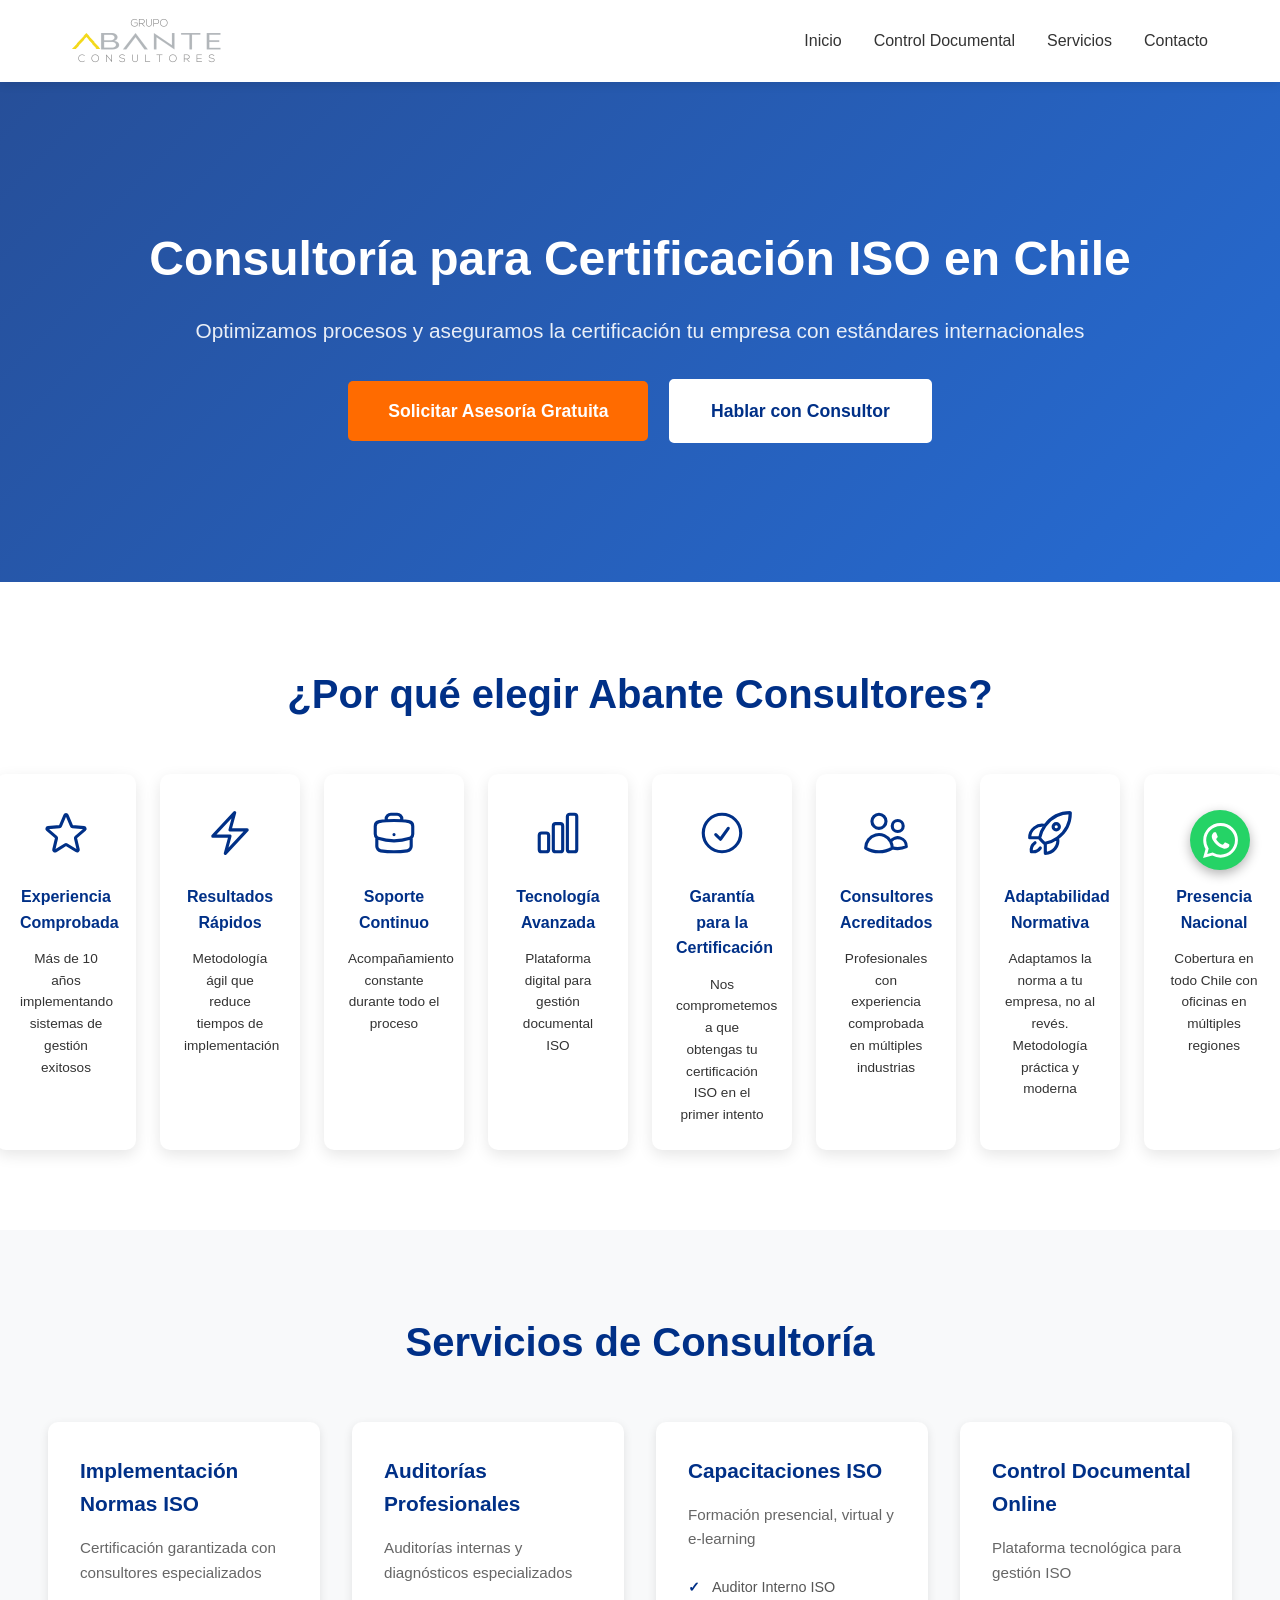
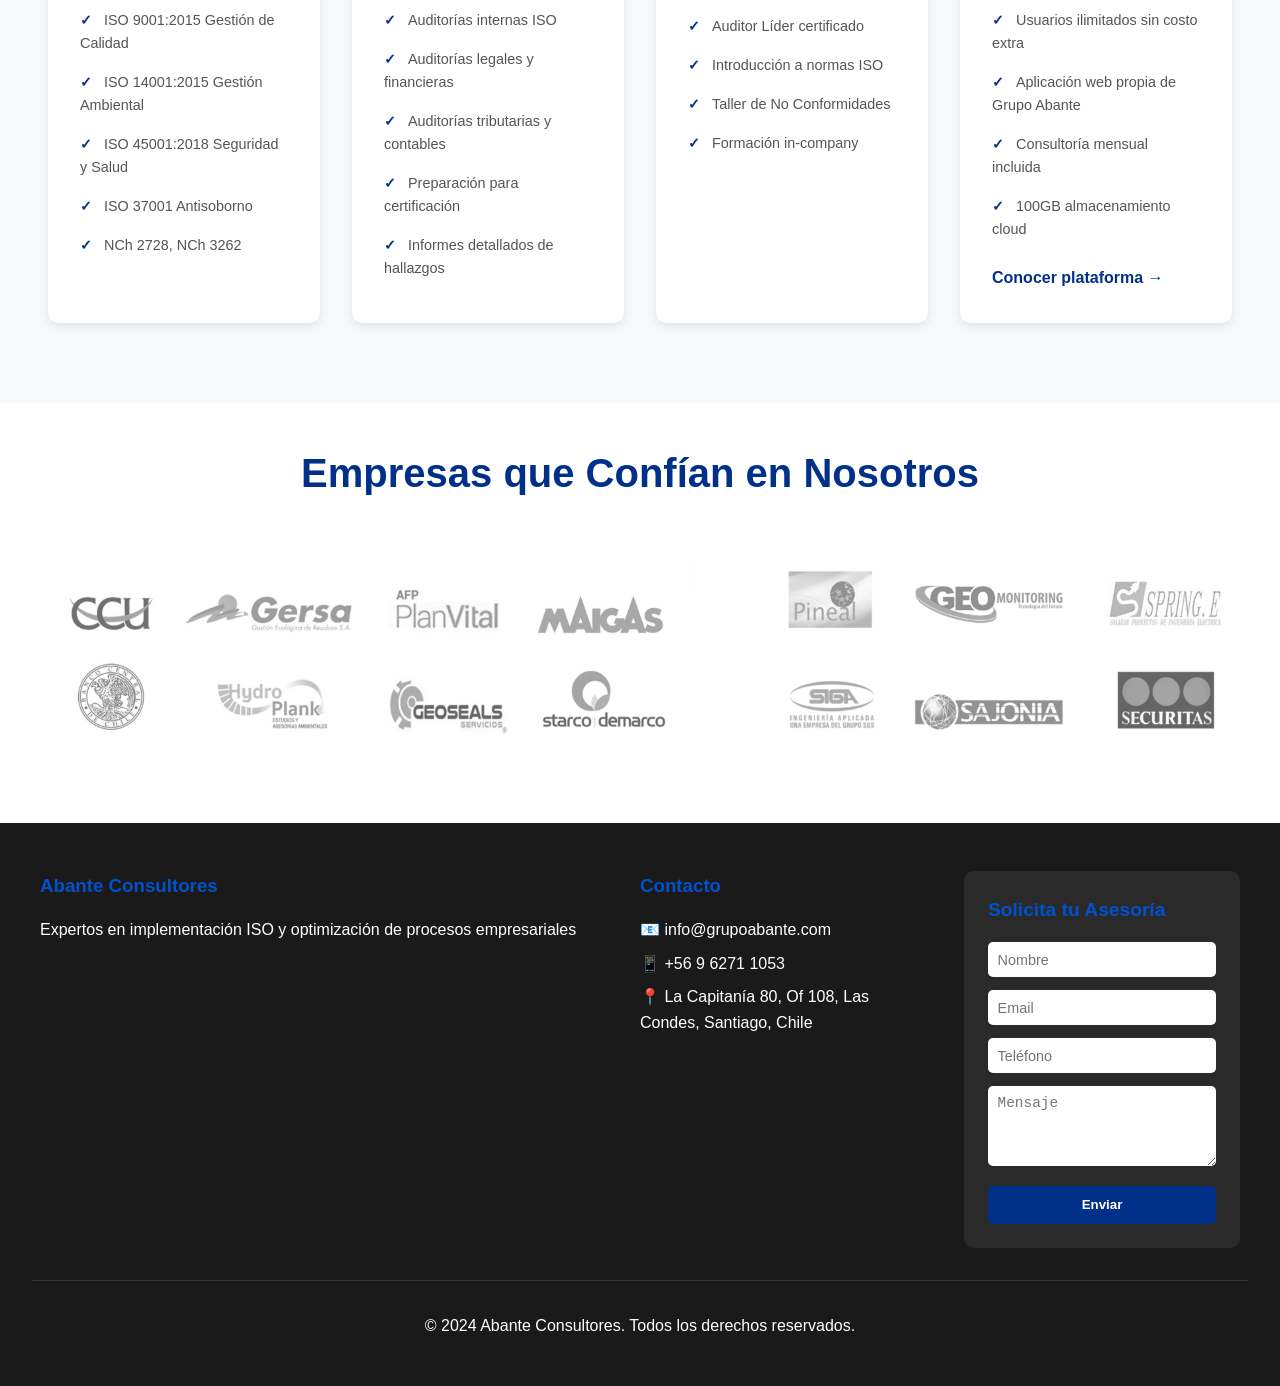
==== commit 6daf57c8: "fix(web): reemplaza Smartsheet por aplicación web propia Co-Authored-By: Claude Sonnet 5.5 <noreply@" ====
--- a/index.html
+++ b/index.html
@@ -11,7 +11,10 @@
     <meta name="author" content="Grupo Abante">
     <meta name="robots" content="index, follow">
     <link rel="canonical" href="https://www.grupoabante.com/">
+
     
+    <link rel="icon" type="image/x-icon" href="images/favicon.ico">
+<link rel="shortcut icon" type="image/x-icon" href="images/favicon.ico">
     <!-- Open Graph / Facebook -->
     <meta property="og:type" content="website">
     <meta property="og:url" content="https://www.grupoabante.com/">
@@ -827,8 +830,7 @@
                     <p>Plataforma tecnológica para gestión ISO</p>
                     <ul>
                         <li>Usuarios ilimitados sin costo extra</li>
-                        <li>Basado en Smartsheet</li>
-                        <li>99.96% disponibilidad web</li>
+                        <li>Aplicación web propia de Grupo Abante</li>
                         <li>Consultoría mensual incluida</li>
                         <li>100GB almacenamiento cloud</li>
                     </ul>
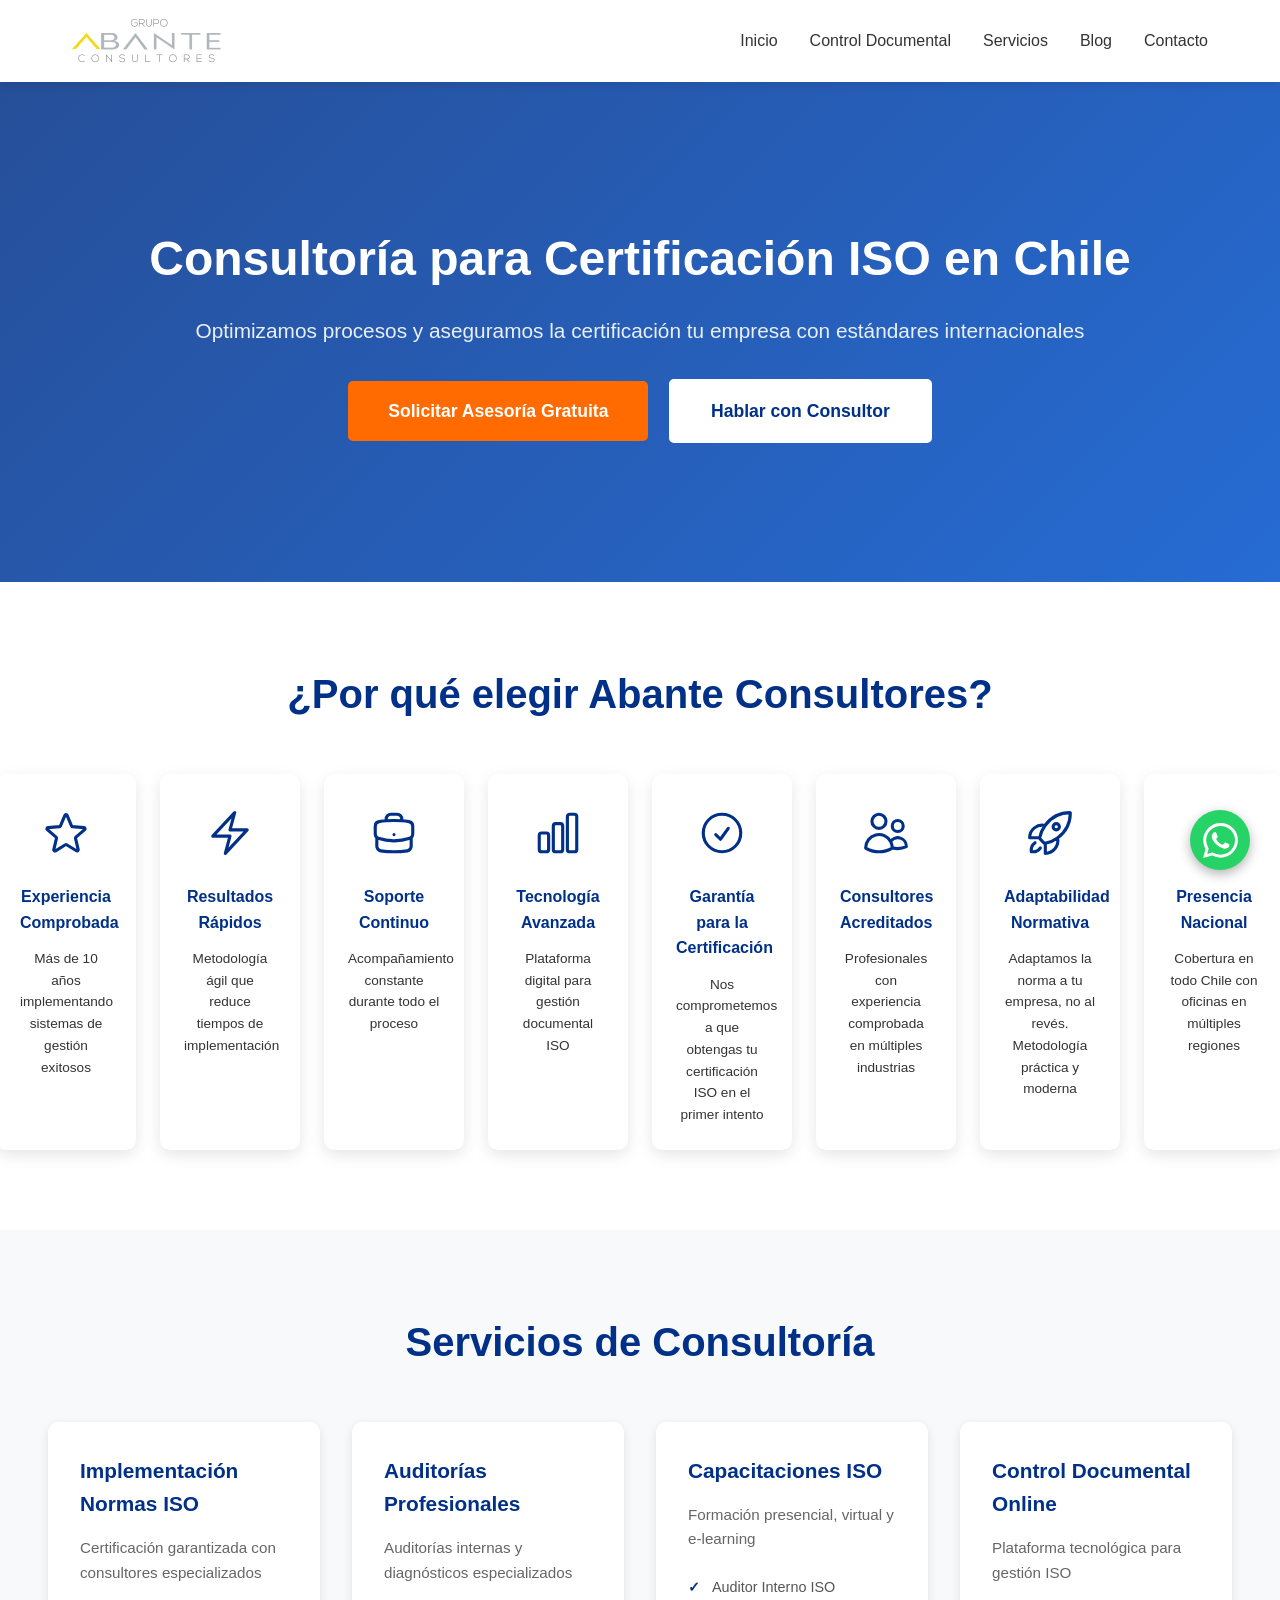
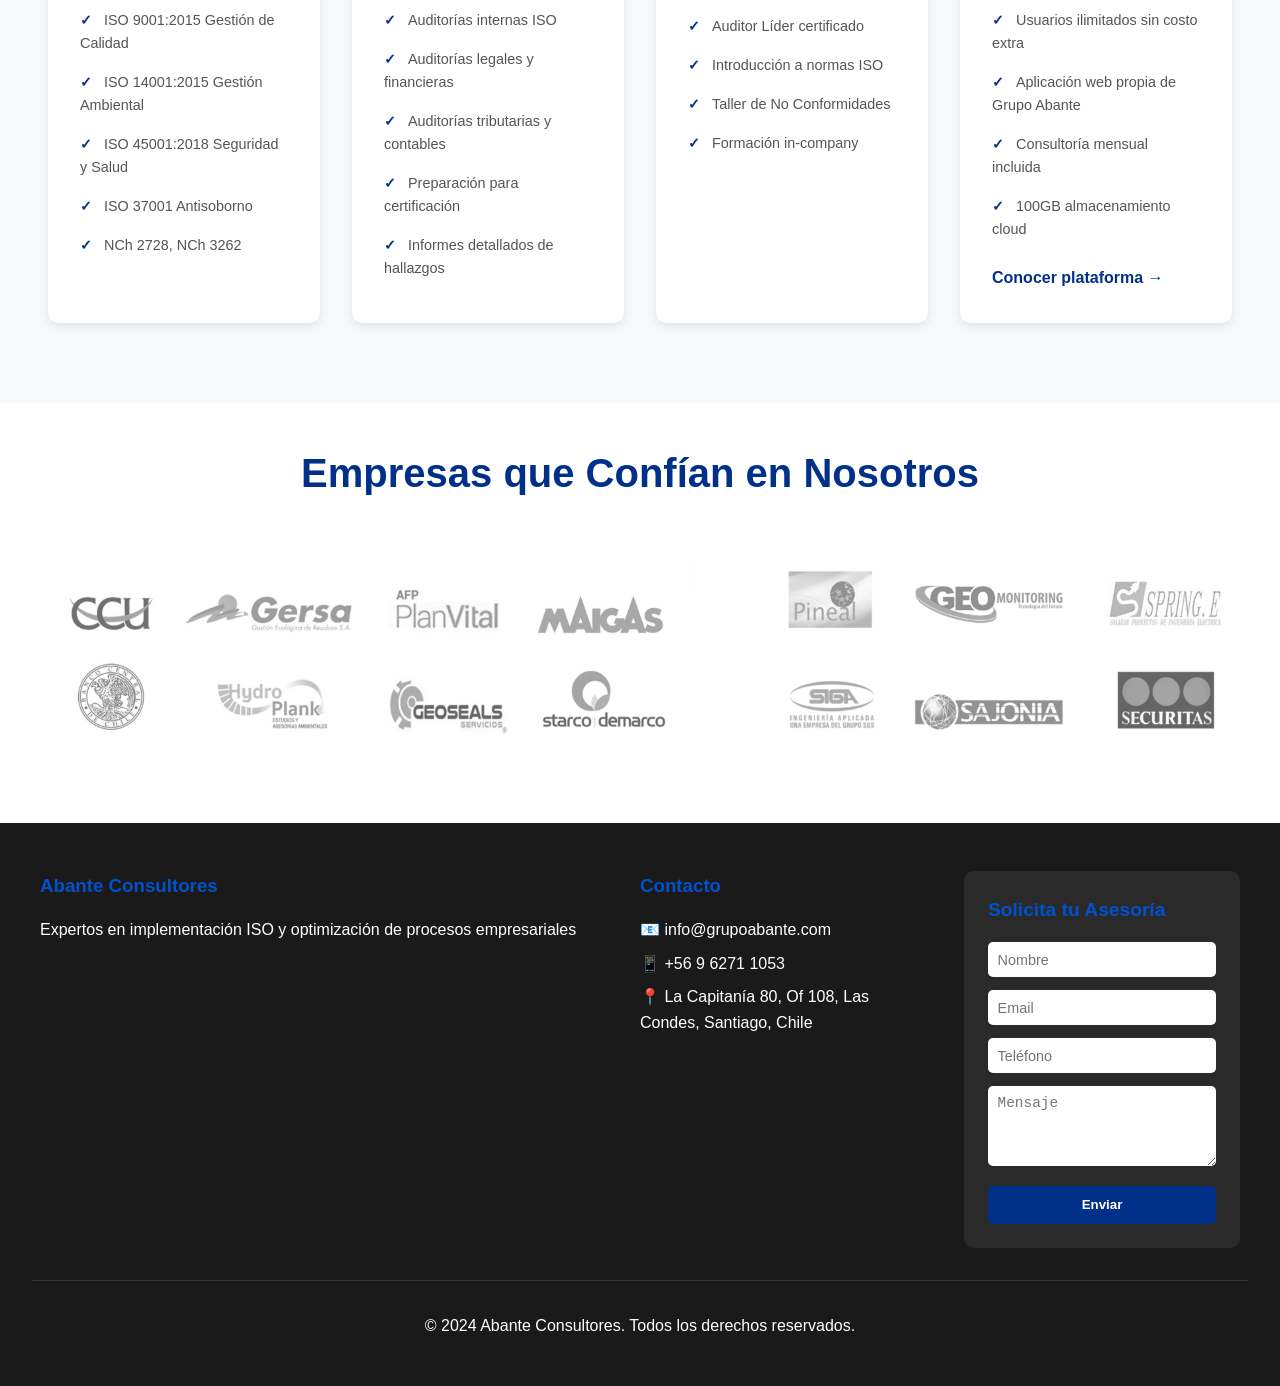
==== commit 4894b1ed: "feat(blog): blog automático con cola de borradores, revisión por correo, publicación con token y cor" ====
--- a/index.html
+++ b/index.html
@@ -682,6 +682,7 @@
                 <li><a href="#inicio">Inicio</a></li>
                 <li><a href="landing.html">Control Documental</a></li>
                 <li><a href="#servicios">Servicios</a></li>
+                <li><a href="blog/">Blog</a></li>
                 <li><a href="#contacto">Contacto</a></li>
             </ul>
         </nav>
